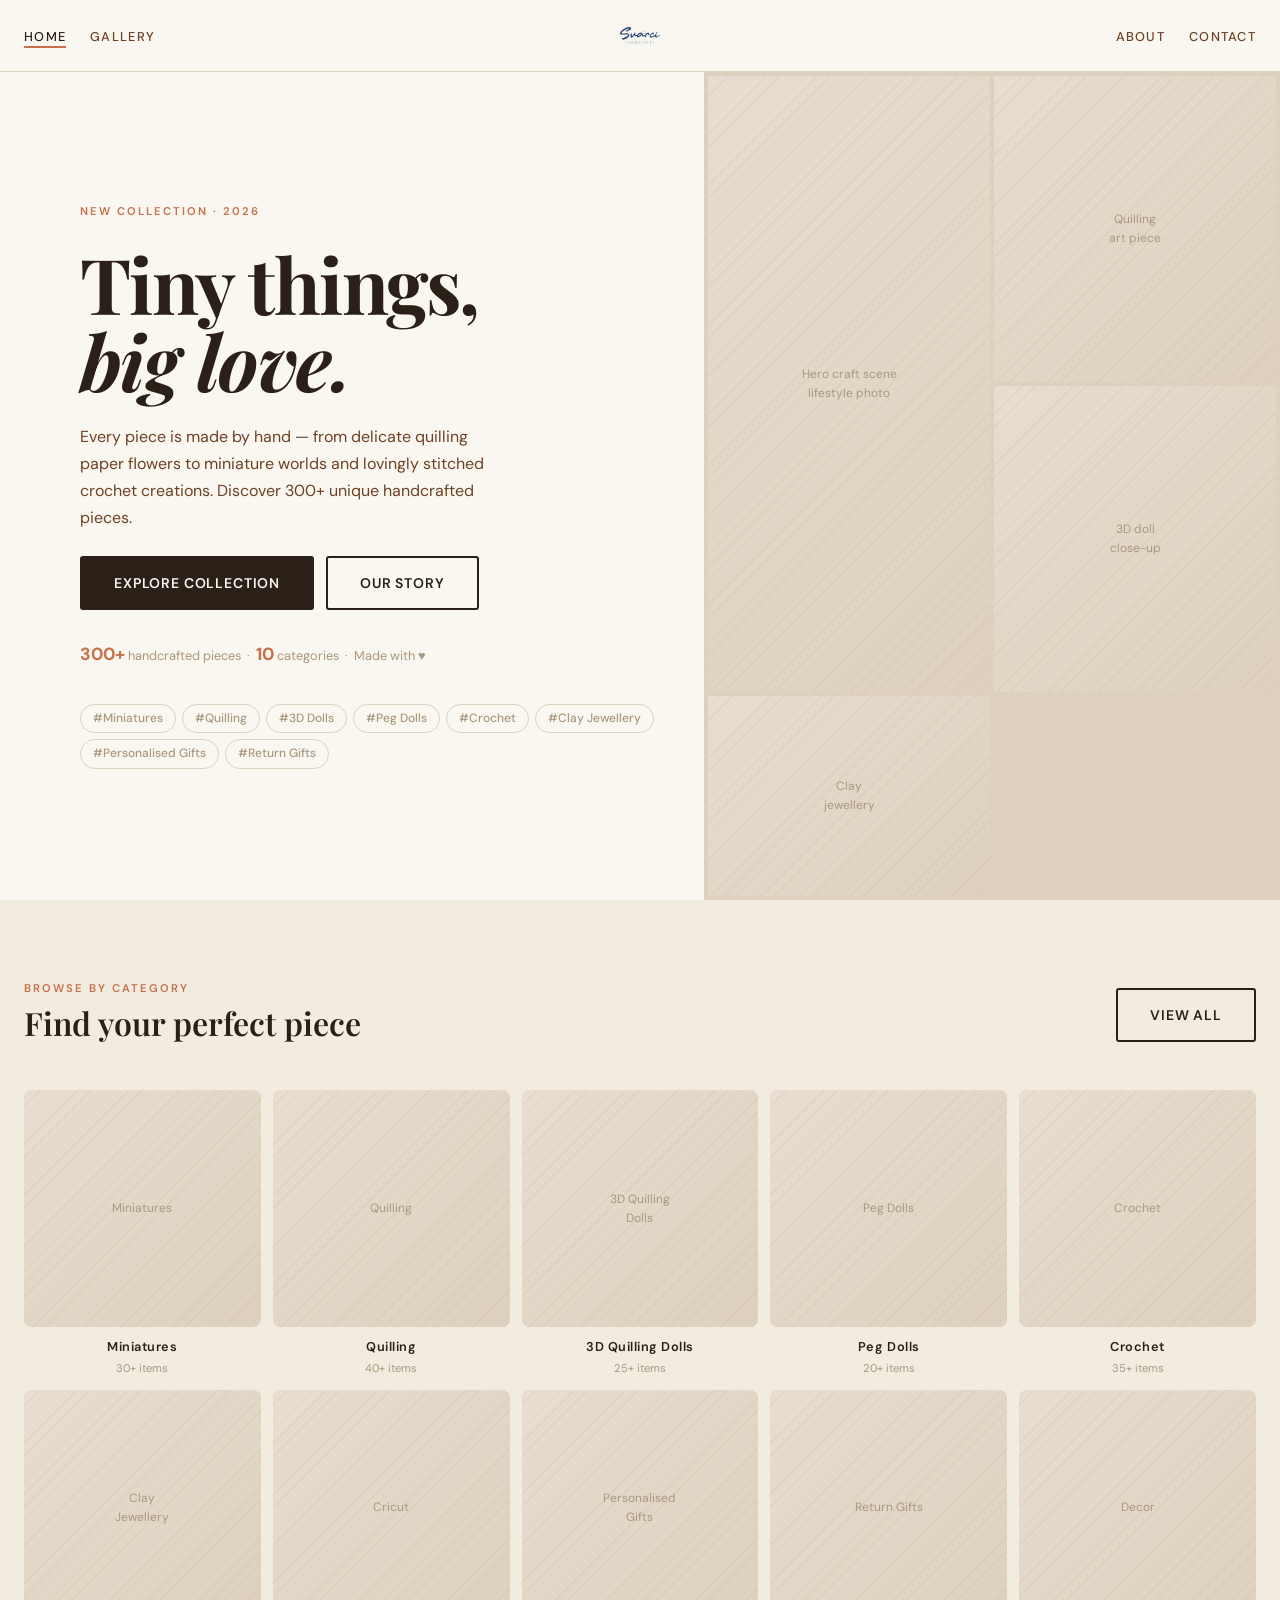
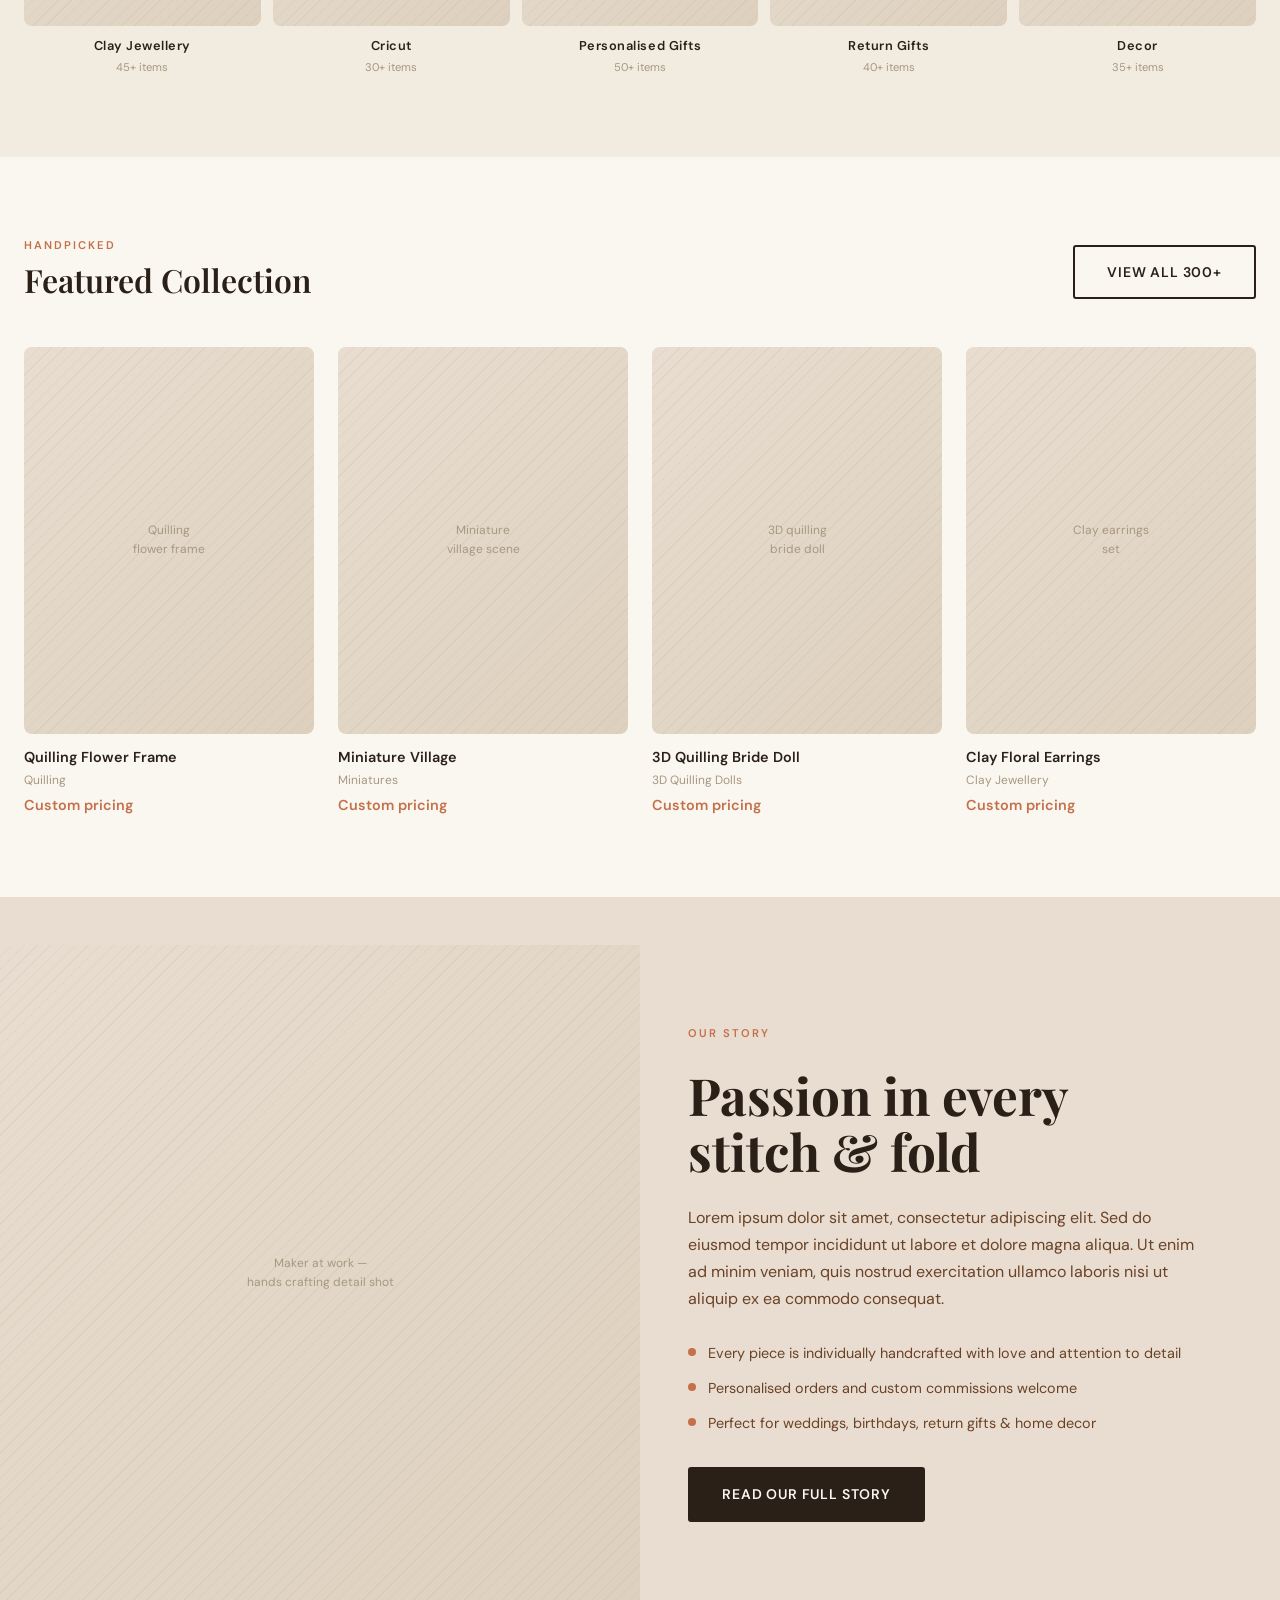
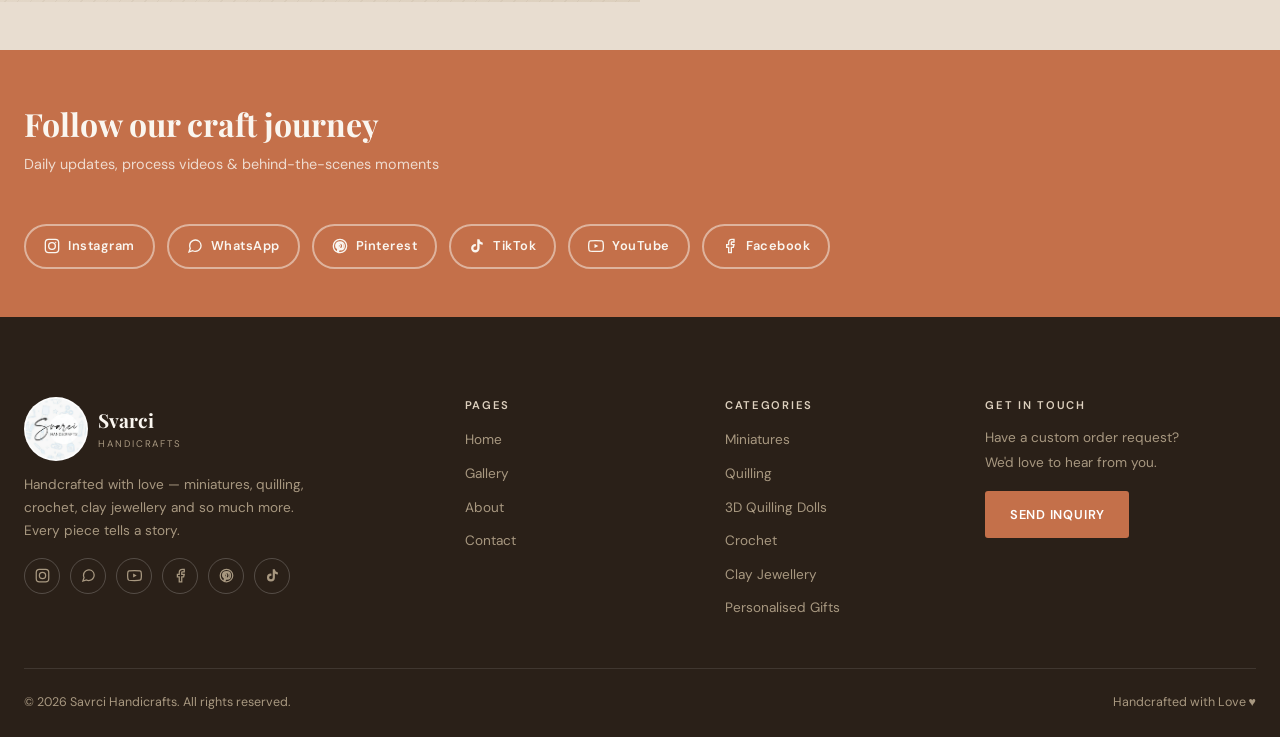
==== index.html @ df6777ce "Add files via upload" ====
<!DOCTYPE html>
<html lang="en">
<head>
  <meta charset="UTF-8"/>
  <meta name="viewport" content="width=device-width, initial-scale=1.0"/>
  <title>Savrci Handicrafts — Handcrafted with Love</title>
  <meta name="description" content="Savrci Handicrafts — miniatures, quilling, peg dolls, crochet, clay jewellery and 300+ unique handcrafted pieces made with love."/>
  <link rel="preconnect" href="https://fonts.googleapis.com"/>
  <link href="https://fonts.googleapis.com/css2?family=Playfair+Display:ital,wght@0,400;0,600;0,700;1,400&family=DM+Sans:wght@300;400;500;600&display=swap" rel="stylesheet"/>
  <link rel="stylesheet" href="css/styles.css"/>
</head>
<body>

<!-- ══ NAV ══ -->
<nav class="site-nav">
  <div class="nav-inner">
    <ul class="nav-links desktop">
      <li><a href="index.html"   class="nav-link">Home</a></li>
      <li><a href="gallery.html" class="nav-link">Gallery</a></li>
    </ul>

    <a href="index.html" class="nav-logo">
      <img src="uploads/svarci-logo.png" alt="Savrci Handicrafts Logo" width="120" height="120"/>
    </a>

    <ul class="nav-links right desktop">
      <li><a href="about.html"   class="nav-link">About</a></li>
      <li><a href="contact.html" class="nav-link">Contact</a></li>
    </ul>

    <div class="nav-hamburger" aria-label="Menu">
      <span></span><span></span><span></span>
    </div>
  </div>
</nav>

<!-- Mobile menu -->
<div class="mobile-menu">
  <a href="index.html"   class="nav-link">Home</a>
  <a href="gallery.html" class="nav-link">Gallery</a>
  <a href="about.html"   class="nav-link">About</a>
  <a href="contact.html" class="nav-link">Contact</a>
</div>

<!-- ══ HERO ══ -->
<section class="hero">
  <div class="hero-left">
    <p class="text-overline">New Collection · 2026</p>
    <h1 class="display-xl">Tiny things,<br/><em>big love.</em></h1>
    <p class="text-body" style="max-width:420px">Every piece is made by hand — from delicate quilling paper flowers to miniature worlds and lovingly stitched crochet creations. Discover 300+ unique handcrafted pieces.</p>
    <div class="hero-ctas">
      <a href="gallery.html" class="btn btn-primary">Explore Collection</a>
      <a href="about.html"   class="btn btn-outline">Our Story</a>
    </div>
    <p class="hero-stat"><strong>300+</strong> handcrafted pieces &nbsp;·&nbsp; <strong>10</strong> categories &nbsp;·&nbsp; Made with ♥</p>
    <div class="hero-tags">
      <a href="gallery.html?cat=miniatures"        class="hero-tag">#Miniatures</a>
      <a href="gallery.html?cat=quilling"          class="hero-tag">#Quilling</a>
      <a href="gallery.html?cat=3d-dolls"          class="hero-tag">#3D Dolls</a>
      <a href="gallery.html?cat=peg-dolls"         class="hero-tag">#Peg Dolls</a>
      <a href="gallery.html?cat=crochet"           class="hero-tag">#Crochet</a>
      <a href="gallery.html?cat=clay-jewellery"    class="hero-tag">#Clay Jewellery</a>
      <a href="gallery.html?cat=personalised"      class="hero-tag">#Personalised Gifts</a>
      <a href="gallery.html?cat=return-gifts"      class="hero-tag">#Return Gifts</a>
    </div>
  </div>
  <div class="hero-right">
    <div class="img-placeholder"><span>Hero craft scene<br/>lifestyle photo</span></div>
    <div class="img-placeholder"><span>Quilling<br/>art piece</span></div>
    <div class="img-placeholder"><span>3D doll<br/>close-up</span></div>
    <div class="img-placeholder"><span>Clay<br/>jewellery</span></div>
  </div>
</section>

<!-- ══ CATEGORIES ══ -->
<section class="section categories">
  <div class="container">
    <div class="section-header fade-up">
      <div class="section-header-left">
        <p class="text-overline">Browse by Category</p>
        <h2 class="display-md">Find your perfect piece</h2>
      </div>
      <a href="gallery.html" class="btn btn-outline">View All</a>
    </div>

    <div class="categories-grid stagger">
      <!-- Row 1 -->
      <a href="gallery.html?cat=miniatures" class="category-card fade-up">
        <div class="category-img-wrap">
          <div class="img-placeholder"><span>Miniatures</span></div>
        </div>
        <div class="category-label">Miniatures</div>
        <div class="category-count">30+ items</div>
      </a>
      <a href="gallery.html?cat=quilling" class="category-card fade-up">
        <div class="category-img-wrap">
          <div class="img-placeholder"><span>Quilling</span></div>
        </div>
        <div class="category-label">Quilling</div>
        <div class="category-count">40+ items</div>
      </a>
      <a href="gallery.html?cat=3d-dolls" class="category-card fade-up">
        <div class="category-img-wrap">
          <div class="img-placeholder"><span>3D Quilling<br/>Dolls</span></div>
        </div>
        <div class="category-label">3D Quilling Dolls</div>
        <div class="category-count">25+ items</div>
      </a>
      <a href="gallery.html?cat=peg-dolls" class="category-card fade-up">
        <div class="category-img-wrap">
          <div class="img-placeholder"><span>Peg Dolls</span></div>
        </div>
        <div class="category-label">Peg Dolls</div>
        <div class="category-count">20+ items</div>
      </a>
      <a href="gallery.html?cat=crochet" class="category-card fade-up">
        <div class="category-img-wrap">
          <div class="img-placeholder"><span>Crochet</span></div>
        </div>
        <div class="category-label">Crochet</div>
        <div class="category-count">35+ items</div>
      </a>
      <!-- Row 2 -->
      <a href="gallery.html?cat=clay-jewellery" class="category-card fade-up">
        <div class="category-img-wrap">
          <div class="img-placeholder"><span>Clay<br/>Jewellery</span></div>
        </div>
        <div class="category-label">Clay Jewellery</div>
        <div class="category-count">45+ items</div>
      </a>
      <a href="gallery.html?cat=cricut" class="category-card fade-up">
        <div class="category-img-wrap">
          <div class="img-placeholder"><span>Cricut</span></div>
        </div>
        <div class="category-label">Cricut</div>
        <div class="category-count">30+ items</div>
      </a>
      <a href="gallery.html?cat=personalised" class="category-card fade-up">
        <div class="category-img-wrap">
          <div class="img-placeholder"><span>Personalised<br/>Gifts</span></div>
        </div>
        <div class="category-label">Personalised Gifts</div>
        <div class="category-count">50+ items</div>
      </a>
      <a href="gallery.html?cat=return-gifts" class="category-card fade-up">
        <div class="category-img-wrap">
          <div class="img-placeholder"><span>Return Gifts</span></div>
        </div>
        <div class="category-label">Return Gifts</div>
        <div class="category-count">40+ items</div>
      </a>
      <a href="gallery.html?cat=decor" class="category-card fade-up">
        <div class="category-img-wrap">
          <div class="img-placeholder"><span>Decor</span></div>
        </div>
        <div class="category-label">Decor</div>
        <div class="category-count">35+ items</div>
      </a>
    </div>
  </div>
</section>

<!-- ══ FEATURED PRODUCTS ══ -->
<section class="section">
  <div class="container">
    <div class="section-header fade-up">
      <div class="section-header-left">
        <p class="text-overline">Handpicked</p>
        <h2 class="display-md">Featured Collection</h2>
      </div>
      <a href="gallery.html" class="btn btn-outline">View All 300+</a>
    </div>
    <div class="products-grid stagger">
      <div class="product-card fade-up">
        <div class="product-img-wrap">
          <div class="img-placeholder"><span>Quilling<br/>flower frame</span></div>
          <div class="product-overlay"><a href="gallery.html" class="btn btn-ghost-light">View Details</a></div>
        </div>
        <div class="product-info">
          <div class="product-name">Quilling Flower Frame</div>
          <div class="product-cat">Quilling</div>
          <div class="product-price">Custom pricing</div>
        </div>
      </div>
      <div class="product-card fade-up">
        <div class="product-img-wrap">
          <div class="img-placeholder"><span>Miniature<br/>village scene</span></div>
          <div class="product-overlay"><a href="gallery.html" class="btn btn-ghost-light">View Details</a></div>
        </div>
        <div class="product-info">
          <div class="product-name">Miniature Village</div>
          <div class="product-cat">Miniatures</div>
          <div class="product-price">Custom pricing</div>
        </div>
      </div>
      <div class="product-card fade-up">
        <div class="product-img-wrap">
          <div class="img-placeholder"><span>3D quilling<br/>bride doll</span></div>
          <div class="product-overlay"><a href="gallery.html" class="btn btn-ghost-light">View Details</a></div>
        </div>
        <div class="product-info">
          <div class="product-name">3D Quilling Bride Doll</div>
          <div class="product-cat">3D Quilling Dolls</div>
          <div class="product-price">Custom pricing</div>
        </div>
      </div>
      <div class="product-card fade-up">
        <div class="product-img-wrap">
          <div class="img-placeholder"><span>Clay earrings<br/>set</span></div>
          <div class="product-overlay"><a href="gallery.html" class="btn btn-ghost-light">View Details</a></div>
        </div>
        <div class="product-info">
          <div class="product-name">Clay Floral Earrings</div>
          <div class="product-cat">Clay Jewellery</div>
          <div class="product-price">Custom pricing</div>
        </div>
      </div>
    </div>
  </div>
</section>

<!-- ══ OUR STORY ══ -->
<section class="our-story section-sm">
  <div class="story-grid">
    <div class="story-img fade-up">
      <div class="img-placeholder"><span>Maker at work —<br/>hands crafting detail shot</span></div>
    </div>
    <div class="story-content fade-up">
      <p class="text-overline">Our Story</p>
      <h2 class="display-lg">Passion in every<br/>stitch &amp; fold</h2>
      <p class="text-body">Lorem ipsum dolor sit amet, consectetur adipiscing elit. Sed do eiusmod tempor incididunt ut labore et dolore magna aliqua. Ut enim ad minim veniam, quis nostrud exercitation ullamco laboris nisi ut aliquip ex ea commodo consequat.</p>
      <div class="story-list">
        <div class="story-list-item"><div class="story-dot"></div><span>Every piece is individually handcrafted with love and attention to detail</span></div>
        <div class="story-list-item"><div class="story-dot"></div><span>Personalised orders and custom commissions welcome</span></div>
        <div class="story-list-item"><div class="story-dot"></div><span>Perfect for weddings, birthdays, return gifts &amp; home decor</span></div>
      </div>
      <a href="about.html" class="btn btn-primary" style="align-self:flex-start; margin-top:0.5rem">Read Our Full Story</a>
    </div>
  </div>
</section>

<!-- ══ SOCIAL ══ -->
<section class="social-section">
  <div class="container">
    <div class="social-inner">
      <div class="social-text">
        <h2>Follow our craft journey</h2>
        <p>Daily updates, process videos &amp; behind-the-scenes moments</p>
      </div>
      <div class="social-icons">
        <a href="#" class="social-icon-btn" aria-label="Instagram">
          <svg viewBox="0 0 24 24" fill="none" stroke="currentColor" stroke-width="2"><rect x="2" y="2" width="20" height="20" rx="5"/><circle cx="12" cy="12" r="5"/><circle cx="17.5" cy="6.5" r="1" fill="currentColor" stroke="none"/></svg>
          Instagram
        </a>
        <a href="#" class="social-icon-btn" aria-label="WhatsApp">
          <svg viewBox="0 0 24 24" fill="none" stroke="currentColor" stroke-width="2"><path d="M21 11.5a8.38 8.38 0 0 1-.9 3.8 8.5 8.5 0 0 1-7.6 4.7 8.38 8.38 0 0 1-3.8-.9L3 21l1.9-5.7a8.38 8.38 0 0 1-.9-3.8 8.5 8.5 0 0 1 4.7-7.6 8.38 8.38 0 0 1 3.8-.9h.5a8.48 8.48 0 0 1 8 8v.5z"/></svg>
          WhatsApp
        </a>
        <a href="#" class="social-icon-btn" aria-label="Pinterest">
          <svg viewBox="0 0 24 24" fill="none" stroke="currentColor" stroke-width="2"><path d="M12 2C6.477 2 2 6.477 2 12c0 4.236 2.636 7.855 6.356 9.312-.088-.791-.167-2.005.035-2.868.181-.78 1.172-4.97 1.172-4.97s-.299-.598-.299-1.482c0-1.388.806-2.428 1.808-2.428.852 0 1.265.64 1.265 1.408 0 .858-.546 2.14-.828 3.33-.236.995.499 1.806 1.476 1.806 1.772 0 3.136-1.867 3.136-4.563 0-2.385-1.715-4.052-4.163-4.052-2.834 0-4.498 2.126-4.498 4.322 0 .856.33 1.772.741 2.273a.3.3 0 0 1 .069.286c-.075.314-.243.995-.276 1.134-.044.183-.146.222-.337.134-1.249-.581-2.03-2.407-2.03-3.874 0-3.154 2.292-6.052 6.608-6.052 3.469 0 6.165 2.473 6.165 5.776 0 3.447-2.173 6.22-5.19 6.22-1.013 0-1.966-.527-2.292-1.148l-.623 2.378c-.226.869-.835 1.958-1.244 2.621.937.29 1.931.446 2.962.446 5.523 0 10-4.477 10-10S17.523 2 12 2z"/></svg>
          Pinterest
        </a>
        <a href="#" class="social-icon-btn" aria-label="TikTok">
          <svg viewBox="0 0 24 24" fill="currentColor"><path d="M19.59 6.69a4.83 4.83 0 0 1-3.77-4.25V2h-3.45v13.67a2.89 2.89 0 0 1-2.88 2.5 2.89 2.89 0 0 1-2.89-2.89 2.89 2.89 0 0 1 2.89-2.89c.28 0 .54.04.79.1V9.01a6.28 6.28 0 0 0-.79-.05 6.34 6.34 0 0 0-6.34 6.34 6.34 6.34 0 0 0 6.34 6.34 6.34 6.34 0 0 0 6.33-6.34V8.73a8.18 8.18 0 0 0 4.78 1.52V6.79a4.85 4.85 0 0 1-1.01-.1z"/></svg>
          TikTok
        </a>
        <a href="#" class="social-icon-btn" aria-label="YouTube">
          <svg viewBox="0 0 24 24" fill="none" stroke="currentColor" stroke-width="2"><path d="M22.54 6.42a2.78 2.78 0 0 0-1.95-1.96C18.88 4 12 4 12 4s-6.88 0-8.59.46a2.78 2.78 0 0 0-1.95 1.96A29 29 0 0 0 1 12a29 29 0 0 0 .46 5.58A2.78 2.78 0 0 0 3.41 19.6C5.12 20 12 20 12 20s6.88 0 8.59-.46a2.78 2.78 0 0 0 1.95-1.95A29 29 0 0 0 23 12a29 29 0 0 0-.46-5.58z"/><polygon points="9.75 15.02 15.5 12 9.75 8.98 9.75 15.02" fill="currentColor" stroke="none"/></svg>
          YouTube
        </a>
        <a href="#" class="social-icon-btn" aria-label="Facebook">
          <svg viewBox="0 0 24 24" fill="none" stroke="currentColor" stroke-width="2"><path d="M18 2h-3a5 5 0 0 0-5 5v3H7v4h3v8h4v-8h3l1-4h-4V7a1 1 0 0 1 1-1h3z"/></svg>
          Facebook
        </a>
      </div>
    </div>
  </div>
</section>

<!-- ══ FOOTER ══ -->
<footer class="site-footer">
  <div class="container">
    <div class="footer-grid">
      <div>
        <div class="footer-brand-logo">
          <img src="uploads/Svarci_logo.jpg" alt="Savrci Handicrafts" style="width:64px;height:64px"/>
          <div>
            <div class="footer-brand-name">Svarci</div>
            <div class="footer-brand-sub">Handicrafts</div>
          </div>
        </div>
        <p class="footer-brand-desc">Handcrafted with love — miniatures, quilling, crochet, clay jewellery and so much more. Every piece tells a story.</p>
        <div class="footer-social-row" style="margin-top:1rem">
          <a href="#" class="footer-social-btn" aria-label="Instagram"><svg viewBox="0 0 24 24" fill="none" stroke="currentColor" stroke-width="2"><rect x="2" y="2" width="20" height="20" rx="5"/><circle cx="12" cy="12" r="5"/></svg></a>
          <a href="#" class="footer-social-btn" aria-label="WhatsApp"><svg viewBox="0 0 24 24" fill="none" stroke="currentColor" stroke-width="2"><path d="M21 11.5a8.38 8.38 0 0 1-.9 3.8 8.5 8.5 0 0 1-7.6 4.7 8.38 8.38 0 0 1-3.8-.9L3 21l1.9-5.7a8.38 8.38 0 0 1-.9-3.8 8.5 8.5 0 0 1 4.7-7.6 8.38 8.38 0 0 1 3.8-.9h.5a8.48 8.48 0 0 1 8 8v.5z"/></svg></a>
          <a href="#" class="footer-social-btn" aria-label="YouTube"><svg viewBox="0 0 24 24" fill="none" stroke="currentColor" stroke-width="2"><path d="M22.54 6.42a2.78 2.78 0 0 0-1.95-1.96C18.88 4 12 4 12 4s-6.88 0-8.59.46a2.78 2.78 0 0 0-1.95 1.96A29 29 0 0 0 1 12a29 29 0 0 0 .46 5.58A2.78 2.78 0 0 0 3.41 19.6C5.12 20 12 20 12 20s6.88 0 8.59-.46a2.78 2.78 0 0 0 1.95-1.95A29 29 0 0 0 23 12a29 29 0 0 0-.46-5.58z"/><polygon points="9.75 15.02 15.5 12 9.75 8.98 9.75 15.02" fill="currentColor" stroke="none"/></svg></a>
          <a href="#" class="footer-social-btn" aria-label="Facebook"><svg viewBox="0 0 24 24" fill="none" stroke="currentColor" stroke-width="2"><path d="M18 2h-3a5 5 0 0 0-5 5v3H7v4h3v8h4v-8h3l1-4h-4V7a1 1 0 0 1 1-1h3z"/></svg></a>
          <a href="#" class="footer-social-btn" aria-label="Pinterest"><svg viewBox="0 0 24 24" fill="none" stroke="currentColor" stroke-width="2"><path d="M12 2C6.477 2 2 6.477 2 12c0 4.236 2.636 7.855 6.356 9.312-.088-.791-.167-2.005.035-2.868.181-.78 1.172-4.97 1.172-4.97s-.299-.598-.299-1.482c0-1.388.806-2.428 1.808-2.428.852 0 1.265.64 1.265 1.408 0 .858-.546 2.14-.828 3.33-.236.995.499 1.806 1.476 1.806 1.772 0 3.136-1.867 3.136-4.563 0-2.385-1.715-4.052-4.163-4.052-2.834 0-4.498 2.126-4.498 4.322 0 .856.33 1.772.741 2.273a.3.3 0 0 1 .069.286c-.075.314-.243.995-.276 1.134-.044.183-.146.222-.337.134-1.249-.581-2.03-2.407-2.03-3.874 0-3.154 2.292-6.052 6.608-6.052 3.469 0 6.165 2.473 6.165 5.776 0 3.447-2.173 6.22-5.19 6.22-1.013 0-1.966-.527-2.292-1.148l-.623 2.378c-.226.869-.835 1.958-1.244 2.621.937.29 1.931.446 2.962.446 5.523 0 10-4.477 10-10S17.523 2 12 2z"/></svg></a>
          <a href="#" class="footer-social-btn" aria-label="TikTok"><svg viewBox="0 0 24 24" fill="currentColor"><path d="M19.59 6.69a4.83 4.83 0 0 1-3.77-4.25V2h-3.45v13.67a2.89 2.89 0 0 1-2.88 2.5 2.89 2.89 0 0 1-2.89-2.89 2.89 2.89 0 0 1 2.89-2.89c.28 0 .54.04.79.1V9.01a6.28 6.28 0 0 0-.79-.05 6.34 6.34 0 0 0-6.34 6.34 6.34 6.34 0 0 0 6.34 6.34 6.34 6.34 0 0 0 6.33-6.34V8.73a8.18 8.18 0 0 0 4.78 1.52V6.79a4.85 4.85 0 0 1-1.01-.1z"/></svg></a>
        </div>
      </div>
      <div>
        <p class="footer-heading">Pages</p>
        <ul class="footer-links">
          <li><a href="index.html">Home</a></li>
          <li><a href="gallery.html">Gallery</a></li>
          <li><a href="about.html">About</a></li>
          <li><a href="contact.html">Contact</a></li>
        </ul>
      </div>
      <div>
        <p class="footer-heading">Categories</p>
        <ul class="footer-links">
          <li><a href="gallery.html?cat=miniatures">Miniatures</a></li>
          <li><a href="gallery.html?cat=quilling">Quilling</a></li>
          <li><a href="gallery.html?cat=3d-dolls">3D Quilling Dolls</a></li>
          <li><a href="gallery.html?cat=crochet">Crochet</a></li>
          <li><a href="gallery.html?cat=clay-jewellery">Clay Jewellery</a></li>
          <li><a href="gallery.html?cat=personalised">Personalised Gifts</a></li>
        </ul>
      </div>
      <div>
        <p class="footer-heading">Get in Touch</p>
        <p style="font-size:0.85rem; color:var(--brown-light); line-height:1.8">
          Have a custom order request?<br/>We'd love to hear from you.
        </p>
        <a href="contact.html" class="btn btn-terracotta" style="margin-top:1rem; font-size:0.8rem; padding:0.7rem 1.4rem">Send Inquiry</a>
      </div>
    </div>
    <div class="footer-bottom">
      <span>© 2026 Savrci Handicrafts. All rights reserved.</span>
      <span>Handcrafted with Love ♥</span>
    </div>
  </div>
</footer>

<script src="js/main.js"></script>
</body>
</html>
---- css/styles.css ----
/* ══════════════════════════════════════════════
   SAVRCI HANDICRAFTS — Design System & Styles
   ══════════════════════════════════════════════ */

/* ── Design Tokens ── */
:root {
  /* Colors */
  --cream:          #FAF6F0;
  --cream-mid:      #F2EBE0;
  --cream-dark:     #E8DDD0;
  --terracotta:     #C4704A;
  --terracotta-lt:  #D98B63;
  --terracotta-dk:  #A85A38;
  --brown-dark:     #2A2018;
  --brown-mid:      #6B4226;
  --brown-light:    #A89880;
  --sand:           #DDD0BE;
  --white:          #FFFFFF;

  /* Typography */
  --font-display: 'Playfair Display', Georgia, serif;
  --font-body:    'DM Sans', Helvetica, Arial, sans-serif;

  /* Spacing */
  --sp-xs:  0.375rem;
  --sp-sm:  0.75rem;
  --sp-md:  1.5rem;
  --sp-lg:  3rem;
  --sp-xl:  5rem;
  --sp-2xl: 8rem;

  /* Layout */
  --max-w: 1320px;
  --nav-h: 72px;

  /* Motion */
  --ease: cubic-bezier(0.22, 1, 0.36, 1);
  --t-fast: 0.2s;
  --t-med:  0.4s;
  --t-slow: 0.7s;

  /* Radius */
  --r-sm: 3px;
  --r-md: 8px;
}

/* ── Reset & Base ── */
*, *::before, *::after { box-sizing: border-box; margin: 0; padding: 0; }
html { scroll-behavior: smooth; -webkit-text-size-adjust: 100%; }

body {
  background: var(--cream);
  color: var(--brown-dark);
  font-family: var(--font-body);
  font-size: 16px;
  line-height: 1.6;
  overflow-x: hidden;
}

img { display: block; max-width: 100%; }
a { color: inherit; text-decoration: none; }
button { cursor: pointer; border: none; background: none; font-family: inherit; }
ul, ol { list-style: none; }
input, textarea, select { font-family: inherit; }

/* ── Typography Scale ── */
.display-xl {
  font-family: var(--font-display);
  font-size: clamp(2.8rem, 6vw, 5.5rem);
  font-weight: 700;
  line-height: 1.0;
  letter-spacing: -0.02em;
}
.display-lg {
  font-family: var(--font-display);
  font-size: clamp(2rem, 4vw, 3.5rem);
  font-weight: 700;
  line-height: 1.1;
}
.display-md {
  font-family: var(--font-display);
  font-size: clamp(1.5rem, 2.5vw, 2.2rem);
  font-weight: 600;
  line-height: 1.2;
}
.text-overline {
  font-family: var(--font-body);
  font-size: 0.7rem;
  font-weight: 600;
  letter-spacing: 0.18em;
  text-transform: uppercase;
  color: var(--terracotta);
}
.text-body { font-size: 1rem; line-height: 1.7; color: var(--brown-mid); }
.text-sm   { font-size: 0.875rem; line-height: 1.6; }
.text-muted { color: var(--brown-light); }

/* ── Layout Helpers ── */
.container {
  width: 100%;
  max-width: var(--max-w);
  margin: 0 auto;
  padding: 0 var(--sp-md);
}
.section { padding: var(--sp-xl) 0; }
.section-sm { padding: var(--sp-lg) 0; }

/* ── Buttons ── */
.btn {
  display: inline-flex;
  align-items: center;
  gap: var(--sp-xs);
  padding: 0.875rem 2rem;
  font-family: var(--font-body);
  font-size: 0.875rem;
  font-weight: 600;
  letter-spacing: 0.06em;
  text-transform: uppercase;
  border-radius: var(--r-sm);
  transition: all var(--t-fast) var(--ease);
  white-space: nowrap;
}
.btn-primary {
  background: var(--brown-dark);
  color: var(--cream);
  border: 2px solid var(--brown-dark);
}
.btn-primary:hover {
  background: var(--terracotta);
  border-color: var(--terracotta);
  transform: translateY(-2px);
}
.btn-outline {
  background: transparent;
  color: var(--brown-dark);
  border: 2px solid var(--brown-dark);
}
.btn-outline:hover {
  background: var(--brown-dark);
  color: var(--cream);
  transform: translateY(-2px);
}
.btn-terracotta {
  background: var(--terracotta);
  color: var(--white);
  border: 2px solid var(--terracotta);
}
.btn-terracotta:hover {
  background: var(--terracotta-dk);
  border-color: var(--terracotta-dk);
  transform: translateY(-2px);
}
.btn-ghost-light {
  background: transparent;
  color: var(--cream);
  border: 2px solid rgba(250,246,240,0.6);
}
.btn-ghost-light:hover {
  background: rgba(250,246,240,0.15);
  border-color: var(--cream);
}

/* ── Image Placeholder ── */
.img-placeholder {
  background: linear-gradient(135deg, var(--cream-dark) 0%, var(--sand) 100%);
  display: flex;
  align-items: center;
  justify-content: center;
  flex-direction: column;
  gap: 6px;
  color: var(--brown-light);
  font-size: 0.75rem;
  font-family: var(--font-body);
  text-align: center;
  padding: 12px;
  position: relative;
  overflow: hidden;
}
.img-placeholder::before {
  content: '';
  position: absolute;
  inset: 0;
  background: repeating-linear-gradient(
    -45deg,
    transparent, transparent 8px,
    rgba(168,152,128,0.12) 8px, rgba(168,152,128,0.12) 9px
  );
}
.img-placeholder span { position: relative; z-index: 1; }

/* ── ═══════════════════════════════
   NAVIGATION
   ═══════════════════════════════ ── */
.site-nav {
  position: sticky;
  top: 0;
  z-index: 100;
  height: var(--nav-h);
  background: var(--cream);
  border-bottom: 1px solid var(--sand);
  transition: box-shadow var(--t-med) var(--ease);
}
.site-nav.scrolled { box-shadow: 0 2px 20px rgba(42,32,24,0.08); }

.nav-inner {
  height: 100%;
  display: grid;
  grid-template-columns: 1fr auto 1fr;
  align-items: center;
  max-width: var(--max-w);
  margin: 0 auto;
  padding: 0 var(--sp-md);
  gap: var(--sp-md);
}
.nav-links {
  display: flex;
  gap: var(--sp-md);
  align-items: center;
}
.nav-links.right { justify-content: flex-end; }
.nav-link {
  font-size: 0.8rem;
  font-weight: 500;
  letter-spacing: 0.1em;
  text-transform: uppercase;
  color: var(--brown-mid);
  position: relative;
  transition: color var(--t-fast);
}
.nav-link::after {
  content: '';
  position: absolute;
  bottom: -3px; left: 0;
  width: 0; height: 1.5px;
  background: var(--terracotta);
  transition: width var(--t-med) var(--ease);
}
.nav-link:hover, .nav-link.active { color: var(--brown-dark); }
.nav-link:hover::after, .nav-link.active::after { width: 100%; }

.nav-logo {
  display: flex;
  align-items: center;
  justify-content: center;
  flex-direction: column;
}
.nav-logo img { height: 46px; width: 46px; object-fit: contain; border-radius: 50%; }
.nav-logo-text { font-family: var(--font-display); font-size: 1.3rem; font-weight: 700; line-height: 1; }
.nav-logo-sub  { font-size: 0.55rem; letter-spacing: 0.25em; text-transform: uppercase; color: var(--brown-light); }

/* Mobile nav */
.nav-hamburger {
  display: none;
  flex-direction: column;
  gap: 5px;
  padding: 4px;
  cursor: pointer;
}
.nav-hamburger span {
  display: block;
  width: 22px; height: 2px;
  background: var(--brown-dark);
  transition: all var(--t-fast) var(--ease);
  border-radius: 2px;
}
.nav-hamburger.open span:nth-child(1) { transform: translateY(7px) rotate(45deg); }
.nav-hamburger.open span:nth-child(2) { opacity: 0; }
.nav-hamburger.open span:nth-child(3) { transform: translateY(-7px) rotate(-45deg); }

.mobile-menu {
  display: none;
  position: fixed;
  inset: 0;
  top: var(--nav-h);
  background: var(--cream);
  z-index: 99;
  flex-direction: column;
  align-items: center;
  justify-content: center;
  gap: var(--sp-lg);
  padding: var(--sp-xl);
}
.mobile-menu.open { display: flex; }
.mobile-menu .nav-link { font-size: 1.5rem; letter-spacing: 0.05em; }

/* ── ═══════════════════════════════
   HERO SECTION
   ═══════════════════════════════ ── */
.hero {
  min-height: calc(100vh - var(--nav-h));
  display: grid;
  grid-template-columns: 55% 45%;
  overflow: hidden;
}
.hero-left {
  padding: var(--sp-xl) var(--sp-lg) var(--sp-xl) var(--sp-xl);
  display: flex;
  flex-direction: column;
  justify-content: center;
  gap: var(--sp-md);
}
.hero-tags {
  display: flex;
  flex-wrap: wrap;
  gap: var(--sp-xs);
  margin-top: var(--sp-sm);
}
.hero-tag {
  font-size: 0.75rem;
  font-weight: 500;
  color: var(--brown-light);
  border: 1px solid var(--sand);
  border-radius: 20px;
  padding: 4px 12px;
  transition: all var(--t-fast);
}
.hero-tag:hover { border-color: var(--terracotta); color: var(--terracotta); cursor: pointer; }
.hero-ctas { display: flex; gap: var(--sp-sm); flex-wrap: wrap; }
.hero-stat { font-size: 0.8rem; color: var(--brown-light); margin-top: var(--sp-xs); }
.hero-stat strong { color: var(--terracotta); font-size: 1.1rem; }

.hero-right {
  display: grid;
  grid-template-columns: 1fr 1fr;
  grid-template-rows: 1fr 1fr;
  gap: 4px;
  padding: 4px;
  background: var(--sand);
}
.hero-right .img-placeholder { height: 100%; min-height: 200px; }
.hero-right .img-placeholder:first-child { grid-row: span 2; }

/* ── ═══════════════════════════════
   CATEGORIES SECTION
   ═══════════════════════════════ ── */
.categories { background: var(--cream-mid); }

.categories-grid {
  display: grid;
  grid-template-columns: repeat(5, 1fr);
  gap: var(--sp-sm);
  margin-top: var(--sp-lg);
}
.category-card {
  cursor: pointer;
  text-align: center;
  transition: transform var(--t-med) var(--ease);
}
.category-card:hover { transform: translateY(-6px); }
.category-card:hover .category-img-wrap::after {
  opacity: 1;
}
.category-img-wrap {
  position: relative;
  overflow: hidden;
  border-radius: var(--r-md);
  aspect-ratio: 1;
  background: var(--sand);
}
.category-img-wrap .img-placeholder { height: 100%; border-radius: var(--r-md); aspect-ratio: 1; }
.category-img-wrap::after {
  content: '';
  position: absolute;
  inset: 0;
  border-radius: var(--r-md);
  border: 2px solid var(--terracotta);
  opacity: 0;
  transition: opacity var(--t-fast);
}
.category-label {
  margin-top: 10px;
  font-size: 0.8rem;
  font-weight: 600;
  letter-spacing: 0.04em;
  color: var(--brown-dark);
}
.category-count {
  font-size: 0.7rem;
  color: var(--brown-light);
  margin-top: 2px;
}

/* ── ═══════════════════════════════
   FEATURED PRODUCTS
   ═══════════════════════════════ ── */
.products-grid {
  display: grid;
  grid-template-columns: repeat(4, 1fr);
  gap: var(--sp-md);
  margin-top: var(--sp-lg);
}
.product-card {
  cursor: pointer;
}
.product-img-wrap {
  position: relative;
  overflow: hidden;
  border-radius: var(--r-md);
  aspect-ratio: 3/4;
  background: var(--cream-dark);
}
.product-img-wrap .img-placeholder { height: 100%; border-radius: var(--r-md); }
.product-overlay {
  position: absolute;
  inset: 0;
  background: rgba(42,32,24,0.45);
  display: flex;
  align-items: center;
  justify-content: center;
  opacity: 0;
  transition: opacity var(--t-med) var(--ease);
  border-radius: var(--r-md);
}
.product-card:hover .product-overlay { opacity: 1; }
.product-info { margin-top: var(--sp-sm); }
.product-name { font-size: 0.9rem; font-weight: 600; color: var(--brown-dark); }
.product-cat  { font-size: 0.75rem; color: var(--brown-light); margin-top: 2px; }
.product-price {
  font-size: 0.9rem;
  font-weight: 600;
  color: var(--terracotta);
  margin-top: 4px;
}

/* Section header */
.section-header {
  display: flex;
  align-items: flex-end;
  justify-content: space-between;
  flex-wrap: wrap;
  gap: var(--sp-sm);
}
.section-header-left { display: flex; flex-direction: column; gap: 6px; }

/* ── ═══════════════════════════════
   OUR STORY SECTION
   ═══════════════════════════════ ── */
.our-story { background: var(--cream-dark); overflow: hidden; }
.story-grid {
  display: grid;
  grid-template-columns: 1fr 1fr;
  min-height: 520px;
}
.story-img {
  position: relative;
  overflow: hidden;
}
.story-img .img-placeholder { height: 100%; min-height: 520px; }
.story-content {
  padding: var(--sp-xl) var(--sp-xl) var(--sp-xl) var(--sp-lg);
  display: flex;
  flex-direction: column;
  justify-content: center;
  gap: var(--sp-md);
}
.story-list { display: flex; flex-direction: column; gap: var(--sp-sm); margin-top: var(--sp-xs); }
.story-list-item {
  display: flex;
  align-items: flex-start;
  gap: var(--sp-sm);
  font-size: 0.9rem;
  color: var(--brown-mid);
}
.story-dot {
  width: 8px; height: 8px;
  border-radius: 50%;
  background: var(--terracotta);
  flex-shrink: 0;
  margin-top: 6px;
}

/* ── ═══════════════════════════════
   SOCIAL SECTION
   ═══════════════════════════════ ── */
.social-section { background: var(--terracotta); padding: var(--sp-lg) 0; }
.social-inner {
  display: flex;
  align-items: center;
  justify-content: space-between;
  flex-wrap: wrap;
  gap: var(--sp-lg);
}
.social-text h2 { color: var(--cream); font-family: var(--font-display); font-size: clamp(1.3rem, 2.5vw, 2rem); }
.social-text p  { color: rgba(250,246,240,0.8); font-size: 0.9rem; margin-top: 4px; }
.social-icons   { display: flex; gap: var(--sp-sm); flex-wrap: wrap; }

.social-icon-btn {
  display: flex;
  align-items: center;
  gap: 8px;
  padding: 10px 18px;
  border: 2px solid rgba(250,246,240,0.5);
  border-radius: 30px;
  color: var(--cream);
  font-size: 0.8rem;
  font-weight: 600;
  letter-spacing: 0.04em;
  transition: all var(--t-fast) var(--ease);
  cursor: pointer;
}
.social-icon-btn:hover {
  background: rgba(250,246,240,0.15);
  border-color: var(--cream);
  transform: translateY(-2px);
}
.social-icon-btn svg { width: 16px; height: 16px; }

/* ── ═══════════════════════════════
   GALLERY PAGE
   ═══════════════════════════════ ── */
.page-hero {
  background: var(--brown-dark);
  color: var(--cream);
  text-align: center;
  padding: var(--sp-xl) var(--sp-md);
}
.page-hero h1 { font-family: var(--font-display); color: var(--cream); }
.page-hero p { color: var(--sand); margin-top: var(--sp-sm); font-size: 1rem; }

.filter-bar {
  background: var(--cream-mid);
  border-bottom: 1px solid var(--sand);
  padding: var(--sp-sm) 0;
  position: sticky;
  top: var(--nav-h);
  z-index: 50;
}
.filter-bar-inner {
  display: flex;
  gap: var(--sp-xs);
  flex-wrap: wrap;
  align-items: center;
  max-width: var(--max-w);
  margin: 0 auto;
  padding: 0 var(--sp-md);
}
.filter-pill {
  padding: 6px 16px;
  border-radius: 20px;
  font-size: 0.78rem;
  font-weight: 500;
  cursor: pointer;
  border: 1.5px solid var(--sand);
  color: var(--brown-mid);
  background: transparent;
  transition: all var(--t-fast);
  white-space: nowrap;
}
.filter-pill:hover  { border-color: var(--terracotta); color: var(--terracotta); }
.filter-pill.active { background: var(--brown-dark); color: var(--cream); border-color: var(--brown-dark); }

.gallery-grid {
  display: grid;
  grid-template-columns: repeat(4, 1fr);
  gap: 16px;
  margin-top: var(--sp-lg);
}
.gallery-card {
  cursor: pointer;
  border-radius: var(--r-md);
  overflow: hidden;
  background: var(--cream-mid);
  transition: transform var(--t-med) var(--ease), box-shadow var(--t-med) var(--ease);
}
.gallery-card:hover { transform: translateY(-6px); box-shadow: 0 12px 32px rgba(42,32,24,0.12); }
.gallery-card .img-placeholder { aspect-ratio: 3/4; width: 100%; border-radius: 0; }
.gallery-card-info { padding: 12px 14px 14px; }
.gallery-card-name { font-size: 0.88rem; font-weight: 600; color: var(--brown-dark); }
.gallery-card-cat  { font-size: 0.75rem; color: var(--brown-light); margin-top: 2px; }
.gallery-hidden { display: none !important; }

/* ── ═══════════════════════════════
   ABOUT PAGE
   ═══════════════════════════════ ── */
.about-hero {
  display: grid;
  grid-template-columns: 1fr 1fr;
  min-height: 80vh;
}
.about-hero-left {
  padding: var(--sp-xl) var(--sp-lg) var(--sp-xl) var(--sp-xl);
  display: flex;
  flex-direction: column;
  justify-content: center;
  gap: var(--sp-md);
}
.about-hero-right .img-placeholder { height: 100%; min-height: 500px; }

.process-grid {
  display: grid;
  grid-template-columns: repeat(4, 1fr);
  gap: var(--sp-md);
  margin-top: var(--sp-lg);
}
.process-step {
  padding: var(--sp-md);
  background: var(--cream-mid);
  border-radius: var(--r-md);
  border-top: 3px solid var(--terracotta);
}
.process-num {
  font-family: var(--font-display);
  font-size: 2.5rem;
  font-weight: 700;
  color: var(--sand);
  line-height: 1;
  margin-bottom: var(--sp-sm);
}
.process-title { font-size: 1rem; font-weight: 700; color: var(--brown-dark); margin-bottom: 6px; }
.process-desc  { font-size: 0.85rem; color: var(--brown-light); line-height: 1.6; }

.values-grid {
  display: grid;
  grid-template-columns: repeat(3, 1fr);
  gap: var(--sp-md);
  margin-top: var(--sp-lg);
}
.value-card {
  text-align: center;
  padding: var(--sp-lg) var(--sp-md);
  border: 1px solid var(--sand);
  border-radius: var(--r-md);
  transition: border-color var(--t-fast), transform var(--t-med) var(--ease);
}
.value-card:hover { border-color: var(--terracotta); transform: translateY(-4px); }
.value-icon {
  width: 48px; height: 48px;
  border-radius: 50%;
  background: var(--terracotta);
  display: flex; align-items: center; justify-content: center;
  margin: 0 auto var(--sp-sm);
}
.value-icon svg { width: 22px; height: 22px; stroke: white; fill: none; stroke-width: 2; }
.value-title { font-size: 1rem; font-weight: 700; color: var(--brown-dark); margin-bottom: 6px; }
.value-desc  { font-size: 0.85rem; color: var(--brown-light); line-height: 1.6; }

/* ── ═══════════════════════════════
   CONTACT PAGE
   ═══════════════════════════════ ── */
.contact-grid {
  display: grid;
  grid-template-columns: 1fr 1.2fr;
  gap: var(--sp-xl);
  align-items: start;
  margin-top: var(--sp-xl);
}
.contact-info-item {
  display: flex;
  align-items: flex-start;
  gap: var(--sp-sm);
  margin-bottom: var(--sp-md);
}
.contact-info-icon {
  width: 40px; height: 40px; flex-shrink: 0;
  background: var(--cream-dark);
  border-radius: 50%;
  display: flex; align-items: center; justify-content: center;
}
.contact-info-icon svg { width: 18px; height: 18px; stroke: var(--terracotta); fill: none; stroke-width: 2; }
.contact-info-label { font-size: 0.7rem; font-weight: 600; letter-spacing: 0.1em; text-transform: uppercase; color: var(--brown-light); }
.contact-info-value { font-size: 0.95rem; color: var(--brown-dark); margin-top: 2px; font-weight: 500; }

/* Form */
.contact-form { display: flex; flex-direction: column; gap: var(--sp-sm); }
.form-row { display: grid; grid-template-columns: 1fr 1fr; gap: var(--sp-sm); }
.form-group { display: flex; flex-direction: column; gap: 6px; }
.form-label { font-size: 0.78rem; font-weight: 600; letter-spacing: 0.05em; text-transform: uppercase; color: var(--brown-mid); }
.form-input, .form-textarea, .form-select {
  padding: 12px 16px;
  border: 1.5px solid var(--sand);
  border-radius: var(--r-sm);
  background: var(--white);
  color: var(--brown-dark);
  font-size: 0.95rem;
  transition: border-color var(--t-fast), box-shadow var(--t-fast);
  outline: none;
  width: 100%;
}
.form-input:focus, .form-textarea:focus, .form-select:focus {
  border-color: var(--terracotta);
  box-shadow: 0 0 0 3px rgba(196,112,74,0.12);
}
.form-textarea { resize: vertical; min-height: 140px; line-height: 1.6; }
.form-input::placeholder, .form-textarea::placeholder { color: var(--brown-light); }

/* ── ═══════════════════════════════
   FOOTER
   ═══════════════════════════════ ── */
.site-footer { background: var(--brown-dark); color: var(--cream); padding: var(--sp-xl) 0 var(--sp-md); }
.footer-grid {
  display: grid;
  grid-template-columns: 2fr 1fr 1fr 1.5fr;
  gap: var(--sp-xl);
  padding-bottom: var(--sp-lg);
  border-bottom: 1px solid rgba(255,255,255,0.1);
}
.footer-brand-logo { display: flex; align-items: center; gap: 10px; margin-bottom: var(--sp-sm); }
.footer-brand-logo img { width: 44px; height: 44px; border-radius: 50%; }
.footer-brand-name { font-family: var(--font-display); font-size: 1.2rem; font-weight: 700; }
.footer-brand-sub  { font-size: 0.6rem; letter-spacing: 0.2em; text-transform: uppercase; color: var(--brown-light); }
.footer-brand-desc { font-size: 0.85rem; color: var(--brown-light); line-height: 1.7; max-width: 300px; }
.footer-heading { font-size: 0.7rem; font-weight: 600; letter-spacing: 0.15em; text-transform: uppercase; color: var(--sand); margin-bottom: var(--sp-sm); }
.footer-links { display: flex; flex-direction: column; gap: 8px; }
.footer-links a { font-size: 0.85rem; color: var(--brown-light); transition: color var(--t-fast); }
.footer-links a:hover { color: var(--cream); }
.footer-social-row { display: flex; gap: 10px; margin-top: var(--sp-sm); flex-wrap: wrap; }
.footer-social-btn {
  width: 36px; height: 36px;
  border: 1.5px solid rgba(255,255,255,0.2);
  border-radius: 50%;
  display: flex; align-items: center; justify-content: center;
  color: var(--brown-light);
  transition: all var(--t-fast);
}
.footer-social-btn:hover { border-color: var(--terracotta); color: var(--cream); background: var(--terracotta); }
.footer-social-btn svg { width: 15px; height: 15px; }

.footer-bottom {
  padding-top: var(--sp-md);
  display: flex;
  align-items: center;
  justify-content: space-between;
  flex-wrap: wrap;
  gap: var(--sp-sm);
  font-size: 0.78rem;
  color: var(--brown-light);
}

/* ── Scroll-in animations ── */
.fade-up {
  opacity: 0;
  transform: translateY(28px);
  transition: opacity var(--t-slow) var(--ease), transform var(--t-slow) var(--ease);
}
.fade-up.visible { opacity: 1; transform: translateY(0); }

/* Stagger children */
.stagger > * { transition-delay: calc(var(--i, 0) * 80ms); }

/* ── ═══════════════════════════════
   RESPONSIVE
   ═══════════════════════════════ ── */

/* Tablet ≤ 1024px */
@media (max-width: 1024px) {
  :root { --sp-xl: 3.5rem; }
  .hero { grid-template-columns: 1fr; min-height: auto; }
  .hero-left { padding: var(--sp-xl) var(--sp-md); }
  .hero-right { display: grid; grid-template-columns: repeat(3,1fr); grid-template-rows: auto; min-height: 280px; }
  .hero-right .img-placeholder:first-child { grid-row: span 1; }

  .categories-grid { grid-template-columns: repeat(5,1fr); gap: var(--sp-sm); }
  .products-grid   { grid-template-columns: repeat(3,1fr); }
  .gallery-grid    { grid-template-columns: repeat(3,1fr); }
  .footer-grid     { grid-template-columns: 1fr 1fr; gap: var(--sp-lg); }
  .process-grid    { grid-template-columns: repeat(2,1fr); }
  .values-grid     { grid-template-columns: repeat(3,1fr); }
  .story-grid      { grid-template-columns: 1fr; }
  .story-img .img-placeholder { min-height: 340px; }
  .about-hero      { grid-template-columns: 1fr; }
  .about-hero-right .img-placeholder { min-height: 360px; }
  .contact-grid    { grid-template-columns: 1fr; }
}

/* Mobile ≤ 768px */
@media (max-width: 768px) {
  :root { --sp-xl: 2.5rem; --sp-lg: 2rem; }

  .nav-links.desktop { display: none; }
  .nav-hamburger     { display: flex; }
  .nav-inner         { grid-template-columns: auto 1fr auto; }

  .hero-right { grid-template-columns: repeat(2,1fr); min-height: 220px; }
  .hero-ctas  { flex-direction: column; align-items: flex-start; }

  .categories-grid { grid-template-columns: repeat(2,1fr); }
  .products-grid   { grid-template-columns: repeat(2,1fr); }
  .gallery-grid    { grid-template-columns: repeat(2,1fr); }
  .footer-grid     { grid-template-columns: 1fr; gap: var(--sp-md); }
  .process-grid    { grid-template-columns: 1fr 1fr; }
  .values-grid     { grid-template-columns: 1fr; }
  .form-row        { grid-template-columns: 1fr; }
  .social-inner    { flex-direction: column; text-align: center; }
  .social-icons    { justify-content: center; }
  .story-content   { padding: var(--sp-lg) var(--sp-md); }
  .about-hero-left { padding: var(--sp-lg) var(--sp-md); }
  .footer-bottom   { flex-direction: column; text-align: center; }
}

/* Small mobile ≤ 480px */
@media (max-width: 480px) {
  .categories-grid { grid-template-columns: repeat(2,1fr); gap: var(--sp-xs); }
  .products-grid   { grid-template-columns: 1fr 1fr; gap: var(--sp-sm); }
  .gallery-grid    { grid-template-columns: 1fr 1fr; gap: 10px; }
  .process-grid    { grid-template-columns: 1fr; }
  .display-xl      { font-size: 2.2rem; }
}
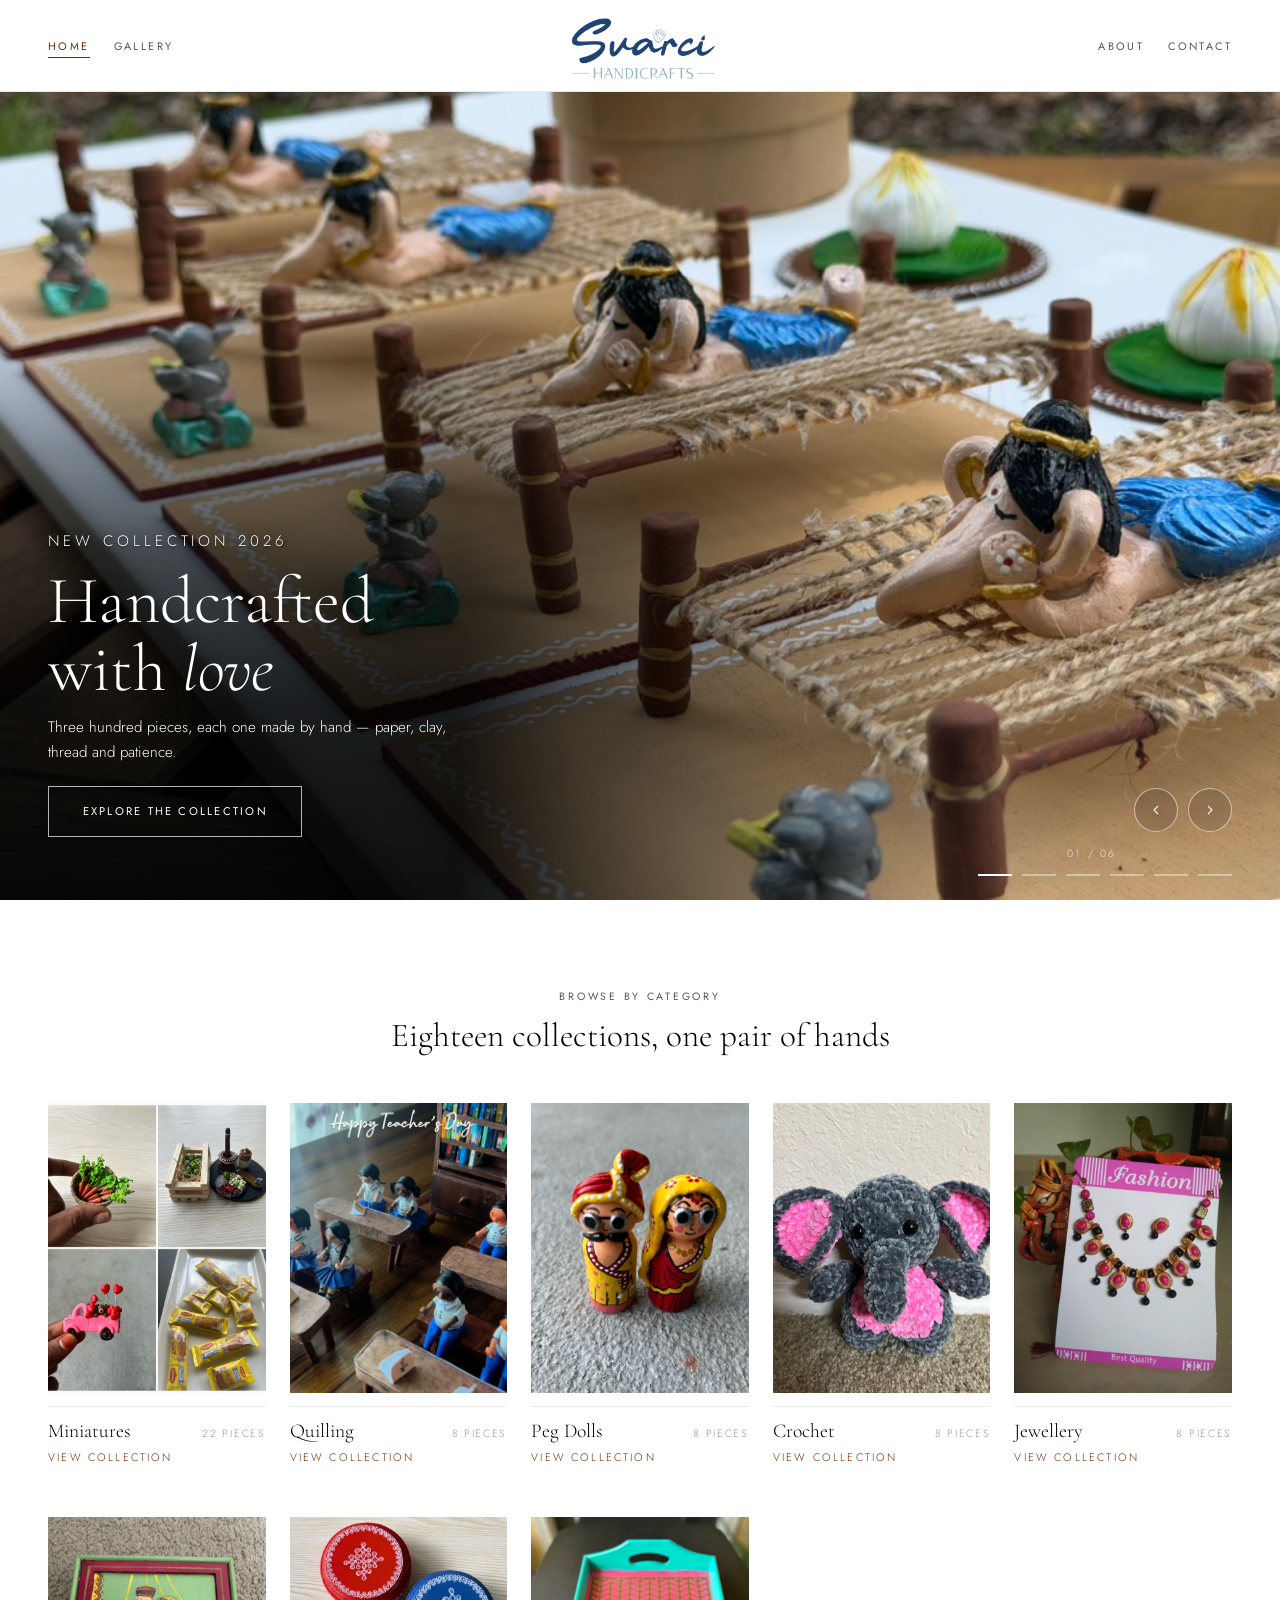
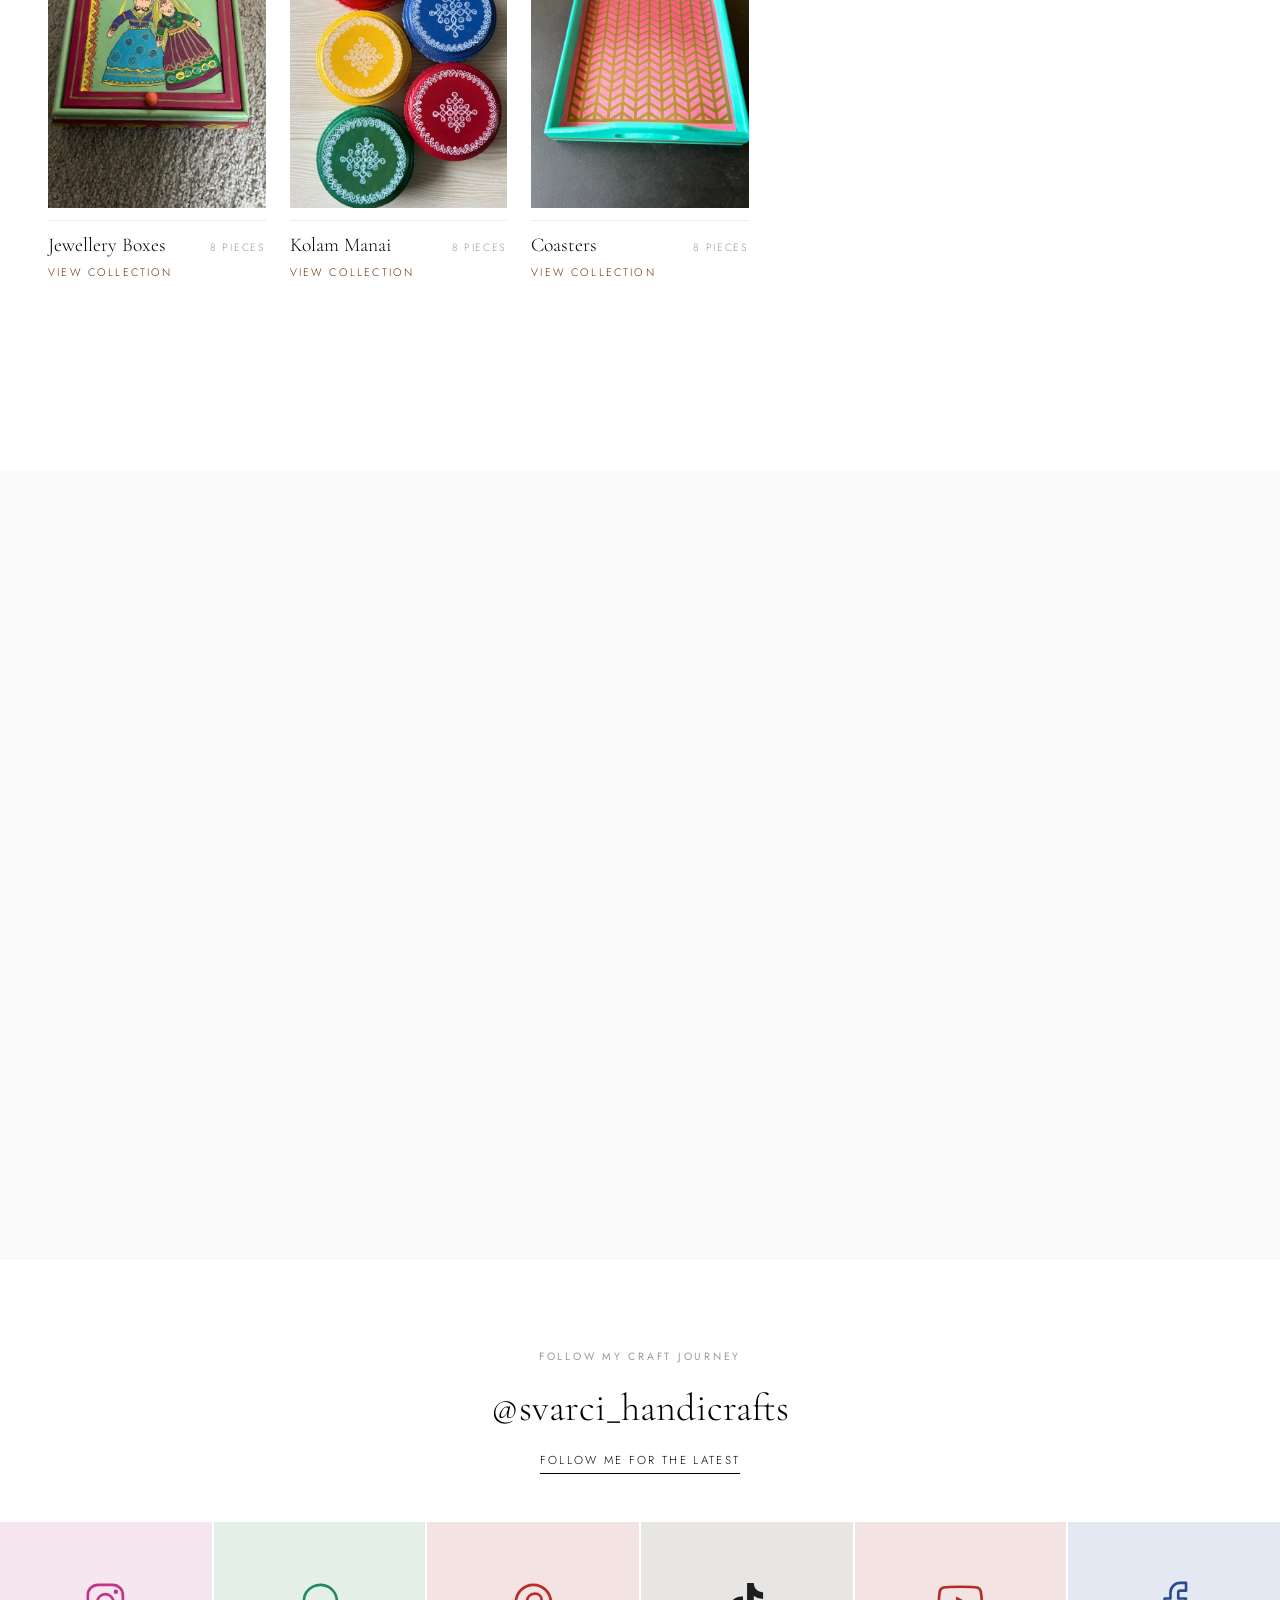
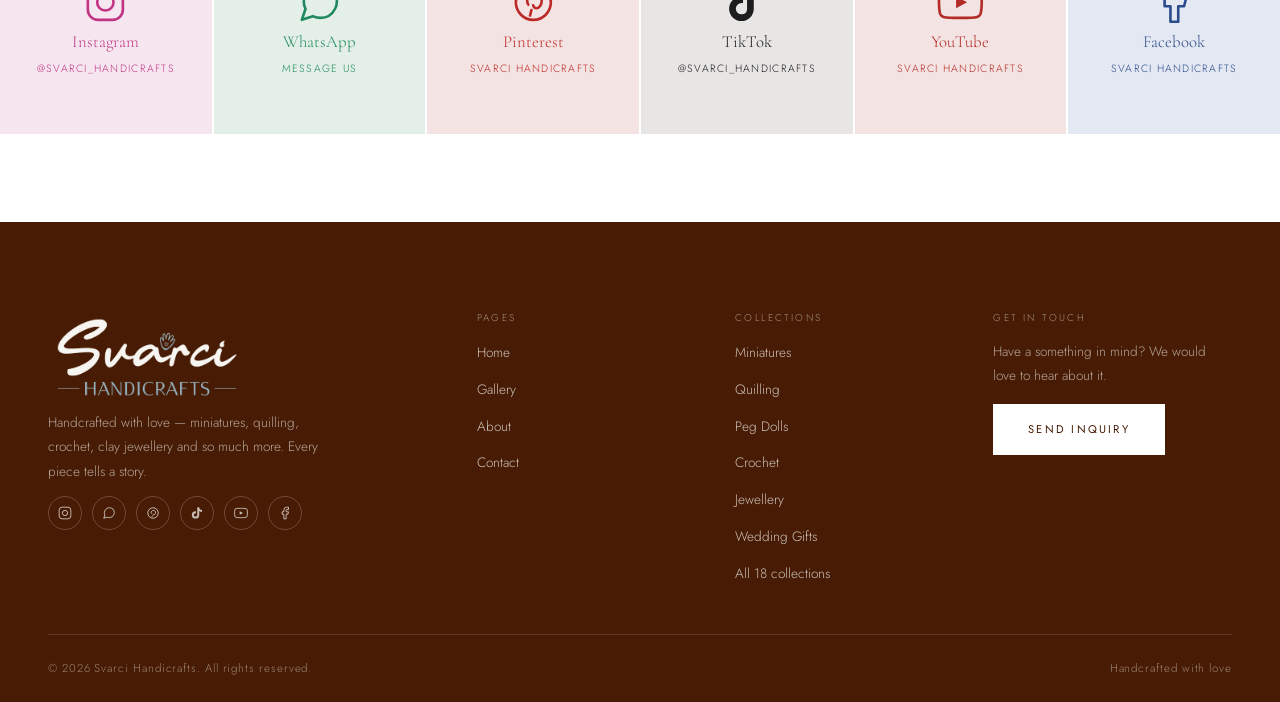
==== commit a1e5ce26: "Sync local site: updated pages, styles, scripts, archive and uploads Co-Authored-By: Claude Opus 5.5" ====
--- a/index.html
+++ b/index.html
@@ -1,339 +1,253 @@
 <!DOCTYPE html>
 <html lang="en">
 <head>
-  <meta charset="UTF-8"/>
-  <meta name="viewport" content="width=device-width, initial-scale=1.0"/>
-  <title>Savrci Handicrafts — Handcrafted with Love</title>
-  <meta name="description" content="Savrci Handicrafts — miniatures, quilling, peg dolls, crochet, clay jewellery and 300+ unique handcrafted pieces made with love."/>
-  <link rel="preconnect" href="https://fonts.googleapis.com"/>
-  <link href="https://fonts.googleapis.com/css2?family=Playfair+Display:ital,wght@0,400;0,600;0,700;1,400&family=DM+Sans:wght@300;400;500;600&display=swap" rel="stylesheet"/>
-  <link rel="stylesheet" href="css/styles.css"/>
+<meta charset="UTF-8"/>
+<meta name="viewport" content="width=device-width, initial-scale=1.0"/>
+<title>Svarci Handicrafts — Handcrafted with Love</title>
+<meta name="description" content="Svarci Handicrafts — miniatures, quilling, peg dolls, crochet, clay jewellery and 300+ handcrafted pieces made with love."/>
+<link rel="preconnect" href="https://fonts.googleapis.com"/>
+<link rel="preconnect" href="https://fonts.gstatic.com" crossorigin/>
+<link href="https://fonts.googleapis.com/css2?family=Cormorant+Garamond:ital,wght@0,300;0,400;0,500;1,300;1,400&family=Jost:wght@300;400;500&display=swap" rel="stylesheet"/>
+<link rel="stylesheet" href="css/styles.css"/>
 </head>
 <body>
 
-<!-- ══ NAV ══ -->
 <nav class="site-nav">
-  <div class="nav-inner">
-    <ul class="nav-links desktop">
-      <li><a href="index.html"   class="nav-link">Home</a></li>
-      <li><a href="gallery.html" class="nav-link">Gallery</a></li>
-    </ul>
-
-    <a href="index.html" class="nav-logo">
-      <img src="uploads/svarci-logo.png" alt="Savrci Handicrafts Logo" width="120" height="120"/>
-    </a>
-
-    <ul class="nav-links right desktop">
-      <li><a href="about.html"   class="nav-link">About</a></li>
-      <li><a href="contact.html" class="nav-link">Contact</a></li>
-    </ul>
-
-    <div class="nav-hamburger" aria-label="Menu">
-      <span></span><span></span><span></span>
-    </div>
-  </div>
+<div class="nav-inner">
+<ul class="nav-links desktop">
+<li><a href="index.html" class="nav-link">Home</a></li>
+<li><a href="gallery.html" class="nav-link">Gallery</a></li>
+</ul>
+<a href="index.html" class="nav-logo"><img src="uploads/svarci-logo-trim.png" alt="Svarci Handicrafts"/></a>
+<ul class="nav-links right desktop">
+<li><a href="about.html" class="nav-link">About</a></li>
+<li><a href="contact.html" class="nav-link">Contact</a></li>
+</ul>
+<div class="nav-hamburger" aria-label="Menu"><span></span><span></span><span></span></div>
+</div>
 </nav>
-
-<!-- Mobile menu -->
 <div class="mobile-menu">
-  <a href="index.html"   class="nav-link">Home</a>
-  <a href="gallery.html" class="nav-link">Gallery</a>
-  <a href="about.html"   class="nav-link">About</a>
-  <a href="contact.html" class="nav-link">Contact</a>
-</div>
-
-<!-- ══ HERO ══ -->
-<section class="hero">
-  <div class="hero-left">
-    <p class="text-overline">New Collection · 2026</p>
-    <h1 class="display-xl">Tiny things,<br/><em>big love.</em></h1>
-    <p class="text-body" style="max-width:420px">Every piece is made by hand — from delicate quilling paper flowers to miniature worlds and lovingly stitched crochet creations. Discover 300+ unique handcrafted pieces.</p>
-    <div class="hero-ctas">
-      <a href="gallery.html" class="btn btn-primary">Explore Collection</a>
-      <a href="about.html"   class="btn btn-outline">Our Story</a>
-    </div>
-    <p class="hero-stat"><strong>300+</strong> handcrafted pieces &nbsp;·&nbsp; <strong>10</strong> categories &nbsp;·&nbsp; Made with ♥</p>
-    <div class="hero-tags">
-      <a href="gallery.html?cat=miniatures"        class="hero-tag">#Miniatures</a>
-      <a href="gallery.html?cat=quilling"          class="hero-tag">#Quilling</a>
-      <a href="gallery.html?cat=3d-dolls"          class="hero-tag">#3D Dolls</a>
-      <a href="gallery.html?cat=peg-dolls"         class="hero-tag">#Peg Dolls</a>
-      <a href="gallery.html?cat=crochet"           class="hero-tag">#Crochet</a>
-      <a href="gallery.html?cat=clay-jewellery"    class="hero-tag">#Clay Jewellery</a>
-      <a href="gallery.html?cat=personalised"      class="hero-tag">#Personalised Gifts</a>
-      <a href="gallery.html?cat=return-gifts"      class="hero-tag">#Return Gifts</a>
-    </div>
-  </div>
-  <div class="hero-right">
-    <div class="img-placeholder"><span>Hero craft scene<br/>lifestyle photo</span></div>
-    <div class="img-placeholder"><span>Quilling<br/>art piece</span></div>
-    <div class="img-placeholder"><span>3D doll<br/>close-up</span></div>
-    <div class="img-placeholder"><span>Clay<br/>jewellery</span></div>
-  </div>
-</section>
-
-<!-- ══ CATEGORIES ══ -->
-<section class="section categories">
-  <div class="container">
-    <div class="section-header fade-up">
-      <div class="section-header-left">
-        <p class="text-overline">Browse by Category</p>
-        <h2 class="display-md">Find your perfect piece</h2>
-      </div>
-      <a href="gallery.html" class="btn btn-outline">View All</a>
-    </div>
-
-    <div class="categories-grid stagger">
-      <!-- Row 1 -->
-      <a href="gallery.html?cat=miniatures" class="category-card fade-up">
-        <div class="category-img-wrap">
-          <div class="img-placeholder"><span>Miniatures</span></div>
-        </div>
-        <div class="category-label">Miniatures</div>
-        <div class="category-count">30+ items</div>
-      </a>
-      <a href="gallery.html?cat=quilling" class="category-card fade-up">
-        <div class="category-img-wrap">
-          <div class="img-placeholder"><span>Quilling</span></div>
-        </div>
-        <div class="category-label">Quilling</div>
-        <div class="category-count">40+ items</div>
-      </a>
-      <a href="gallery.html?cat=3d-dolls" class="category-card fade-up">
-        <div class="category-img-wrap">
-          <div class="img-placeholder"><span>3D Quilling<br/>Dolls</span></div>
-        </div>
-        <div class="category-label">3D Quilling Dolls</div>
-        <div class="category-count">25+ items</div>
-      </a>
-      <a href="gallery.html?cat=peg-dolls" class="category-card fade-up">
-        <div class="category-img-wrap">
-          <div class="img-placeholder"><span>Peg Dolls</span></div>
-        </div>
-        <div class="category-label">Peg Dolls</div>
-        <div class="category-count">20+ items</div>
-      </a>
-      <a href="gallery.html?cat=crochet" class="category-card fade-up">
-        <div class="category-img-wrap">
-          <div class="img-placeholder"><span>Crochet</span></div>
-        </div>
-        <div class="category-label">Crochet</div>
-        <div class="category-count">35+ items</div>
-      </a>
-      <!-- Row 2 -->
-      <a href="gallery.html?cat=clay-jewellery" class="category-card fade-up">
-        <div class="category-img-wrap">
-          <div class="img-placeholder"><span>Clay<br/>Jewellery</span></div>
-        </div>
-        <div class="category-label">Clay Jewellery</div>
-        <div class="category-count">45+ items</div>
-      </a>
-      <a href="gallery.html?cat=cricut" class="category-card fade-up">
-        <div class="category-img-wrap">
-          <div class="img-placeholder"><span>Cricut</span></div>
-        </div>
-        <div class="category-label">Cricut</div>
-        <div class="category-count">30+ items</div>
-      </a>
-      <a href="gallery.html?cat=personalised" class="category-card fade-up">
-        <div class="category-img-wrap">
-          <div class="img-placeholder"><span>Personalised<br/>Gifts</span></div>
-        </div>
-        <div class="category-label">Personalised Gifts</div>
-        <div class="category-count">50+ items</div>
-      </a>
-      <a href="gallery.html?cat=return-gifts" class="category-card fade-up">
-        <div class="category-img-wrap">
-          <div class="img-placeholder"><span>Return Gifts</span></div>
-        </div>
-        <div class="category-label">Return Gifts</div>
-        <div class="category-count">40+ items</div>
-      </a>
-      <a href="gallery.html?cat=decor" class="category-card fade-up">
-        <div class="category-img-wrap">
-          <div class="img-placeholder"><span>Decor</span></div>
-        </div>
-        <div class="category-label">Decor</div>
-        <div class="category-count">35+ items</div>
-      </a>
-    </div>
-  </div>
-</section>
-
-<!-- ══ FEATURED PRODUCTS ══ -->
-<section class="section">
-  <div class="container">
-    <div class="section-header fade-up">
-      <div class="section-header-left">
-        <p class="text-overline">Handpicked</p>
-        <h2 class="display-md">Featured Collection</h2>
-      </div>
-      <a href="gallery.html" class="btn btn-outline">View All 300+</a>
-    </div>
-    <div class="products-grid stagger">
-      <div class="product-card fade-up">
-        <div class="product-img-wrap">
-          <div class="img-placeholder"><span>Quilling<br/>flower frame</span></div>
-          <div class="product-overlay"><a href="gallery.html" class="btn btn-ghost-light">View Details</a></div>
-        </div>
-        <div class="product-info">
-          <div class="product-name">Quilling Flower Frame</div>
-          <div class="product-cat">Quilling</div>
-          <div class="product-price">Custom pricing</div>
-        </div>
-      </div>
-      <div class="product-card fade-up">
-        <div class="product-img-wrap">
-          <div class="img-placeholder"><span>Miniature<br/>village scene</span></div>
-          <div class="product-overlay"><a href="gallery.html" class="btn btn-ghost-light">View Details</a></div>
-        </div>
-        <div class="product-info">
-          <div class="product-name">Miniature Village</div>
-          <div class="product-cat">Miniatures</div>
-          <div class="product-price">Custom pricing</div>
-        </div>
-      </div>
-      <div class="product-card fade-up">
-        <div class="product-img-wrap">
-          <div class="img-placeholder"><span>3D quilling<br/>bride doll</span></div>
-          <div class="product-overlay"><a href="gallery.html" class="btn btn-ghost-light">View Details</a></div>
-        </div>
-        <div class="product-info">
-          <div class="product-name">3D Quilling Bride Doll</div>
-          <div class="product-cat">3D Quilling Dolls</div>
-          <div class="product-price">Custom pricing</div>
-        </div>
-      </div>
-      <div class="product-card fade-up">
-        <div class="product-img-wrap">
-          <div class="img-placeholder"><span>Clay earrings<br/>set</span></div>
-          <div class="product-overlay"><a href="gallery.html" class="btn btn-ghost-light">View Details</a></div>
-        </div>
-        <div class="product-info">
-          <div class="product-name">Clay Floral Earrings</div>
-          <div class="product-cat">Clay Jewellery</div>
-          <div class="product-price">Custom pricing</div>
-        </div>
-      </div>
-    </div>
-  </div>
-</section>
-
-<!-- ══ OUR STORY ══ -->
-<section class="our-story section-sm">
-  <div class="story-grid">
-    <div class="story-img fade-up">
-      <div class="img-placeholder"><span>Maker at work —<br/>hands crafting detail shot</span></div>
-    </div>
-    <div class="story-content fade-up">
-      <p class="text-overline">Our Story</p>
-      <h2 class="display-lg">Passion in every<br/>stitch &amp; fold</h2>
-      <p class="text-body">Lorem ipsum dolor sit amet, consectetur adipiscing elit. Sed do eiusmod tempor incididunt ut labore et dolore magna aliqua. Ut enim ad minim veniam, quis nostrud exercitation ullamco laboris nisi ut aliquip ex ea commodo consequat.</p>
-      <div class="story-list">
-        <div class="story-list-item"><div class="story-dot"></div><span>Every piece is individually handcrafted with love and attention to detail</span></div>
-        <div class="story-list-item"><div class="story-dot"></div><span>Personalised orders and custom commissions welcome</span></div>
-        <div class="story-list-item"><div class="story-dot"></div><span>Perfect for weddings, birthdays, return gifts &amp; home decor</span></div>
-      </div>
-      <a href="about.html" class="btn btn-primary" style="align-self:flex-start; margin-top:0.5rem">Read Our Full Story</a>
-    </div>
-  </div>
-</section>
-
-<!-- ══ SOCIAL ══ -->
+<a href="index.html" class="nav-link">Home</a>
+<a href="gallery.html" class="nav-link">Gallery</a>
+<a href="about.html" class="nav-link">About</a>
+<a href="contact.html" class="nav-link">Contact</a>
+</div>
+
+<!-- HERO CAROUSEL -->
+<section class="hero-carousel">
+<div class="hero-slide active">
+<img class="hero-slide-img" src="uploads/6A173647-484E-4EA3-9F7B-60275D80C5E1_1_105_c.jpeg" alt="Handmade clay miniature scenes on painted boards"/>
+<div class="hero-slide-scrim"></div>
+<div class="hero-slide-content">
+<p class="text-overline">New Collection 2026</p>
+<h2>Handcrafted<br/>with <em>love</em></h2>
+<p>Three hundred pieces, each one made by hand — paper, clay, thread and patience.</p>
+<a href="gallery.html" class="btn btn-ghost-light">Explore the collection</a>
+</div>
+</div>
+<div class="hero-slide">
+<img class="hero-slide-img" src="uploads/64AF0F5F-08FC-44DD-A840-D9E2BB109A31_1_105_c.jpeg" alt="Miniature dosa on a banana leaf plate"/>
+<div class="hero-slide-scrim"></div>
+<div class="hero-slide-content">
+<p class="text-overline">Signature Craft</p>
+<h2>The 3D quilling<br/><em>dolls</em></h2>
+<p>Hundreds of rolled paper coils, shaped one at a time into keepsakes.</p>
+<a href="collection.html?cat=peg-dolls" class="btn btn-ghost-light">Discover the dolls</a>
+</div>
+</div>
+<div class="hero-slide">
+<img class="hero-slide-img" src="uploads/418F56A6-6557-4114-9809-6F7A303C2B01_1_105_c.jpeg" alt="Miniature biscuit assortment in a box"/>
+<div class="hero-slide-scrim"></div>
+<div class="hero-slide-content">
+<p class="text-overline">Made to Order</p>
+<h2>Gifts that carry<br/>your <em>name</em></h2>
+<p>Personalised keepsakes, wedding favours and return gifts, crafted for your occasion.</p>
+<a href="contact.html" class="btn btn-ghost-light">Start a something Creative</a>
+</div>
+</div>
+<div class="hero-slide">
+<img class="hero-slide-img" src="uploads/pasted-1788102655025-0.png" alt="Miniature clay donuts in a painted pink box"/>
+<div class="hero-slide-scrim"></div>
+<div class="hero-slide-content">
+<p class="text-overline">Miniature Worlds</p>
+<h2>A dozen donuts,<br/>the size of a <em>thumb</em></h2>
+<p>Clay food miniatures shaped, painted and boxed by hand — down to the sprinkles.</p>
+<a href="collection.html?cat=miniatures" class="btn btn-ghost-light">See the miniatures</a>
+</div>
+</div>
+<div class="hero-slide">
+<img class="hero-slide-img" src="uploads/pasted-1788102722881-0.png" alt="Miniature breakfast tray with coffee cups, bread loaf and toast"/>
+<div class="hero-slide-scrim"></div>
+<div class="hero-slide-content">
+<p class="text-overline">Miniature Kitchens</p>
+<h2>Breakfast, served<br/>in <em>miniature</em></h2>
+<p>Filter coffee, a sliced loaf and toast on a plate — a whole morning table on a painted tray.</p>
+<a href="collection.html?cat=miniatures" class="btn btn-ghost-light">See the miniatures</a>
+</div>
+</div>
+<div class="hero-slide">
+<img class="hero-slide-img" src="uploads/pasted-1788102752680-0.png" alt="Miniature tea glasses and biscuits on a grey tray"/>
+<div class="hero-slide-scrim"></div>
+<div class="hero-slide-content">
+<p class="text-overline">Petti Kadai Series</p>
+<h2>Tea, biscuits<br/>and <em>nostalgia</em></h2>
+<p>Clay tea glasses and a tray of biscuits, built from the corner-shop mornings I grew up with.</p>
+<a href="collection.html?cat=miniatures" class="btn btn-ghost-light">See the miniatures</a>
+</div>
+</div>
+</div>
+<button class="hero-nav prev" aria-label="Previous slide"><svg viewBox="0 0 24 24"><polyline points="15 18 9 12 15 6"/></svg></button>
+<button class="hero-nav next" aria-label="Next slide"><svg viewBox="0 0 24 24"><polyline points="9 18 15 12 9 6"/></svg></button>
+<div class="hero-count">01 / 06</div>
+<div class="hero-dots">
+<button class="hero-dot active" aria-label="Slide 1"></button>
+<button class="hero-dot" aria-label="Slide 2"></button>
+<button class="hero-dot" aria-label="Slide 3"></button>
+<button class="hero-dot" aria-label="Slide 4"></button>
+<button class="hero-dot" aria-label="Slide 5"></button>
+<button class="hero-dot" aria-label="Slide 6"></button>
+</div>
+</section>
+
+<!-- OUR SELECTION -->
+<section class="selection">
+<div class="container">
+<div class="center-head fade-up">
+<p class="text-overline" style="color:#555">Browse by Category</p>
+<h2 class="display-md">Eighteen collections, one pair of hands</h2>
+</div>
+</div>
+<div class="selection-grid stagger" id="selectionGrid"></div>
+<div class="selection-more fade-up"><a href="gallery.html" class="btn btn-outline">View all collections</a></div>
+</section>
+
+<!-- FEATURED -->
+<section class="section" style="display:none">
+<div class="container">
+<div class="section-header fade-up">
+<div class="section-header-left">
+<p class="text-overline">Handpicked</p>
+<h2 class="display-md">Featured pieces</h2>
+</div>
+<a href="gallery.html" class="link-underline">View all 300+</a>
+</div>
+<div class="products-grid stagger">
+<a href="collection.html?cat=quilling" class="product-card fade-up">
+<div class="product-img-wrap"><div class="img-placeholder"><span>Quilling flower frame</span></div>
+<div class="product-overlay"><span class="btn btn-ghost-light">View details</span></div></div>
+<div class="product-info"><div class="product-name">Quilling Flower Frame</div><div class="product-cat">Quilling</div><div class="product-price">Made to order</div></div>
+</a>
+<a href="collection.html?cat=miniatures" class="product-card fade-up">
+<div class="product-img-wrap"><div class="img-placeholder"><span>Miniature village scene</span></div>
+<div class="product-overlay"><span class="btn btn-ghost-light">View details</span></div></div>
+<div class="product-info"><div class="product-name">Miniature Village</div><div class="product-cat">Miniatures</div><div class="product-price">Made to order</div></div>
+</a>
+<a href="collection.html?cat=3d-dolls" class="product-card fade-up">
+<div class="product-img-wrap"><div class="img-placeholder"><span>3D quilling bride doll</span></div>
+<div class="product-overlay"><span class="btn btn-ghost-light">View details</span></div></div>
+<div class="product-info"><div class="product-name">3D Quilling Bride Doll</div><div class="product-cat">3D Quilling Dolls</div><div class="product-price">Made to order</div></div>
+</a>
+<a href="collection.html?cat=clay-jewellery" class="product-card fade-up">
+<div class="product-img-wrap"><div class="img-placeholder"><span>Clay floral earrings</span></div>
+<div class="product-overlay"><span class="btn btn-ghost-light">View details</span></div></div>
+<div class="product-info"><div class="product-name">Clay Floral Earrings</div><div class="product-cat">Clay Jewellery</div><div class="product-price">Made to order</div></div>
+</a>
+</div>
+</div>
+</section>
+
+<!-- OUR STORY -->
+<section class="our-story">
+<div class="story-grid">
+<div class="story-img fade-up"><img class="fill-img" src="uploads/9B748A0D-370E-4A2F-ACAB-9D05C740F3A5_1_105_c.jpeg" alt="Jute rope coaster with a miniature clock, against yellow blooms" onerror="svarciFallback(this)"/></div>
+<div class="story-content fade-up">
+<p class="text-overline" style="color:#555">Our Story</p>
+<h2 class="display-lg">Where Small Things<br/>Hold Big <em>Magic</em></h2>
+<div class="story-rule"></div>
+<p class="text-body">Creating handmade is not just a craft — it's a quiet obsession with detail, scale, and storytelling. Each tiny world I build and every doll I bring to life is a little universe of its own, filled with personality, precision, and purpose. What looks small in your hands took countless hours of care to create — and that's exactly what makes it extraordinary.</p>
+<div class="story-list">
+<div class="story-list-item"><span class="story-dot">01</span><span>Every piece is individually handcrafted with love and attention to detail</span></div>
+<div class="story-list-item"><span class="story-dot">02</span><span>Have a vision? We'd love to hear it. — let's make something uniquely yours.</span></div>
+<div class="story-list-item"><span class="story-dot">03</span><span>Weddings. Birthdays. Anniversaries. Festivals. Return gifts. Home décor. Whatever the occasion — handcrafted always feels special.</span></div>
+</div>
+<a href="about.html" class="link-underline" style="margin-top:.6rem">Read our full story</a>
+</div>
+</div>
+</section>
+
+<!-- INSTAGRAM -->
 <section class="social-section">
-  <div class="container">
-    <div class="social-inner">
-      <div class="social-text">
-        <h2>Follow our craft journey</h2>
-        <p>Daily updates, process videos &amp; behind-the-scenes moments</p>
-      </div>
-      <div class="social-icons">
-        <a href="#" class="social-icon-btn" aria-label="Instagram">
-          <svg viewBox="0 0 24 24" fill="none" stroke="currentColor" stroke-width="2"><rect x="2" y="2" width="20" height="20" rx="5"/><circle cx="12" cy="12" r="5"/><circle cx="17.5" cy="6.5" r="1" fill="currentColor" stroke="none"/></svg>
-          Instagram
-        </a>
-        <a href="#" class="social-icon-btn" aria-label="WhatsApp">
-          <svg viewBox="0 0 24 24" fill="none" stroke="currentColor" stroke-width="2"><path d="M21 11.5a8.38 8.38 0 0 1-.9 3.8 8.5 8.5 0 0 1-7.6 4.7 8.38 8.38 0 0 1-3.8-.9L3 21l1.9-5.7a8.38 8.38 0 0 1-.9-3.8 8.5 8.5 0 0 1 4.7-7.6 8.38 8.38 0 0 1 3.8-.9h.5a8.48 8.48 0 0 1 8 8v.5z"/></svg>
-          WhatsApp
-        </a>
-        <a href="#" class="social-icon-btn" aria-label="Pinterest">
-          <svg viewBox="0 0 24 24" fill="none" stroke="currentColor" stroke-width="2"><path d="M12 2C6.477 2 2 6.477 2 12c0 4.236 2.636 7.855 6.356 9.312-.088-.791-.167-2.005.035-2.868.181-.78 1.172-4.97 1.172-4.97s-.299-.598-.299-1.482c0-1.388.806-2.428 1.808-2.428.852 0 1.265.64 1.265 1.408 0 .858-.546 2.14-.828 3.33-.236.995.499 1.806 1.476 1.806 1.772 0 3.136-1.867 3.136-4.563 0-2.385-1.715-4.052-4.163-4.052-2.834 0-4.498 2.126-4.498 4.322 0 .856.33 1.772.741 2.273a.3.3 0 0 1 .069.286c-.075.314-.243.995-.276 1.134-.044.183-.146.222-.337.134-1.249-.581-2.03-2.407-2.03-3.874 0-3.154 2.292-6.052 6.608-6.052 3.469 0 6.165 2.473 6.165 5.776 0 3.447-2.173 6.22-5.19 6.22-1.013 0-1.966-.527-2.292-1.148l-.623 2.378c-.226.869-.835 1.958-1.244 2.621.937.29 1.931.446 2.962.446 5.523 0 10-4.477 10-10S17.523 2 12 2z"/></svg>
-          Pinterest
-        </a>
-        <a href="#" class="social-icon-btn" aria-label="TikTok">
-          <svg viewBox="0 0 24 24" fill="currentColor"><path d="M19.59 6.69a4.83 4.83 0 0 1-3.77-4.25V2h-3.45v13.67a2.89 2.89 0 0 1-2.88 2.5 2.89 2.89 0 0 1-2.89-2.89 2.89 2.89 0 0 1 2.89-2.89c.28 0 .54.04.79.1V9.01a6.28 6.28 0 0 0-.79-.05 6.34 6.34 0 0 0-6.34 6.34 6.34 6.34 0 0 0 6.34 6.34 6.34 6.34 0 0 0 6.33-6.34V8.73a8.18 8.18 0 0 0 4.78 1.52V6.79a4.85 4.85 0 0 1-1.01-.1z"/></svg>
-          TikTok
-        </a>
-        <a href="#" class="social-icon-btn" aria-label="YouTube">
-          <svg viewBox="0 0 24 24" fill="none" stroke="currentColor" stroke-width="2"><path d="M22.54 6.42a2.78 2.78 0 0 0-1.95-1.96C18.88 4 12 4 12 4s-6.88 0-8.59.46a2.78 2.78 0 0 0-1.95 1.96A29 29 0 0 0 1 12a29 29 0 0 0 .46 5.58A2.78 2.78 0 0 0 3.41 19.6C5.12 20 12 20 12 20s6.88 0 8.59-.46a2.78 2.78 0 0 0 1.95-1.95A29 29 0 0 0 23 12a29 29 0 0 0-.46-5.58z"/><polygon points="9.75 15.02 15.5 12 9.75 8.98 9.75 15.02" fill="currentColor" stroke="none"/></svg>
-          YouTube
-        </a>
-        <a href="#" class="social-icon-btn" aria-label="Facebook">
-          <svg viewBox="0 0 24 24" fill="none" stroke="currentColor" stroke-width="2"><path d="M18 2h-3a5 5 0 0 0-5 5v3H7v4h3v8h4v-8h3l1-4h-4V7a1 1 0 0 1 1-1h3z"/></svg>
-          Facebook
-        </a>
-      </div>
-    </div>
-  </div>
-</section>
-
-<!-- ══ FOOTER ══ -->
+<div class="social-head fade-up">
+<p class="text-overline">FOLLOW MY CRAFT JOURNEY</p>
+<div class="social-handle">@svarci_handicrafts</div>
+<a href="#" class="link-underline">FOLLOW ME FOR THE LATEST</a>
+</div>
+<div class="insta-strip">
+<a href="#" class="insta-tile" aria-label="Instagram"><div class="social-thumb" style="--brand:#C13584;--brand-tint:#f6e6ef"><svg viewBox="0 0 24 24" fill="none" stroke="currentColor" stroke-width="1.35" stroke-linecap="round" stroke-linejoin="round"><rect x="3" y="3" width="18" height="18" rx="5.2"/><circle cx="12" cy="12" r="4.2"/><circle cx="17.4" cy="6.6" r="1.15" fill="currentColor" stroke="none"/></svg><span class="social-thumb-name">Instagram</span><span class="social-thumb-handle">@svarci_handicrafts</span></div><span class="glyph"><svg viewBox="0 0 24 24"><rect x="2" y="2" width="20" height="20" rx="5"/><circle cx="12" cy="12" r="4.5"/><circle cx="17.5" cy="6.5" r="1" fill="currentColor" stroke="none"/></svg><em>Instagram</em></span></a>
+<a href="#" class="insta-tile" aria-label="WhatsApp"><div class="social-thumb" style="--brand:#1f8a5f;--brand-tint:#e3efe7"><svg viewBox="0 0 24 24" fill="none" stroke="currentColor" stroke-width="1.35" stroke-linecap="round" stroke-linejoin="round"><path d="M21 11.5a8.38 8.38 0 0 1-.9 3.8 8.5 8.5 0 0 1-7.6 4.7 8.38 8.38 0 0 1-3.8-.9L3 21l1.9-5.7a8.38 8.38 0 0 1-.9-3.8 8.5 8.5 0 0 1 4.7-7.6 8.38 8.38 0 0 1 3.8-.9h.5a8.48 8.48 0 0 1 8 8v.5z"/></svg><span class="social-thumb-name">WhatsApp</span><span class="social-thumb-handle">Message us</span></div><span class="glyph"><svg viewBox="0 0 24 24"><path d="M21 11.5a8.38 8.38 0 0 1-.9 3.8 8.5 8.5 0 0 1-7.6 4.7 8.38 8.38 0 0 1-3.8-.9L3 21l1.9-5.7a8.38 8.38 0 0 1-.9-3.8 8.5 8.5 0 0 1 4.7-7.6 8.38 8.38 0 0 1 3.8-.9h.5a8.48 8.48 0 0 1 8 8v.5z"/></svg><em>WhatsApp</em></span></a>
+<a href="#" class="insta-tile" aria-label="Pinterest"><div class="social-thumb" style="--brand:#bd2a2a;--brand-tint:#f3e3e2"><svg viewBox="0 0 24 24" fill="none" stroke="currentColor" stroke-width="1.35" stroke-linecap="round" stroke-linejoin="round"><circle cx="12" cy="12" r="9"/><path d="M11 16l-.7 2.8"/><path d="M9.4 13.2c-.3-.5-.6-1.3-.6-2 0-1.9 1.5-3.7 3.9-3.7 2.1 0 3.6 1.5 3.6 3.5 0 2.4-1.2 4-2.7 4-.8 0-1.5-.7-1.7-1.5"/></svg><span class="social-thumb-name">Pinterest</span><span class="social-thumb-handle">Svarci Handicrafts</span></div><span class="glyph"><svg viewBox="0 0 24 24"><circle cx="12" cy="12" r="9"/><path d="M11 16l-.7 2.8"/><path d="M9.4 13.2c-.3-.5-.6-1.3-.6-2 0-1.9 1.5-3.7 3.9-3.7 2.1 0 3.6 1.5 3.6 3.5 0 2.4-1.2 4-2.7 4-.8 0-1.5-.7-1.7-1.5"/></svg><em>Pinterest</em></span></a>
+<a href="#" class="insta-tile" aria-label="TikTok"><div class="social-thumb" style="--brand:#1d1d1f;--brand-tint:#e8e6e4"><svg viewBox="0 0 24 24" fill="none" stroke="currentColor" stroke-width="1.35" stroke-linecap="round" stroke-linejoin="round"><path d="M19.59 6.69a4.83 4.83 0 0 1-3.77-4.25V2h-3.45v13.67a2.89 2.89 0 0 1-2.88 2.5 2.89 2.89 0 1 1 0-5.78c.28 0 .54.04.79.1V9.01a6.28 6.28 0 0 0-.79-.05 6.34 6.34 0 1 0 6.33 6.34V8.73a8.18 8.18 0 0 0 4.78 1.52V6.79a4.85 4.85 0 0 1-1.01-.1z" fill="currentColor" stroke="none"/></svg><span class="social-thumb-name">TikTok</span><span class="social-thumb-handle">@svarci_handicrafts</span></div><span class="glyph"><svg viewBox="0 0 24 24" fill="currentColor" stroke="none"><path d="M19.59 6.69a4.83 4.83 0 0 1-3.77-4.25V2h-3.45v13.67a2.89 2.89 0 0 1-2.88 2.5 2.89 2.89 0 1 1 0-5.78c.28 0 .54.04.79.1V9.01a6.28 6.28 0 0 0-.79-.05 6.34 6.34 0 1 0 6.33 6.34V8.73a8.18 8.18 0 0 0 4.78 1.52V6.79a4.85 4.85 0 0 1-1.01-.1z"/></svg><em>TikTok</em></span></a>
+<a href="#" class="insta-tile" aria-label="YouTube"><div class="social-thumb" style="--brand:#b32b26;--brand-tint:#f3e4e3"><svg viewBox="0 0 24 24" fill="none" stroke="currentColor" stroke-width="1.35" stroke-linecap="round" stroke-linejoin="round"><path d="M22.5 6.4a2.8 2.8 0 0 0-1.9-2C18.9 4 12 4 12 4s-6.9 0-8.6.4a2.8 2.8 0 0 0-2 2A29 29 0 0 0 1 12a29 29 0 0 0 .5 5.6 2.8 2.8 0 0 0 1.9 1.9C5.1 20 12 20 12 20s6.9 0 8.6-.5a2.8 2.8 0 0 0 1.9-1.9A29 29 0 0 0 23 12a29 29 0 0 0-.5-5.6z"/><polygon points="9.8 15 15.5 12 9.8 9" fill="currentColor" stroke="none"/></svg><span class="social-thumb-name">YouTube</span><span class="social-thumb-handle">Svarci Handicrafts</span></div><span class="glyph"><svg viewBox="0 0 24 24"><path d="M22.5 6.4a2.8 2.8 0 0 0-1.9-2C18.9 4 12 4 12 4s-6.9 0-8.6.4a2.8 2.8 0 0 0-2 2A29 29 0 0 0 1 12a29 29 0 0 0 .5 5.6 2.8 2.8 0 0 0 1.9 1.9C5.1 20 12 20 12 20s6.9 0 8.6-.5a2.8 2.8 0 0 0 1.9-1.9A29 29 0 0 0 23 12a29 29 0 0 0-.5-5.6z"/><polygon points="9.8 15 15.5 12 9.8 9" fill="currentColor" stroke="none"/></svg><em>YouTube</em></span></a>
+<a href="#" class="insta-tile" aria-label="Facebook"><div class="social-thumb" style="--brand:#2b4c8c;--brand-tint:#e4e8f2"><svg viewBox="0 0 24 24" fill="none" stroke="currentColor" stroke-width="1.35" stroke-linecap="round" stroke-linejoin="round"><path d="M18 2h-3a5 5 0 0 0-5 5v3H7v4h3v8h4v-8h3l1-4h-4V7a1 1 0 0 1 1-1h3z"/></svg><span class="social-thumb-name">Facebook</span><span class="social-thumb-handle">Svarci Handicrafts</span></div><span class="glyph"><svg viewBox="0 0 24 24"><path d="M18 2h-3a5 5 0 0 0-5 5v3H7v4h3v8h4v-8h3l1-4h-4V7a1 1 0 0 1 1-1h3z"/></svg><em>Facebook</em></span></a>
+</div>
+<div class="social-icons fade-up" style="display:none">
+<a href="#" class="social-icon-btn"><svg viewBox="0 0 24 24" fill="none" stroke="currentColor" stroke-width="1.6"><rect x="2" y="2" width="20" height="20" rx="5"/><circle cx="12" cy="12" r="4.5"/></svg>Instagram</a>
+<a href="#" class="social-icon-btn"><svg viewBox="0 0 24 24" fill="none" stroke="currentColor" stroke-width="1.6"><path d="M21 11.5a8.38 8.38 0 0 1-.9 3.8 8.5 8.5 0 0 1-7.6 4.7 8.38 8.38 0 0 1-3.8-.9L3 21l1.9-5.7a8.38 8.38 0 0 1-.9-3.8 8.5 8.5 0 0 1 4.7-7.6 8.38 8.38 0 0 1 3.8-.9h.5a8.48 8.48 0 0 1 8 8v.5z"/></svg>WhatsApp</a>
+<a href="#" class="social-icon-btn"><svg viewBox="0 0 24 24" fill="none" stroke="currentColor" stroke-width="1.6"><path d="M12 3a9 9 0 0 0-3.3 17.4c-.1-.7-.2-1.8 0-2.6l1-4.3s-.3-.5-.3-1.3c0-1.2.7-2.1 1.6-2.1.7 0 1.1.6 1.1 1.2 0 .8-.5 1.9-.7 3 .2.8.9 1.5 1.7 1.5 1.5 0 2.7-1.6 2.7-4 0-2-1.5-3.5-3.6-3.5-2.4 0-3.9 1.8-3.9 3.7 0 .7.3 1.5.6 2l-.5 1.9"/><circle cx="12" cy="12" r="9"/></svg>Pinterest</a>
+<a href="#" class="social-icon-btn"><svg viewBox="0 0 24 24" fill="currentColor"><path d="M19.59 6.69a4.83 4.83 0 0 1-3.77-4.25V2h-3.45v13.67a2.89 2.89 0 0 1-2.88 2.5 2.89 2.89 0 1 1 0-5.78c.28 0 .54.04.79.1V9.01a6.28 6.28 0 0 0-.79-.05 6.34 6.34 0 1 0 6.33 6.34V8.73a8.18 8.18 0 0 0 4.78 1.52V6.79a4.85 4.85 0 0 1-1.01-.1z"/></svg>TikTok</a>
+<a href="#" class="social-icon-btn"><svg viewBox="0 0 24 24" fill="none" stroke="currentColor" stroke-width="1.6"><path d="M22.5 6.4a2.8 2.8 0 0 0-1.9-2C18.9 4 12 4 12 4s-6.9 0-8.6.4a2.8 2.8 0 0 0-2 2A29 29 0 0 0 1 12a29 29 0 0 0 .5 5.6 2.8 2.8 0 0 0 1.9 1.9C5.1 20 12 20 12 20s6.9 0 8.6-.5a2.8 2.8 0 0 0 1.9-1.9A29 29 0 0 0 23 12a29 29 0 0 0-.5-5.6z"/><polygon points="9.8 15 15.5 12 9.8 9" fill="currentColor" stroke="none"/></svg>YouTube</a>
+<a href="#" class="social-icon-btn"><svg viewBox="0 0 24 24" fill="none" stroke="currentColor" stroke-width="1.6"><path d="M18 2h-3a5 5 0 0 0-5 5v3H7v4h3v8h4v-8h3l1-4h-4V7a1 1 0 0 1 1-1h3z"/></svg>Facebook</a>
+</div>
+</section>
+
 <footer class="site-footer">
-  <div class="container">
-    <div class="footer-grid">
-      <div>
-        <div class="footer-brand-logo">
-          <img src="uploads/Svarci_logo.jpg" alt="Savrci Handicrafts" style="width:64px;height:64px"/>
-          <div>
-            <div class="footer-brand-name">Svarci</div>
-            <div class="footer-brand-sub">Handicrafts</div>
-          </div>
-        </div>
-        <p class="footer-brand-desc">Handcrafted with love — miniatures, quilling, crochet, clay jewellery and so much more. Every piece tells a story.</p>
-        <div class="footer-social-row" style="margin-top:1rem">
-          <a href="#" class="footer-social-btn" aria-label="Instagram"><svg viewBox="0 0 24 24" fill="none" stroke="currentColor" stroke-width="2"><rect x="2" y="2" width="20" height="20" rx="5"/><circle cx="12" cy="12" r="5"/></svg></a>
-          <a href="#" class="footer-social-btn" aria-label="WhatsApp"><svg viewBox="0 0 24 24" fill="none" stroke="currentColor" stroke-width="2"><path d="M21 11.5a8.38 8.38 0 0 1-.9 3.8 8.5 8.5 0 0 1-7.6 4.7 8.38 8.38 0 0 1-3.8-.9L3 21l1.9-5.7a8.38 8.38 0 0 1-.9-3.8 8.5 8.5 0 0 1 4.7-7.6 8.38 8.38 0 0 1 3.8-.9h.5a8.48 8.48 0 0 1 8 8v.5z"/></svg></a>
-          <a href="#" class="footer-social-btn" aria-label="YouTube"><svg viewBox="0 0 24 24" fill="none" stroke="currentColor" stroke-width="2"><path d="M22.54 6.42a2.78 2.78 0 0 0-1.95-1.96C18.88 4 12 4 12 4s-6.88 0-8.59.46a2.78 2.78 0 0 0-1.95 1.96A29 29 0 0 0 1 12a29 29 0 0 0 .46 5.58A2.78 2.78 0 0 0 3.41 19.6C5.12 20 12 20 12 20s6.88 0 8.59-.46a2.78 2.78 0 0 0 1.95-1.95A29 29 0 0 0 23 12a29 29 0 0 0-.46-5.58z"/><polygon points="9.75 15.02 15.5 12 9.75 8.98 9.75 15.02" fill="currentColor" stroke="none"/></svg></a>
-          <a href="#" class="footer-social-btn" aria-label="Facebook"><svg viewBox="0 0 24 24" fill="none" stroke="currentColor" stroke-width="2"><path d="M18 2h-3a5 5 0 0 0-5 5v3H7v4h3v8h4v-8h3l1-4h-4V7a1 1 0 0 1 1-1h3z"/></svg></a>
-          <a href="#" class="footer-social-btn" aria-label="Pinterest"><svg viewBox="0 0 24 24" fill="none" stroke="currentColor" stroke-width="2"><path d="M12 2C6.477 2 2 6.477 2 12c0 4.236 2.636 7.855 6.356 9.312-.088-.791-.167-2.005.035-2.868.181-.78 1.172-4.97 1.172-4.97s-.299-.598-.299-1.482c0-1.388.806-2.428 1.808-2.428.852 0 1.265.64 1.265 1.408 0 .858-.546 2.14-.828 3.33-.236.995.499 1.806 1.476 1.806 1.772 0 3.136-1.867 3.136-4.563 0-2.385-1.715-4.052-4.163-4.052-2.834 0-4.498 2.126-4.498 4.322 0 .856.33 1.772.741 2.273a.3.3 0 0 1 .069.286c-.075.314-.243.995-.276 1.134-.044.183-.146.222-.337.134-1.249-.581-2.03-2.407-2.03-3.874 0-3.154 2.292-6.052 6.608-6.052 3.469 0 6.165 2.473 6.165 5.776 0 3.447-2.173 6.22-5.19 6.22-1.013 0-1.966-.527-2.292-1.148l-.623 2.378c-.226.869-.835 1.958-1.244 2.621.937.29 1.931.446 2.962.446 5.523 0 10-4.477 10-10S17.523 2 12 2z"/></svg></a>
-          <a href="#" class="footer-social-btn" aria-label="TikTok"><svg viewBox="0 0 24 24" fill="currentColor"><path d="M19.59 6.69a4.83 4.83 0 0 1-3.77-4.25V2h-3.45v13.67a2.89 2.89 0 0 1-2.88 2.5 2.89 2.89 0 0 1-2.89-2.89 2.89 2.89 0 0 1 2.89-2.89c.28 0 .54.04.79.1V9.01a6.28 6.28 0 0 0-.79-.05 6.34 6.34 0 0 0-6.34 6.34 6.34 6.34 0 0 0 6.34 6.34 6.34 6.34 0 0 0 6.33-6.34V8.73a8.18 8.18 0 0 0 4.78 1.52V6.79a4.85 4.85 0 0 1-1.01-.1z"/></svg></a>
-        </div>
-      </div>
-      <div>
-        <p class="footer-heading">Pages</p>
-        <ul class="footer-links">
-          <li><a href="index.html">Home</a></li>
-          <li><a href="gallery.html">Gallery</a></li>
-          <li><a href="about.html">About</a></li>
-          <li><a href="contact.html">Contact</a></li>
-        </ul>
-      </div>
-      <div>
-        <p class="footer-heading">Categories</p>
-        <ul class="footer-links">
-          <li><a href="gallery.html?cat=miniatures">Miniatures</a></li>
-          <li><a href="gallery.html?cat=quilling">Quilling</a></li>
-          <li><a href="gallery.html?cat=3d-dolls">3D Quilling Dolls</a></li>
-          <li><a href="gallery.html?cat=crochet">Crochet</a></li>
-          <li><a href="gallery.html?cat=clay-jewellery">Clay Jewellery</a></li>
-          <li><a href="gallery.html?cat=personalised">Personalised Gifts</a></li>
-        </ul>
-      </div>
-      <div>
-        <p class="footer-heading">Get in Touch</p>
-        <p style="font-size:0.85rem; color:var(--brown-light); line-height:1.8">
-          Have a custom order request?<br/>We'd love to hear from you.
-        </p>
-        <a href="contact.html" class="btn btn-terracotta" style="margin-top:1rem; font-size:0.8rem; padding:0.7rem 1.4rem">Send Inquiry</a>
-      </div>
-    </div>
-    <div class="footer-bottom">
-      <span>© 2026 Savrci Handicrafts. All rights reserved.</span>
-      <span>Handcrafted with Love ♥</span>
-    </div>
-  </div>
+<div class="container">
+<div class="footer-grid">
+<div>
+<div class="footer-brand-logo"><img src="uploads/svarci-logo-light.png" alt="Svarci Handicrafts"/></div>
+<p class="footer-brand-desc">Handcrafted with love — miniatures, quilling, crochet, clay jewellery and so much more. Every piece tells a story.</p>
+<div class="footer-social-row">
+<a href="#" class="footer-social-btn" aria-label="Instagram"><svg viewBox="0 0 24 24" fill="none" stroke="currentColor" stroke-width="1.6"><rect x="2" y="2" width="20" height="20" rx="5"/><circle cx="12" cy="12" r="4.5"/></svg></a>
+<a href="#" class="footer-social-btn" aria-label="WhatsApp"><svg viewBox="0 0 24 24" fill="none" stroke="currentColor" stroke-width="1.6"><path d="M21 11.5a8.38 8.38 0 0 1-.9 3.8 8.5 8.5 0 0 1-7.6 4.7 8.38 8.38 0 0 1-3.8-.9L3 21l1.9-5.7a8.38 8.38 0 0 1-.9-3.8 8.5 8.5 0 0 1 4.7-7.6 8.38 8.38 0 0 1 3.8-.9h.5a8.48 8.48 0 0 1 8 8v.5z"/></svg></a>
+<a href="#" class="footer-social-btn" aria-label="Pinterest"><svg viewBox="0 0 24 24" fill="none" stroke="currentColor" stroke-width="1.6"><circle cx="12" cy="12" r="9"/><path d="M11 16l-.7 2.8"/><path d="M9.4 13.2c-.3-.5-.6-1.3-.6-2 0-1.9 1.5-3.7 3.9-3.7 2.1 0 3.6 1.5 3.6 3.5 0 2.4-1.2 4-2.7 4-.8 0-1.5-.7-1.7-1.5"/></svg></a>
+<a href="#" class="footer-social-btn" aria-label="TikTok"><svg viewBox="0 0 24 24" fill="currentColor"><path d="M19.59 6.69a4.83 4.83 0 0 1-3.77-4.25V2h-3.45v13.67a2.89 2.89 0 0 1-2.88 2.5 2.89 2.89 0 1 1 0-5.78c.28 0 .54.04.79.1V9.01a6.28 6.28 0 0 0-.79-.05 6.34 6.34 0 1 0 6.33 6.34V8.73a8.18 8.18 0 0 0 4.78 1.52V6.79a4.85 4.85 0 0 1-1.01-.1z"/></svg></a>
+<a href="#" class="footer-social-btn" aria-label="YouTube"><svg viewBox="0 0 24 24" fill="none" stroke="currentColor" stroke-width="1.6"><path d="M22.5 6.4a2.8 2.8 0 0 0-1.9-2C18.9 4 12 4 12 4s-6.9 0-8.6.4a2.8 2.8 0 0 0-2 2A29 29 0 0 0 1 12a29 29 0 0 0 .5 5.6 2.8 2.8 0 0 0 1.9 1.9C5.1 20 12 20 12 20s6.9 0 8.6-.5a2.8 2.8 0 0 0 1.9-1.9A29 29 0 0 0 23 12a29 29 0 0 0-.5-5.6z"/><polygon points="9.8 15 15.5 12 9.8 9" fill="currentColor" stroke="none"/></svg></a>
+<a href="#" class="footer-social-btn" aria-label="Facebook"><svg viewBox="0 0 24 24" fill="none" stroke="currentColor" stroke-width="1.6"><path d="M18 2h-3a5 5 0 0 0-5 5v3H7v4h3v8h4v-8h3l1-4h-4V7a1 1 0 0 1 1-1h3z"/></svg></a>
+</div>
+</div>
+<div>
+<p class="footer-heading">Pages</p>
+<ul class="footer-links">
+<li><a href="index.html">Home</a></li>
+<li><a href="gallery.html">Gallery</a></li>
+<li><a href="about.html">About</a></li>
+<li><a href="contact.html">Contact</a></li>
+</ul>
+</div>
+<div>
+<p class="footer-heading">Collections</p>
+<ul class="footer-links">
+<li><a href="collection.html?cat=miniatures">Miniatures</a></li>
+<li><a href="collection.html?cat=quilling">Quilling</a></li>
+<li><a href="collection.html?cat=peg-dolls">Peg Dolls</a></li>
+<li><a href="collection.html?cat=crochet">Crochet</a></li>
+<li><a href="collection.html?cat=jewellery">Jewellery</a></li>
+<li><a href="collection.html?cat=wedding-gifts">Wedding Gifts</a></li>
+<li><a href="gallery.html">All 18 collections</a></li>
+</ul>
+</div>
+<div>
+<p class="footer-heading">Get in touch</p>
+<p class="footer-brand-desc">Have a something in mind? We would love to hear about it.</p>
+<a href="contact.html" class="btn btn-terracotta" style="margin-top:1rem">Send inquiry</a>
+</div>
+</div>
+<div class="footer-bottom"><span>© 2026 Svarci Handicrafts. All rights reserved.</span><span>Handcrafted with love</span></div>
+</div>
 </footer>
 
+<script src="js/catalog.js?v=2"></script>
+<script src="js/gallery.js"></script>
 <script src="js/main.js"></script>
 </body>
 </html>
--- a/css/styles.css
+++ b/css/styles.css
@@ -1,797 +1,394 @@
-/* ══════════════════════════════════════════════
-   SAVRCI HANDICRAFTS — Design System & Styles
-   ══════════════════════════════════════════════ */
-
-/* ── Design Tokens ── */
-:root {
-  /* Colors */
-  --cream:          #FAF6F0;
-  --cream-mid:      #F2EBE0;
-  --cream-dark:     #E8DDD0;
-  --terracotta:     #C4704A;
-  --terracotta-lt:  #D98B63;
-  --terracotta-dk:  #A85A38;
-  --brown-dark:     #2A2018;
-  --brown-mid:      #6B4226;
-  --brown-light:    #A89880;
-  --sand:           #DDD0BE;
-  --white:          #FFFFFF;
-
-  /* Typography */
-  --font-display: 'Playfair Display', Georgia, serif;
-  --font-body:    'DM Sans', Helvetica, Arial, sans-serif;
-
-  /* Spacing */
-  --sp-xs:  0.375rem;
-  --sp-sm:  0.75rem;
-  --sp-md:  1.5rem;
-  --sp-lg:  3rem;
-  --sp-xl:  5rem;
-  --sp-2xl: 8rem;
-
-  /* Layout */
-  --max-w: 1320px;
-  --nav-h: 72px;
-
-  /* Motion */
-  --ease: cubic-bezier(0.22, 1, 0.36, 1);
-  --t-fast: 0.2s;
-  --t-med:  0.4s;
-  --t-slow: 0.7s;
-
-  /* Radius */
-  --r-sm: 3px;
-  --r-md: 8px;
-}
-
-/* ── Reset & Base ── */
-*, *::before, *::after { box-sizing: border-box; margin: 0; padding: 0; }
-html { scroll-behavior: smooth; -webkit-text-size-adjust: 100%; }
-
-body {
-  background: var(--cream);
-  color: var(--brown-dark);
-  font-family: var(--font-body);
-  font-size: 16px;
-  line-height: 1.6;
-  overflow-x: hidden;
-}
-
-img { display: block; max-width: 100%; }
-a { color: inherit; text-decoration: none; }
-button { cursor: pointer; border: none; background: none; font-family: inherit; }
-ul, ol { list-style: none; }
-input, textarea, select { font-family: inherit; }
-
-/* ── Typography Scale ── */
-.display-xl {
-  font-family: var(--font-display);
-  font-size: clamp(2.8rem, 6vw, 5.5rem);
-  font-weight: 700;
-  line-height: 1.0;
-  letter-spacing: -0.02em;
-}
-.display-lg {
-  font-family: var(--font-display);
-  font-size: clamp(2rem, 4vw, 3.5rem);
-  font-weight: 700;
-  line-height: 1.1;
-}
-.display-md {
-  font-family: var(--font-display);
-  font-size: clamp(1.5rem, 2.5vw, 2.2rem);
-  font-weight: 600;
-  line-height: 1.2;
-}
-.text-overline {
-  font-family: var(--font-body);
-  font-size: 0.7rem;
-  font-weight: 600;
-  letter-spacing: 0.18em;
-  text-transform: uppercase;
-  color: var(--terracotta);
-}
-.text-body { font-size: 1rem; line-height: 1.7; color: var(--brown-mid); }
-.text-sm   { font-size: 0.875rem; line-height: 1.6; }
-.text-muted { color: var(--brown-light); }
-
-/* ── Layout Helpers ── */
-.container {
-  width: 100%;
-  max-width: var(--max-w);
-  margin: 0 auto;
-  padding: 0 var(--sp-md);
-}
-.section { padding: var(--sp-xl) 0; }
-.section-sm { padding: var(--sp-lg) 0; }
+/* ════════════════════════════════════════════
+   SVARCI HANDICRAFTS — Design System v2
+   Neutral bone/ink palette · editorial layouts
+   ════════════════════════════════════════════ */
+
+:root{
+  /* Surface */
+  --bone:#FFFFFF;--bone-2:#FAFAFA;--bone-3:#F3F3F3;--paper:#FFFFFF;
+  --gray-soft:#F7F7F7;--subtle:#F6F6F6;
+  /* Text */
+  --ink:#000000;--ink-2:#555555;--ink-3:#999999;--charcoal:#222222;
+  /* Brand */
+  --clay:#6F2B06;--clay-dk:#602403;--teal:#481C04;--mint:#6F2B06;
+  --accent-text:#6F2B06;
+  --dark:#272727;--dark-2:#1D1D1D;
+  --line:#EBEBEB;--line-2:#DDDDDD;
+  --white:#fff;
+  /* Type */
+  --serif:'Cormorant Garamond',Georgia,serif;
+  --sans:'Jost','Helvetica Neue',Arial,sans-serif;
+  /* Space */
+  --sp-xs:.4rem;--sp-sm:.8rem;--sp-md:1.5rem;--sp-lg:3rem;--sp-xl:5.5rem;
+  --max-w:1440px;--nav-h:92px;
+  /* legacy aliases (v1 inline styles) */
+  --cream:var(--bone);--cream-mid:var(--bone-2);--cream-dark:var(--bone-3);--sand:var(--line);
+  --brown-dark:var(--ink);--brown-mid:var(--ink-2);--brown-light:var(--ink-3);
+  --terracotta:var(--clay);--terracotta-dk:var(--clay-dk);--r-md:0px;--r-sm:0px;
+  --font-display:var(--serif);--font-body:var(--sans);
+  --ease:cubic-bezier(.22,1,.36,1);--t-fast:.22s;--t-med:.45s;--t-slow:.8s;
+}
+
+*,*::before,*::after{box-sizing:border-box;margin:0;padding:0}
+html{scroll-behavior:smooth;-webkit-text-size-adjust:100%}
+body{background:var(--bone);color:var(--ink);font-family:var(--sans);font-weight:300;font-size:16px;line-height:1.65;overflow-x:hidden;-webkit-font-smoothing:antialiased}
+img{display:block;max-width:100%}
+a{color:inherit;text-decoration:none}
+a:hover{color:var(--accent-text)}
+button{cursor:pointer;border:none;background:none;font-family:inherit;color:inherit}
+ul,ol{list-style:none}
+input,textarea,select{font-family:inherit}
+::selection{background:var(--dark-2);color:var(--bone)}
+
+/* ── Type ── */
+.display-xl{font-family:var(--serif);font-size:clamp(2.8rem,6.5vw,5.6rem);font-weight:300;line-height:.98;letter-spacing:-.01em}
+.display-lg{font-family:var(--serif);font-size:clamp(2.1rem,4.2vw,3.6rem);font-weight:300;line-height:1.06}
+.display-md{font-family:var(--serif);font-size:clamp(1.6rem,2.6vw,2.4rem);font-weight:300;line-height:1.15}
+.display-xl em,.display-lg em,.display-md em{font-style:italic;color:var(--clay-dk)}
+.text-overline{font-family:var(--sans);font-size:.66rem;font-weight:400;letter-spacing:.26em;text-transform:uppercase;color:var(--ink-3)}
+.text-body{font-size:.98rem;line-height:1.8;color:var(--ink-2);font-weight:300}
+.text-sm{font-size:.85rem;line-height:1.7}
+.text-muted{color:var(--ink-3)}
+.link-underline{font-size:.72rem;letter-spacing:.2em;text-transform:uppercase;border-bottom:1px solid var(--ink);padding-bottom:3px;display:inline-block;transition:all var(--t-fast)}
+.link-underline:hover{border-color:var(--accent-text);color:var(--accent-text)}
+
+/* ── Layout ── */
+.container{width:100%;max-width:var(--max-w);margin:0 auto;padding:0 var(--sp-lg)}
+.section{padding:var(--sp-xl) 0}
+.section-sm{padding:var(--sp-lg) 0}
+.center-head{text-align:center;max-width:640px;margin:0 auto var(--sp-lg)}
+.center-head .display-md{margin-top:.7rem}
 
 /* ── Buttons ── */
-.btn {
-  display: inline-flex;
-  align-items: center;
-  gap: var(--sp-xs);
-  padding: 0.875rem 2rem;
-  font-family: var(--font-body);
-  font-size: 0.875rem;
-  font-weight: 600;
-  letter-spacing: 0.06em;
-  text-transform: uppercase;
-  border-radius: var(--r-sm);
-  transition: all var(--t-fast) var(--ease);
-  white-space: nowrap;
-}
-.btn-primary {
-  background: var(--brown-dark);
-  color: var(--cream);
-  border: 2px solid var(--brown-dark);
-}
-.btn-primary:hover {
-  background: var(--terracotta);
-  border-color: var(--terracotta);
-  transform: translateY(-2px);
-}
-.btn-outline {
-  background: transparent;
-  color: var(--brown-dark);
-  border: 2px solid var(--brown-dark);
-}
-.btn-outline:hover {
-  background: var(--brown-dark);
-  color: var(--cream);
-  transform: translateY(-2px);
-}
-.btn-terracotta {
-  background: var(--terracotta);
-  color: var(--white);
-  border: 2px solid var(--terracotta);
-}
-.btn-terracotta:hover {
-  background: var(--terracotta-dk);
-  border-color: var(--terracotta-dk);
-  transform: translateY(-2px);
-}
-.btn-ghost-light {
-  background: transparent;
-  color: var(--cream);
-  border: 2px solid rgba(250,246,240,0.6);
-}
-.btn-ghost-light:hover {
-  background: rgba(250,246,240,0.15);
-  border-color: var(--cream);
-}
-
-/* ── Image Placeholder ── */
-.img-placeholder {
-  background: linear-gradient(135deg, var(--cream-dark) 0%, var(--sand) 100%);
-  display: flex;
-  align-items: center;
-  justify-content: center;
-  flex-direction: column;
-  gap: 6px;
-  color: var(--brown-light);
-  font-size: 0.75rem;
-  font-family: var(--font-body);
-  text-align: center;
-  padding: 12px;
-  position: relative;
-  overflow: hidden;
-}
-.img-placeholder::before {
-  content: '';
-  position: absolute;
-  inset: 0;
-  background: repeating-linear-gradient(
-    -45deg,
-    transparent, transparent 8px,
-    rgba(168,152,128,0.12) 8px, rgba(168,152,128,0.12) 9px
-  );
-}
-.img-placeholder span { position: relative; z-index: 1; }
-
-/* ── ═══════════════════════════════
-   NAVIGATION
-   ═══════════════════════════════ ── */
-.site-nav {
-  position: sticky;
-  top: 0;
-  z-index: 100;
-  height: var(--nav-h);
-  background: var(--cream);
-  border-bottom: 1px solid var(--sand);
-  transition: box-shadow var(--t-med) var(--ease);
-}
-.site-nav.scrolled { box-shadow: 0 2px 20px rgba(42,32,24,0.08); }
-
-.nav-inner {
-  height: 100%;
-  display: grid;
-  grid-template-columns: 1fr auto 1fr;
-  align-items: center;
-  max-width: var(--max-w);
-  margin: 0 auto;
-  padding: 0 var(--sp-md);
-  gap: var(--sp-md);
-}
-.nav-links {
-  display: flex;
-  gap: var(--sp-md);
-  align-items: center;
-}
-.nav-links.right { justify-content: flex-end; }
-.nav-link {
-  font-size: 0.8rem;
-  font-weight: 500;
-  letter-spacing: 0.1em;
-  text-transform: uppercase;
-  color: var(--brown-mid);
-  position: relative;
-  transition: color var(--t-fast);
-}
-.nav-link::after {
-  content: '';
-  position: absolute;
-  bottom: -3px; left: 0;
-  width: 0; height: 1.5px;
-  background: var(--terracotta);
-  transition: width var(--t-med) var(--ease);
-}
-.nav-link:hover, .nav-link.active { color: var(--brown-dark); }
-.nav-link:hover::after, .nav-link.active::after { width: 100%; }
-
-.nav-logo {
-  display: flex;
-  align-items: center;
-  justify-content: center;
-  flex-direction: column;
-}
-.nav-logo img { height: 46px; width: 46px; object-fit: contain; border-radius: 50%; }
-.nav-logo-text { font-family: var(--font-display); font-size: 1.3rem; font-weight: 700; line-height: 1; }
-.nav-logo-sub  { font-size: 0.55rem; letter-spacing: 0.25em; text-transform: uppercase; color: var(--brown-light); }
-
-/* Mobile nav */
-.nav-hamburger {
-  display: none;
-  flex-direction: column;
-  gap: 5px;
-  padding: 4px;
-  cursor: pointer;
-}
-.nav-hamburger span {
-  display: block;
-  width: 22px; height: 2px;
-  background: var(--brown-dark);
-  transition: all var(--t-fast) var(--ease);
-  border-radius: 2px;
-}
-.nav-hamburger.open span:nth-child(1) { transform: translateY(7px) rotate(45deg); }
-.nav-hamburger.open span:nth-child(2) { opacity: 0; }
-.nav-hamburger.open span:nth-child(3) { transform: translateY(-7px) rotate(-45deg); }
-
-.mobile-menu {
-  display: none;
-  position: fixed;
-  inset: 0;
-  top: var(--nav-h);
-  background: var(--cream);
-  z-index: 99;
-  flex-direction: column;
-  align-items: center;
-  justify-content: center;
-  gap: var(--sp-lg);
-  padding: var(--sp-xl);
-}
-.mobile-menu.open { display: flex; }
-.mobile-menu .nav-link { font-size: 1.5rem; letter-spacing: 0.05em; }
-
-/* ── ═══════════════════════════════
-   HERO SECTION
-   ═══════════════════════════════ ── */
-.hero {
-  min-height: calc(100vh - var(--nav-h));
-  display: grid;
-  grid-template-columns: 55% 45%;
-  overflow: hidden;
-}
-.hero-left {
-  padding: var(--sp-xl) var(--sp-lg) var(--sp-xl) var(--sp-xl);
-  display: flex;
-  flex-direction: column;
-  justify-content: center;
-  gap: var(--sp-md);
-}
-.hero-tags {
-  display: flex;
-  flex-wrap: wrap;
-  gap: var(--sp-xs);
-  margin-top: var(--sp-sm);
-}
-.hero-tag {
-  font-size: 0.75rem;
-  font-weight: 500;
-  color: var(--brown-light);
-  border: 1px solid var(--sand);
-  border-radius: 20px;
-  padding: 4px 12px;
-  transition: all var(--t-fast);
-}
-.hero-tag:hover { border-color: var(--terracotta); color: var(--terracotta); cursor: pointer; }
-.hero-ctas { display: flex; gap: var(--sp-sm); flex-wrap: wrap; }
-.hero-stat { font-size: 0.8rem; color: var(--brown-light); margin-top: var(--sp-xs); }
-.hero-stat strong { color: var(--terracotta); font-size: 1.1rem; }
-
-.hero-right {
-  display: grid;
-  grid-template-columns: 1fr 1fr;
-  grid-template-rows: 1fr 1fr;
-  gap: 4px;
-  padding: 4px;
-  background: var(--sand);
-}
-.hero-right .img-placeholder { height: 100%; min-height: 200px; }
-.hero-right .img-placeholder:first-child { grid-row: span 2; }
-
-/* ── ═══════════════════════════════
-   CATEGORIES SECTION
-   ═══════════════════════════════ ── */
-.categories { background: var(--cream-mid); }
-
-.categories-grid {
-  display: grid;
-  grid-template-columns: repeat(5, 1fr);
-  gap: var(--sp-sm);
-  margin-top: var(--sp-lg);
-}
-.category-card {
-  cursor: pointer;
-  text-align: center;
-  transition: transform var(--t-med) var(--ease);
-}
-.category-card:hover { transform: translateY(-6px); }
-.category-card:hover .category-img-wrap::after {
-  opacity: 1;
-}
-.category-img-wrap {
-  position: relative;
-  overflow: hidden;
-  border-radius: var(--r-md);
-  aspect-ratio: 1;
-  background: var(--sand);
-}
-.category-img-wrap .img-placeholder { height: 100%; border-radius: var(--r-md); aspect-ratio: 1; }
-.category-img-wrap::after {
-  content: '';
-  position: absolute;
-  inset: 0;
-  border-radius: var(--r-md);
-  border: 2px solid var(--terracotta);
-  opacity: 0;
-  transition: opacity var(--t-fast);
-}
-.category-label {
-  margin-top: 10px;
-  font-size: 0.8rem;
-  font-weight: 600;
-  letter-spacing: 0.04em;
-  color: var(--brown-dark);
-}
-.category-count {
-  font-size: 0.7rem;
-  color: var(--brown-light);
-  margin-top: 2px;
-}
-
-/* ── ═══════════════════════════════
-   FEATURED PRODUCTS
-   ═══════════════════════════════ ── */
-.products-grid {
-  display: grid;
-  grid-template-columns: repeat(4, 1fr);
-  gap: var(--sp-md);
-  margin-top: var(--sp-lg);
-}
-.product-card {
-  cursor: pointer;
-}
-.product-img-wrap {
-  position: relative;
-  overflow: hidden;
-  border-radius: var(--r-md);
-  aspect-ratio: 3/4;
-  background: var(--cream-dark);
-}
-.product-img-wrap .img-placeholder { height: 100%; border-radius: var(--r-md); }
-.product-overlay {
-  position: absolute;
-  inset: 0;
-  background: rgba(42,32,24,0.45);
-  display: flex;
-  align-items: center;
-  justify-content: center;
-  opacity: 0;
-  transition: opacity var(--t-med) var(--ease);
-  border-radius: var(--r-md);
-}
-.product-card:hover .product-overlay { opacity: 1; }
-.product-info { margin-top: var(--sp-sm); }
-.product-name { font-size: 0.9rem; font-weight: 600; color: var(--brown-dark); }
-.product-cat  { font-size: 0.75rem; color: var(--brown-light); margin-top: 2px; }
-.product-price {
-  font-size: 0.9rem;
-  font-weight: 600;
-  color: var(--terracotta);
-  margin-top: 4px;
-}
-
-/* Section header */
-.section-header {
-  display: flex;
-  align-items: flex-end;
-  justify-content: space-between;
-  flex-wrap: wrap;
-  gap: var(--sp-sm);
-}
-.section-header-left { display: flex; flex-direction: column; gap: 6px; }
-
-/* ── ═══════════════════════════════
-   OUR STORY SECTION
-   ═══════════════════════════════ ── */
-.our-story { background: var(--cream-dark); overflow: hidden; }
-.story-grid {
-  display: grid;
-  grid-template-columns: 1fr 1fr;
-  min-height: 520px;
-}
-.story-img {
-  position: relative;
-  overflow: hidden;
-}
-.story-img .img-placeholder { height: 100%; min-height: 520px; }
-.story-content {
-  padding: var(--sp-xl) var(--sp-xl) var(--sp-xl) var(--sp-lg);
-  display: flex;
-  flex-direction: column;
-  justify-content: center;
-  gap: var(--sp-md);
-}
-.story-list { display: flex; flex-direction: column; gap: var(--sp-sm); margin-top: var(--sp-xs); }
-.story-list-item {
-  display: flex;
-  align-items: flex-start;
-  gap: var(--sp-sm);
-  font-size: 0.9rem;
-  color: var(--brown-mid);
-}
-.story-dot {
-  width: 8px; height: 8px;
-  border-radius: 50%;
-  background: var(--terracotta);
-  flex-shrink: 0;
-  margin-top: 6px;
-}
-
-/* ── ═══════════════════════════════
-   SOCIAL SECTION
-   ═══════════════════════════════ ── */
-.social-section { background: var(--terracotta); padding: var(--sp-lg) 0; }
-.social-inner {
-  display: flex;
-  align-items: center;
-  justify-content: space-between;
-  flex-wrap: wrap;
-  gap: var(--sp-lg);
-}
-.social-text h2 { color: var(--cream); font-family: var(--font-display); font-size: clamp(1.3rem, 2.5vw, 2rem); }
-.social-text p  { color: rgba(250,246,240,0.8); font-size: 0.9rem; margin-top: 4px; }
-.social-icons   { display: flex; gap: var(--sp-sm); flex-wrap: wrap; }
-
-.social-icon-btn {
-  display: flex;
-  align-items: center;
-  gap: 8px;
-  padding: 10px 18px;
-  border: 2px solid rgba(250,246,240,0.5);
-  border-radius: 30px;
-  color: var(--cream);
-  font-size: 0.8rem;
-  font-weight: 600;
-  letter-spacing: 0.04em;
-  transition: all var(--t-fast) var(--ease);
-  cursor: pointer;
-}
-.social-icon-btn:hover {
-  background: rgba(250,246,240,0.15);
-  border-color: var(--cream);
-  transform: translateY(-2px);
-}
-.social-icon-btn svg { width: 16px; height: 16px; }
-
-/* ── ═══════════════════════════════
-   GALLERY PAGE
-   ═══════════════════════════════ ── */
-.page-hero {
-  background: var(--brown-dark);
-  color: var(--cream);
-  text-align: center;
-  padding: var(--sp-xl) var(--sp-md);
-}
-.page-hero h1 { font-family: var(--font-display); color: var(--cream); }
-.page-hero p { color: var(--sand); margin-top: var(--sp-sm); font-size: 1rem; }
-
-.filter-bar {
-  background: var(--cream-mid);
-  border-bottom: 1px solid var(--sand);
-  padding: var(--sp-sm) 0;
-  position: sticky;
-  top: var(--nav-h);
-  z-index: 50;
-}
-.filter-bar-inner {
-  display: flex;
-  gap: var(--sp-xs);
-  flex-wrap: wrap;
-  align-items: center;
-  max-width: var(--max-w);
-  margin: 0 auto;
-  padding: 0 var(--sp-md);
-}
-.filter-pill {
-  padding: 6px 16px;
-  border-radius: 20px;
-  font-size: 0.78rem;
-  font-weight: 500;
-  cursor: pointer;
-  border: 1.5px solid var(--sand);
-  color: var(--brown-mid);
-  background: transparent;
-  transition: all var(--t-fast);
-  white-space: nowrap;
-}
-.filter-pill:hover  { border-color: var(--terracotta); color: var(--terracotta); }
-.filter-pill.active { background: var(--brown-dark); color: var(--cream); border-color: var(--brown-dark); }
-
-.gallery-grid {
-  display: grid;
-  grid-template-columns: repeat(4, 1fr);
-  gap: 16px;
-  margin-top: var(--sp-lg);
-}
-.gallery-card {
-  cursor: pointer;
-  border-radius: var(--r-md);
-  overflow: hidden;
-  background: var(--cream-mid);
-  transition: transform var(--t-med) var(--ease), box-shadow var(--t-med) var(--ease);
-}
-.gallery-card:hover { transform: translateY(-6px); box-shadow: 0 12px 32px rgba(42,32,24,0.12); }
-.gallery-card .img-placeholder { aspect-ratio: 3/4; width: 100%; border-radius: 0; }
-.gallery-card-info { padding: 12px 14px 14px; }
-.gallery-card-name { font-size: 0.88rem; font-weight: 600; color: var(--brown-dark); }
-.gallery-card-cat  { font-size: 0.75rem; color: var(--brown-light); margin-top: 2px; }
-.gallery-hidden { display: none !important; }
-
-/* ── ═══════════════════════════════
-   ABOUT PAGE
-   ═══════════════════════════════ ── */
-.about-hero {
-  display: grid;
-  grid-template-columns: 1fr 1fr;
-  min-height: 80vh;
-}
-.about-hero-left {
-  padding: var(--sp-xl) var(--sp-lg) var(--sp-xl) var(--sp-xl);
-  display: flex;
-  flex-direction: column;
-  justify-content: center;
-  gap: var(--sp-md);
-}
-.about-hero-right .img-placeholder { height: 100%; min-height: 500px; }
-
-.process-grid {
-  display: grid;
-  grid-template-columns: repeat(4, 1fr);
-  gap: var(--sp-md);
-  margin-top: var(--sp-lg);
-}
-.process-step {
-  padding: var(--sp-md);
-  background: var(--cream-mid);
-  border-radius: var(--r-md);
-  border-top: 3px solid var(--terracotta);
-}
-.process-num {
-  font-family: var(--font-display);
-  font-size: 2.5rem;
-  font-weight: 700;
-  color: var(--sand);
-  line-height: 1;
-  margin-bottom: var(--sp-sm);
-}
-.process-title { font-size: 1rem; font-weight: 700; color: var(--brown-dark); margin-bottom: 6px; }
-.process-desc  { font-size: 0.85rem; color: var(--brown-light); line-height: 1.6; }
-
-.values-grid {
-  display: grid;
-  grid-template-columns: repeat(3, 1fr);
-  gap: var(--sp-md);
-  margin-top: var(--sp-lg);
-}
-.value-card {
-  text-align: center;
-  padding: var(--sp-lg) var(--sp-md);
-  border: 1px solid var(--sand);
-  border-radius: var(--r-md);
-  transition: border-color var(--t-fast), transform var(--t-med) var(--ease);
-}
-.value-card:hover { border-color: var(--terracotta); transform: translateY(-4px); }
-.value-icon {
-  width: 48px; height: 48px;
-  border-radius: 50%;
-  background: var(--terracotta);
-  display: flex; align-items: center; justify-content: center;
-  margin: 0 auto var(--sp-sm);
-}
-.value-icon svg { width: 22px; height: 22px; stroke: white; fill: none; stroke-width: 2; }
-.value-title { font-size: 1rem; font-weight: 700; color: var(--brown-dark); margin-bottom: 6px; }
-.value-desc  { font-size: 0.85rem; color: var(--brown-light); line-height: 1.6; }
-
-/* ── ═══════════════════════════════
-   CONTACT PAGE
-   ═══════════════════════════════ ── */
-.contact-grid {
-  display: grid;
-  grid-template-columns: 1fr 1.2fr;
-  gap: var(--sp-xl);
-  align-items: start;
-  margin-top: var(--sp-xl);
-}
-.contact-info-item {
-  display: flex;
-  align-items: flex-start;
-  gap: var(--sp-sm);
-  margin-bottom: var(--sp-md);
-}
-.contact-info-icon {
-  width: 40px; height: 40px; flex-shrink: 0;
-  background: var(--cream-dark);
-  border-radius: 50%;
-  display: flex; align-items: center; justify-content: center;
-}
-.contact-info-icon svg { width: 18px; height: 18px; stroke: var(--terracotta); fill: none; stroke-width: 2; }
-.contact-info-label { font-size: 0.7rem; font-weight: 600; letter-spacing: 0.1em; text-transform: uppercase; color: var(--brown-light); }
-.contact-info-value { font-size: 0.95rem; color: var(--brown-dark); margin-top: 2px; font-weight: 500; }
-
-/* Form */
-.contact-form { display: flex; flex-direction: column; gap: var(--sp-sm); }
-.form-row { display: grid; grid-template-columns: 1fr 1fr; gap: var(--sp-sm); }
-.form-group { display: flex; flex-direction: column; gap: 6px; }
-.form-label { font-size: 0.78rem; font-weight: 600; letter-spacing: 0.05em; text-transform: uppercase; color: var(--brown-mid); }
-.form-input, .form-textarea, .form-select {
-  padding: 12px 16px;
-  border: 1.5px solid var(--sand);
-  border-radius: var(--r-sm);
-  background: var(--white);
-  color: var(--brown-dark);
-  font-size: 0.95rem;
-  transition: border-color var(--t-fast), box-shadow var(--t-fast);
-  outline: none;
-  width: 100%;
-}
-.form-input:focus, .form-textarea:focus, .form-select:focus {
-  border-color: var(--terracotta);
-  box-shadow: 0 0 0 3px rgba(196,112,74,0.12);
-}
-.form-textarea { resize: vertical; min-height: 140px; line-height: 1.6; }
-.form-input::placeholder, .form-textarea::placeholder { color: var(--brown-light); }
-
-/* ── ═══════════════════════════════
-   FOOTER
-   ═══════════════════════════════ ── */
-.site-footer { background: var(--brown-dark); color: var(--cream); padding: var(--sp-xl) 0 var(--sp-md); }
-.footer-grid {
-  display: grid;
-  grid-template-columns: 2fr 1fr 1fr 1.5fr;
-  gap: var(--sp-xl);
-  padding-bottom: var(--sp-lg);
-  border-bottom: 1px solid rgba(255,255,255,0.1);
-}
-.footer-brand-logo { display: flex; align-items: center; gap: 10px; margin-bottom: var(--sp-sm); }
-.footer-brand-logo img { width: 44px; height: 44px; border-radius: 50%; }
-.footer-brand-name { font-family: var(--font-display); font-size: 1.2rem; font-weight: 700; }
-.footer-brand-sub  { font-size: 0.6rem; letter-spacing: 0.2em; text-transform: uppercase; color: var(--brown-light); }
-.footer-brand-desc { font-size: 0.85rem; color: var(--brown-light); line-height: 1.7; max-width: 300px; }
-.footer-heading { font-size: 0.7rem; font-weight: 600; letter-spacing: 0.15em; text-transform: uppercase; color: var(--sand); margin-bottom: var(--sp-sm); }
-.footer-links { display: flex; flex-direction: column; gap: 8px; }
-.footer-links a { font-size: 0.85rem; color: var(--brown-light); transition: color var(--t-fast); }
-.footer-links a:hover { color: var(--cream); }
-.footer-social-row { display: flex; gap: 10px; margin-top: var(--sp-sm); flex-wrap: wrap; }
-.footer-social-btn {
-  width: 36px; height: 36px;
-  border: 1.5px solid rgba(255,255,255,0.2);
-  border-radius: 50%;
-  display: flex; align-items: center; justify-content: center;
-  color: var(--brown-light);
-  transition: all var(--t-fast);
-}
-.footer-social-btn:hover { border-color: var(--terracotta); color: var(--cream); background: var(--terracotta); }
-.footer-social-btn svg { width: 15px; height: 15px; }
-
-.footer-bottom {
-  padding-top: var(--sp-md);
-  display: flex;
-  align-items: center;
-  justify-content: space-between;
-  flex-wrap: wrap;
-  gap: var(--sp-sm);
-  font-size: 0.78rem;
-  color: var(--brown-light);
-}
-
-/* ── Scroll-in animations ── */
-.fade-up {
-  opacity: 0;
-  transform: translateY(28px);
-  transition: opacity var(--t-slow) var(--ease), transform var(--t-slow) var(--ease);
-}
-.fade-up.visible { opacity: 1; transform: translateY(0); }
-
-/* Stagger children */
-.stagger > * { transition-delay: calc(var(--i, 0) * 80ms); }
-
-/* ── ═══════════════════════════════
-   RESPONSIVE
-   ═══════════════════════════════ ── */
-
-/* Tablet ≤ 1024px */
-@media (max-width: 1024px) {
-  :root { --sp-xl: 3.5rem; }
-  .hero { grid-template-columns: 1fr; min-height: auto; }
-  .hero-left { padding: var(--sp-xl) var(--sp-md); }
-  .hero-right { display: grid; grid-template-columns: repeat(3,1fr); grid-template-rows: auto; min-height: 280px; }
-  .hero-right .img-placeholder:first-child { grid-row: span 1; }
-
-  .categories-grid { grid-template-columns: repeat(5,1fr); gap: var(--sp-sm); }
-  .products-grid   { grid-template-columns: repeat(3,1fr); }
-  .gallery-grid    { grid-template-columns: repeat(3,1fr); }
-  .footer-grid     { grid-template-columns: 1fr 1fr; gap: var(--sp-lg); }
-  .process-grid    { grid-template-columns: repeat(2,1fr); }
-  .values-grid     { grid-template-columns: repeat(3,1fr); }
-  .story-grid      { grid-template-columns: 1fr; }
-  .story-img .img-placeholder { min-height: 340px; }
-  .about-hero      { grid-template-columns: 1fr; }
-  .about-hero-right .img-placeholder { min-height: 360px; }
-  .contact-grid    { grid-template-columns: 1fr; }
-}
-
-/* Mobile ≤ 768px */
-@media (max-width: 768px) {
-  :root { --sp-xl: 2.5rem; --sp-lg: 2rem; }
-
-  .nav-links.desktop { display: none; }
-  .nav-hamburger     { display: flex; }
-  .nav-inner         { grid-template-columns: auto 1fr auto; }
-
-  .hero-right { grid-template-columns: repeat(2,1fr); min-height: 220px; }
-  .hero-ctas  { flex-direction: column; align-items: flex-start; }
-
-  .categories-grid { grid-template-columns: repeat(2,1fr); }
-  .products-grid   { grid-template-columns: repeat(2,1fr); }
-  .gallery-grid    { grid-template-columns: repeat(2,1fr); }
-  .footer-grid     { grid-template-columns: 1fr; gap: var(--sp-md); }
-  .process-grid    { grid-template-columns: 1fr 1fr; }
-  .values-grid     { grid-template-columns: 1fr; }
-  .form-row        { grid-template-columns: 1fr; }
-  .social-inner    { flex-direction: column; text-align: center; }
-  .social-icons    { justify-content: center; }
-  .story-content   { padding: var(--sp-lg) var(--sp-md); }
-  .about-hero-left { padding: var(--sp-lg) var(--sp-md); }
-  .footer-bottom   { flex-direction: column; text-align: center; }
-}
-
-/* Small mobile ≤ 480px */
-@media (max-width: 480px) {
-  .categories-grid { grid-template-columns: repeat(2,1fr); gap: var(--sp-xs); }
-  .products-grid   { grid-template-columns: 1fr 1fr; gap: var(--sp-sm); }
-  .gallery-grid    { grid-template-columns: 1fr 1fr; gap: 10px; }
-  .process-grid    { grid-template-columns: 1fr; }
-  .display-xl      { font-size: 2.2rem; }
-}
+.btn{display:inline-flex;align-items:center;justify-content:center;gap:var(--sp-xs);padding:.95rem 2.1rem;font-size:.7rem;font-weight:400;letter-spacing:.2em;text-transform:uppercase;border-radius:0;transition:all var(--t-fast) var(--ease);white-space:nowrap}
+.btn-primary{background:var(--clay);color:var(--white);border:1px solid var(--clay)}
+.btn-primary:hover{background:var(--teal);border-color:var(--teal);color:var(--white)}
+.btn-outline{background:transparent;color:var(--clay);border:1px solid var(--clay)}
+.btn-outline:hover{background:var(--clay);color:var(--white)}
+.btn-terracotta{background:var(--white);color:var(--teal);border:1px solid var(--white)}
+.btn-terracotta:hover{background:transparent;color:var(--white);border-color:rgba(255,255,255,.8)}
+.btn-ghost-light{background:transparent;color:var(--white);border:1px solid rgba(255,255,255,.7)}
+.btn-ghost-light:hover{background:var(--white);color:var(--ink)}
+
+/* ── Image placeholder ── */
+.img-placeholder{background:var(--bone-3);display:flex;align-items:center;justify-content:center;color:var(--ink-3);font-size:.64rem;letter-spacing:.16em;text-transform:uppercase;text-align:center;padding:14px;position:relative;overflow:hidden}
+.img-placeholder::before{content:'';position:absolute;inset:0;background:repeating-linear-gradient(-45deg,transparent,transparent 10px,rgba(0,0,0,.045) 10px,rgba(0,0,0,.045) 11px)}
+.img-placeholder span{position:relative;z-index:1;line-height:1.5}
+
+/* ── NAV ── */
+.site-nav{position:sticky;top:0;z-index:100;height:var(--nav-h);background:var(--bone);border-bottom:1px solid var(--line);transition:box-shadow var(--t-med)}
+.site-nav.scrolled{box-shadow:0 1px 18px rgba(0,0,0,.07)}
+.nav-inner{height:100%;display:grid;grid-template-columns:1fr auto 1fr;align-items:center;max-width:var(--max-w);margin:0 auto;padding:0 var(--sp-lg);gap:var(--sp-md)}
+.nav-links{display:flex;gap:var(--sp-md);align-items:center}
+.nav-links.right{justify-content:flex-end}
+.nav-link{font-size:.68rem;font-weight:400;letter-spacing:.22em;text-transform:uppercase;color:var(--ink-2);position:relative}
+.nav-link::after{content:'';position:absolute;bottom:-4px;left:0;width:0;height:1px;background:var(--clay);transition:width var(--t-med) var(--ease)}
+.nav-link:hover,.nav-link.active{color:var(--clay)}
+.nav-link:hover::after,.nav-link.active::after{width:100%}
+.nav-logo{display:flex;align-items:center;justify-content:center}
+.nav-logo img{width:152px;height:auto;object-fit:contain}
+.nav-hamburger{display:none;flex-direction:column;gap:5px;padding:4px}
+.nav-hamburger span{display:block;width:22px;height:1px;background:var(--ink);transition:all var(--t-fast) var(--ease)}
+.nav-hamburger.open span:nth-child(1){transform:translateY(6px) rotate(45deg)}
+.nav-hamburger.open span:nth-child(2){opacity:0}
+.nav-hamburger.open span:nth-child(3){transform:translateY(-6px) rotate(-45deg)}
+.mobile-menu{display:none;position:fixed;inset:0;top:var(--nav-h);background:var(--bone);z-index:99;flex-direction:column;align-items:center;justify-content:center;gap:var(--sp-lg)}
+.mobile-menu.open{display:flex}
+.mobile-menu .nav-link{font-family:var(--serif);font-size:1.9rem;letter-spacing:.02em;text-transform:none}
+
+/* ── HERO CAROUSEL ── */
+.hero-carousel{position:relative;height:calc(100vh - var(--nav-h));min-height:520px;max-height:860px;overflow:hidden;background:var(--bone-3)}
+.hero-slide{position:absolute;inset:0;opacity:0;transition:opacity 1.1s var(--ease);pointer-events:none}
+.hero-slide.active{opacity:1;pointer-events:auto}
+.fill-img{position:absolute;inset:0;width:100%;height:100%;object-fit:cover;object-position:center;display:block;transition:transform 1.1s var(--ease)}
+.gallery-card:hover .fill-img,.selection-card:hover .fill-img,.coll-open:hover .fill-img{transform:scale(1.045)}
+.lb-figure .fill-img{position:static;width:auto;max-width:100%;height:auto;max-height:calc(100vh - 9rem);margin:0 auto;object-fit:contain}
+.hero-slide-img{position:absolute;inset:0;width:100%;height:100%;object-fit:cover;object-position:center}
+.hero-slide .img-placeholder{position:absolute;inset:0;height:100%;font-size:.7rem}
+.hero-slide-scrim{position:absolute;left:0;bottom:0;right:auto;top:auto;width:min(78%,1000px);height:min(74%,620px);background:linear-gradient(to top,rgba(0,0,0,.94) 0%,rgba(0,0,0,.88) 32%,rgba(0,0,0,.72) 55%,rgba(0,0,0,.36) 78%,rgba(0,0,0,0) 100%);-webkit-mask-image:linear-gradient(to right,#000 0%,#000 46%,rgba(0,0,0,.45) 74%,transparent 100%);mask-image:linear-gradient(to right,#000 0%,#000 46%,rgba(0,0,0,.45) 74%,transparent 100%)}
+.hero-slide-content{position:absolute;left:var(--sp-lg);bottom:clamp(3rem,7vh,5.5rem);max-width:min(640px,62vw);color:var(--white);display:flex;flex-direction:column;gap:var(--sp-sm);align-items:flex-start}
+.hero-slide-content .text-overline{color:#fff;text-shadow:0 1px 2px rgba(0,0,0,.55),0 3px 16px rgba(0,0,0,.6)}
+.hero-slide-content h2{font-family:var(--serif);font-weight:300;font-size:clamp(2.3rem,5.2vw,4.4rem);line-height:1.02;color:var(--white)}
+.hero-slide-content h2 em{font-style:italic}
+.hero-slide-content p{font-size:.95rem;font-weight:300;color:#fff;max-width:420px}
+.hero-slide-content .btn{margin-top:.5rem}
+.hero-nav{position:absolute;bottom:calc(var(--sp-md) + 44px);width:44px;height:44px;border:1px solid rgba(255,255,255,.55);border-radius:50%;display:flex;align-items:center;justify-content:center;color:#fff;background:rgba(0,0,0,.12);backdrop-filter:blur(3px);z-index:4;transition:all var(--t-fast)}
+.hero-nav:hover{background:var(--white);color:var(--ink);border-color:var(--white)}
+.hero-nav.prev{right:calc(var(--sp-lg) + 54px)}
+.hero-nav.next{right:var(--sp-lg)}
+.hero-nav svg{width:16px;height:16px;stroke:currentColor;fill:none;stroke-width:1.6}
+.hero-dots{position:absolute;bottom:var(--sp-md);right:var(--sp-lg);display:flex;gap:10px;z-index:4}
+.hero-dot{width:34px;height:2px;background:rgba(255,255,255,.4);transition:background var(--t-fast)}
+.hero-dot.active{background:var(--white)}
+.hero-count{position:absolute;bottom:calc(var(--sp-md) + 14px);right:calc(var(--sp-lg) + 116px);font-size:.66rem;letter-spacing:.2em;color:rgba(255,255,255,.75);z-index:4}
+
+/* ── OUR SELECTION (categories) ── */
+.selection{background:var(--bone);padding:var(--sp-xl) 0}
+.selection-grid{display:grid;grid-template-columns:repeat(5,1fr);gap:var(--sp-lg) var(--sp-md);max-width:var(--max-w);margin:0 auto;padding:0 var(--sp-lg)}
+.selection-more{display:flex;justify-content:center;margin-top:var(--sp-lg)}
+.selection-rail::-webkit-scrollbar{display:none}
+.selection-card{display:block}
+.selection-card .frame{position:relative;overflow:hidden;aspect-ratio:3/4;background:var(--bone-3)}
+.selection-card .frame .img-placeholder{position:absolute;inset:0;height:100%;transition:transform 1s var(--ease)}
+.selection-card:hover .frame .img-placeholder{transform:scale(1.045)}
+.selection-meta{padding-top:var(--sp-sm);display:flex;align-items:baseline;justify-content:space-between;gap:var(--sp-sm);border-top:1px solid var(--line);margin-top:var(--sp-sm)}
+.selection-name{font-family:var(--serif);font-size:1.22rem;line-height:1.2;color:var(--ink)}
+.selection-count{font-size:.66rem;letter-spacing:.16em;text-transform:uppercase;color:var(--ink-3);white-space:nowrap}
+.selection-cta{font-size:.68rem;letter-spacing:.2em;text-transform:uppercase;color:var(--clay);margin-top:6px;display:inline-block;transition:color var(--t-fast)}
+.selection-card:hover .selection-cta{color:var(--accent-text)}
+.rail-controls{display:flex;gap:var(--sp-sm);justify-content:flex-end;max-width:var(--max-w);margin:0 auto;padding:var(--sp-md) var(--sp-lg) 0}
+.rail-btn{width:40px;height:40px;border:1px solid var(--line);border-radius:50%;display:flex;align-items:center;justify-content:center;transition:all var(--t-fast)}
+.rail-btn:hover{background:var(--clay);border-color:var(--clay);color:var(--white)}
+.rail-btn svg{width:15px;height:15px;stroke:currentColor;fill:none;stroke-width:1.6}
+
+/* ── PRODUCTS ── */
+.products-grid{display:grid;grid-template-columns:repeat(4,1fr);gap:var(--sp-md);margin-top:var(--sp-lg)}
+.product-card{display:block}
+.product-img-wrap{position:relative;overflow:hidden;aspect-ratio:3/4;background:var(--bone-3)}
+.product-img-wrap .img-placeholder{position:absolute;inset:0;height:100%;transition:transform 1s var(--ease)}
+.product-card:hover .product-img-wrap .img-placeholder{transform:scale(1.04)}
+.product-overlay{position:absolute;inset:0;background:rgba(0,0,0,.28);display:flex;align-items:center;justify-content:center;opacity:0;transition:opacity var(--t-med) var(--ease)}
+.product-card:hover .product-overlay{opacity:1}
+.product-info{margin-top:var(--sp-sm)}
+.product-name{font-family:var(--serif);font-size:1.1rem;color:var(--ink)}
+.product-cat{font-size:.65rem;letter-spacing:.16em;text-transform:uppercase;color:var(--ink-3);margin-top:3px}
+.product-price{font-size:.8rem;color:var(--accent-text);margin-top:5px}
+.section-header{display:flex;align-items:flex-end;justify-content:space-between;flex-wrap:wrap;gap:var(--sp-sm)}
+.section-header-left{display:flex;flex-direction:column;gap:.5rem}
+
+/* ── OUR HERITAGE (story) ── */
+.our-story{background:var(--bone-2)}
+.story-grid{display:grid;grid-template-columns:1.05fr 1fr;align-items:stretch}
+.story-img{position:relative;overflow:hidden;min-height:600px}
+.story-img .img-placeholder{position:absolute;inset:0;height:100%}
+.story-content{padding:var(--sp-xl) clamp(2rem,5vw,5rem);display:flex;flex-direction:column;justify-content:center;gap:var(--sp-md)}
+.story-rule{width:56px;height:1px;background:var(--clay)}
+.story-list{display:flex;flex-direction:column;gap:0;margin-top:var(--sp-xs)}
+.story-list-item{display:flex;align-items:flex-start;gap:var(--sp-sm);font-size:.9rem;color:var(--ink-2);padding:.85rem 0;border-bottom:1px solid var(--line)}
+.story-list-item:first-child{border-top:1px solid var(--line)}
+.story-dot{font-family:var(--serif);font-size:.85rem;color:var(--accent-text);flex-shrink:0;min-width:22px}
+
+/* ── INSTAGRAM / SOCIAL ── */
+.social-section{background:var(--bone);padding:var(--sp-xl) 0 0}
+.social-head{text-align:center;max-width:620px;margin:0 auto var(--sp-lg);display:flex;flex-direction:column;gap:.7rem;align-items:center}
+.social-handle{font-family:var(--serif);font-size:clamp(1.7rem,3vw,2.6rem);font-weight:300}
+.insta-strip{display:grid;grid-template-columns:repeat(6,1fr);gap:2px}
+.insta-tile{position:relative;aspect-ratio:1;overflow:hidden;display:block;background:var(--bone-3)}
+.insta-tile .img-placeholder{position:absolute;inset:0;height:100%;transition:transform 1s var(--ease)}
+.social-thumb{position:absolute;inset:0;display:flex;flex-direction:column;align-items:center;justify-content:center;gap:.55rem;padding:1rem;text-align:center;background:var(--brand-tint);color:var(--brand);transition:transform 1s var(--ease)}
+.social-thumb svg{width:clamp(34px,26%,58px);height:auto}
+.social-thumb-name{font-family:var(--serif);font-size:1.05rem;line-height:1;color:var(--brand)}
+.social-thumb-handle{font-size:.66rem;letter-spacing:.12em;text-transform:uppercase;color:var(--brand);opacity:1}
+.insta-tile:hover .social-thumb{transform:scale(1.04)}
+.insta-tile:hover .img-placeholder{transform:scale(1.06)}
+.insta-tile::after{content:'';position:absolute;inset:0;background:rgba(0,0,0,.32);opacity:0;transition:opacity var(--t-fast)}
+.insta-tile:hover::after{opacity:1}
+.insta-tile .glyph{position:absolute;inset:0;display:flex;flex-direction:column;align-items:center;justify-content:center;gap:8px;opacity:0;transition:opacity var(--t-fast);z-index:2;color:#fff}
+.insta-tile .glyph em{font-style:normal;font-size:.6rem;letter-spacing:.2em;text-transform:uppercase}
+.insta-tile:hover .glyph{opacity:1}
+.insta-tile .glyph svg{width:24px;height:24px;stroke:currentColor;fill:none;stroke-width:1.4}
+.social-icons{display:flex;gap:var(--sp-sm);flex-wrap:wrap;justify-content:center;padding:var(--sp-lg) var(--sp-lg) 0}
+.social-icon-btn{display:flex;align-items:center;gap:8px;padding:.7rem 1.3rem;border:1px solid var(--line);color:var(--ink-2);font-size:.66rem;letter-spacing:.18em;text-transform:uppercase;transition:all var(--t-fast) var(--ease)}
+.social-icon-btn:hover{background:var(--clay);border-color:var(--clay);color:var(--white)}
+.social-icon-btn svg{width:15px;height:15px}
+
+/* ── PAGE HERO ── */
+.page-hero{background:var(--bone-2);text-align:center;padding:calc(var(--sp-xl) - 1rem) var(--sp-lg);border-bottom:1px solid var(--line)}
+.page-hero h1{font-family:var(--serif);font-weight:300;color:var(--ink)}
+.page-hero p{color:var(--ink-2);margin:.8rem auto 0;font-size:.95rem;max-width:560px}
+
+/* ── COLLECTION FILTERS ── */
+.filter-bar{background:var(--bone);border-bottom:1px solid var(--line);padding:var(--sp-sm) 0;position:sticky;top:var(--nav-h);z-index:50}
+.filter-bar-inner{display:flex;gap:.5rem;flex-wrap:wrap;align-items:center;justify-content:center;max-width:var(--max-w);margin:0 auto;padding:0 var(--sp-lg);line-height:1}
+.filter-pill{display:inline-flex;align-items:center;gap:.5rem;padding:.5rem 1.1rem;font-size:.78rem;letter-spacing:.02em;line-height:1.1;color:var(--ink-2);border:1px solid var(--line);border-radius:999px;background:none;white-space:nowrap;transition:all var(--t-fast)}
+.filter-pill:hover{color:var(--clay);border-color:var(--clay)}
+.filter-pill.active{color:var(--white);background:var(--clay);border-color:var(--clay)}
+.count-badge{display:inline-flex;align-items:center;padding:.15rem .5rem;border-radius:999px;background:rgba(255,255,255,.24);color:var(--white);font-size:.66rem;letter-spacing:.04em}
+
+/* ── COLLECTION GRID ── */
+.gallery-grid{display:grid;grid-template-columns:repeat(3,1fr);gap:var(--sp-lg) var(--sp-md);margin-top:var(--sp-lg)}
+.gallery-card{display:block}
+.gallery-card .frame{position:relative;overflow:hidden;aspect-ratio:3/4;background:var(--bone-3)}
+.gallery-card .frame .img-placeholder{position:absolute;inset:0;height:100%;transition:transform 1.1s var(--ease)}
+.gallery-card:hover .frame .img-placeholder{transform:scale(1.045)}
+.gallery-card-info{padding-top:var(--sp-sm);text-align:center}
+.gallery-card-name{font-family:var(--serif);font-size:1.15rem;color:var(--ink)}
+.gallery-card-cat{font-size:.63rem;letter-spacing:.18em;text-transform:uppercase;color:var(--ink-3);margin-top:4px}
+.gallery-hidden{display:none!important}
+
+/* ── ABOUT ── */
+.about-hero{display:grid;grid-template-columns:1fr 1fr;min-height:78vh}
+.about-hero-left{padding:var(--sp-xl) clamp(2rem,5vw,5rem);display:flex;flex-direction:column;justify-content:center;gap:var(--sp-md)}
+.about-hero-right{position:relative;min-height:520px}
+.about-hero-right .img-placeholder{position:absolute;inset:0;height:100%}
+.process-grid{display:grid;grid-template-columns:repeat(4,1fr);gap:0;margin-top:var(--sp-lg);border-top:1px solid var(--line)}
+.process-step{padding:var(--sp-md) var(--sp-md) var(--sp-lg);border-right:1px solid var(--line);background:transparent}
+.process-step:last-child{border-right:none}
+.process-num{font-family:var(--serif);font-size:2.6rem;font-weight:300;color:var(--clay-dk);line-height:1;margin-bottom:var(--sp-sm)}
+.process-title{font-family:var(--serif);font-size:1.25rem;color:var(--ink);margin-bottom:.5rem}
+.process-desc{font-size:.86rem;color:var(--ink-3);line-height:1.75}
+.values-grid{display:grid;grid-template-columns:repeat(3,1fr);gap:var(--sp-md);margin-top:var(--sp-lg)}
+.value-card{text-align:center;padding:var(--sp-lg) var(--sp-md);background:var(--paper);border:1px solid var(--line);transition:border-color var(--t-fast)}
+.value-card:hover{border-color:var(--clay)}
+.value-icon{width:44px;height:44px;border:1px solid var(--clay);border-radius:50%;display:flex;align-items:center;justify-content:center;margin:0 auto var(--sp-sm)}
+.value-icon svg{width:19px;height:19px;stroke:var(--clay-dk);fill:none;stroke-width:1.4}
+.value-title{font-family:var(--serif);font-size:1.2rem;color:var(--ink);margin-bottom:.4rem}
+.value-desc{font-size:.86rem;color:var(--ink-3);line-height:1.75}
+
+/* ── CONTACT ── */
+.contact-grid{display:grid;grid-template-columns:1fr 1.15fr;gap:var(--sp-xl);align-items:start;margin-top:var(--sp-lg)}
+.contact-info-item{display:flex;align-items:flex-start;gap:var(--sp-sm);padding:var(--sp-md) 0;border-bottom:1px solid var(--line)}
+.contact-info-icon{width:36px;height:36px;flex-shrink:0;border:1px solid var(--line);border-radius:50%;display:flex;align-items:center;justify-content:center}
+.contact-info-icon svg{width:16px;height:16px;stroke:var(--clay-dk);fill:none;stroke-width:1.5}
+.contact-info-label{font-size:.62rem;letter-spacing:.2em;text-transform:uppercase;color:var(--ink-3)}
+.contact-info-value{font-size:.95rem;color:var(--ink);margin-top:3px}
+.contact-form{display:flex;flex-direction:column;gap:var(--sp-md)}
+.form-row{display:grid;grid-template-columns:1fr 1fr;gap:var(--sp-md)}
+.form-group{display:flex;flex-direction:column;gap:.45rem}
+.form-label{font-size:.62rem;letter-spacing:.2em;text-transform:uppercase;color:var(--ink-3)}
+.form-input,.form-textarea,.form-select{padding:.75rem 0;border:none;border-bottom:1px solid var(--line);background:transparent;color:var(--ink);font-size:.95rem;font-weight:300;transition:border-color var(--t-fast);outline:none;width:100%;border-radius:0}
+.form-input:focus,.form-textarea:focus,.form-select:focus{border-bottom-color:var(--ink)}
+.form-textarea{resize:vertical;min-height:110px;line-height:1.7}
+.form-input::placeholder,.form-textarea::placeholder{color:var(--ink-3)}
+
+/* ── FOOTER ── */
+.site-footer{background:var(--teal);color:var(--paper);padding:var(--sp-xl) 0 var(--sp-md);margin-top:var(--sp-xl)}
+.footer-grid{display:grid;grid-template-columns:2fr 1fr 1fr 1.4fr;gap:var(--sp-xl);padding-bottom:var(--sp-lg);border-bottom:1px solid rgba(255,255,255,.12)}
+.footer-brand-logo{display:flex;align-items:center;gap:12px;margin-bottom:var(--sp-sm)}
+.footer-brand-logo img{width:190px;height:auto}
+.footer-brand-name{font-family:var(--serif);font-size:1.35rem;line-height:1}
+.footer-brand-sub{font-size:.58rem;letter-spacing:.28em;text-transform:uppercase;color:var(--ink-3);margin-top:3px}
+.footer-brand-desc{font-size:.85rem;color:rgba(255,255,255,.6);line-height:1.8;max-width:300px}
+.footer-heading{font-size:.62rem;letter-spacing:.24em;text-transform:uppercase;color:rgba(255,255,255,.5);margin-bottom:var(--sp-sm)}
+.footer-links{display:flex;flex-direction:column;gap:.65rem}
+.footer-links a{font-size:.85rem;color:rgba(255,255,255,.72);transition:color var(--t-fast)}
+.footer-links a:hover{color:var(--bone)}
+.footer-social-row{display:flex;gap:10px;margin-top:var(--sp-sm);flex-wrap:wrap}
+.footer-social-btn{width:34px;height:34px;border:1px solid rgba(255,255,255,.2);border-radius:50%;display:flex;align-items:center;justify-content:center;color:rgba(255,255,255,.7);transition:all var(--t-fast)}
+.footer-social-btn:hover{border-color:var(--bone);background:var(--bone);color:var(--ink)}
+.footer-social-btn svg{width:14px;height:14px}
+.footer-bottom{padding-top:var(--sp-md);display:flex;align-items:center;justify-content:space-between;flex-wrap:wrap;gap:var(--sp-sm);font-size:.72rem;letter-spacing:.08em;color:rgba(255,255,255,.45)}
+
+/* ── Scroll animations ── */
+.fade-up{opacity:0;transform:translateY(24px);transition:opacity var(--t-slow) var(--ease),transform var(--t-slow) var(--ease)}
+.fade-up.visible{opacity:1;transform:translateY(0)}
+.stagger>*{transition-delay:calc(var(--i,0) * 70ms)}
+.gallery-grid .fade-up{transition-duration:.28s;transform:translateY(10px)}
+.gallery-grid .fade-up.visible{transform:none}
+.filtered .fade-up{transition-duration:.18s;transition-delay:0s!important}
+
+/* ══ RESPONSIVE ══ */
+@media(max-width:1180px){
+  .footer-grid{grid-template-columns:1.6fr 1fr 1fr;gap:var(--sp-lg)}
+  .insta-strip{grid-template-columns:repeat(4,1fr)}
+  .insta-tile:nth-child(n+5){display:none}
+}
+@media(max-width:1024px){
+  :root{--sp-xl:3.6rem;--sp-lg:2rem}
+  .container{padding:0 var(--sp-md)}
+  .nav-inner{padding:0 var(--sp-md)}
+  .hero-slide-content{left:var(--sp-md);max-width:80vw}
+  .hero-dots{right:var(--sp-md)}
+  .hero-count{right:calc(var(--sp-md) + 116px)}
+  .hero-nav.next{right:var(--sp-md)}
+  .hero-nav.prev{right:calc(var(--sp-md) + 54px)}
+  .selection-grid{padding:0 var(--sp-md);gap:var(--sp-md)}
+  .rail-controls{padding-right:var(--sp-md)}
+  .products-grid{grid-template-columns:repeat(3,1fr)}
+  .selection-grid{grid-template-columns:repeat(3,1fr)}
+  .gallery-grid{grid-template-columns:repeat(3,1fr)}
+  .story-grid{grid-template-columns:1fr}
+  .story-img{min-height:420px}
+  .about-hero{grid-template-columns:1fr}
+  .about-hero-right{min-height:400px}
+  .process-grid{grid-template-columns:repeat(2,1fr)}
+  .process-step:nth-child(2){border-right:none}
+  .process-step:nth-child(1),.process-step:nth-child(2){border-bottom:1px solid var(--line)}
+  .contact-grid{grid-template-columns:1fr;gap:var(--sp-lg)}
+}
+@media(max-width:768px){
+  :root{--sp-xl:2.8rem;--nav-h:74px}
+  .nav-logo img{width:120px}
+  .nav-links.desktop{display:none}
+  .nav-hamburger{display:flex}
+  .nav-inner{grid-template-columns:auto 1fr auto}
+  .nav-links.right.desktop{display:none}
+  .hero-carousel{height:auto;min-height:0;max-height:none;aspect-ratio:3/4}
+  .hero-slide-content h2{font-size:2.2rem}
+  .hero-nav{display:none}
+  .products-grid{grid-template-columns:repeat(2,1fr);gap:var(--sp-sm)}
+  .selection-grid{grid-template-columns:repeat(2,1fr);gap:var(--sp-md) var(--sp-sm)}
+  .gallery-grid{grid-template-columns:repeat(2,1fr);gap:var(--sp-md) var(--sp-sm)}
+  .insta-strip{grid-template-columns:repeat(2,1fr)}
+  .insta-tile:nth-child(n+5){display:block}
+  .values-grid{grid-template-columns:1fr}
+  .process-grid{grid-template-columns:1fr}
+  .process-step{border-right:none;border-bottom:1px solid var(--line)}
+  .form-row{grid-template-columns:1fr}
+  .footer-grid{grid-template-columns:1fr;gap:var(--sp-md)}
+  .footer-bottom{flex-direction:column;text-align:center}
+  .filter-bar-inner{justify-content:flex-start;gap:var(--sp-sm);overflow-x:auto;flex-wrap:nowrap;scrollbar-width:none}
+  .filter-bar-inner::-webkit-scrollbar{display:none}
+  .section-header{align-items:flex-start;flex-direction:column}
+}
+@media(max-width:480px){
+  .display-xl{font-size:2.4rem}
+  .selection-grid{grid-template-columns:1fr 1fr}
+}
+
+/* ── COLLECTION DETAIL ── */
+.coll-hero{padding-bottom:calc(var(--sp-xl) - 1.5rem)}
+.coll-back{display:inline-block;margin-bottom:var(--sp-md);border-bottom:1px solid var(--line);padding-bottom:3px;transition:all var(--t-fast)}
+.coll-back:hover{color:var(--ink);border-color:var(--ink)}
+.coll-hero h1{margin-bottom:.9rem}
+.coll-count{display:block;margin-top:var(--sp-md);color:var(--accent-text)}
+.coll-stack{display:flex;flex-direction:column;gap:var(--sp-xl);margin-top:var(--sp-lg)}
+.coll-row{display:grid;gap:var(--sp-md)}
+.coll-row.one{grid-template-columns:1fr}
+.coll-row.two{grid-template-columns:1fr 1fr}
+.coll-figure{display:flex;flex-direction:column}
+.coll-open{display:block;width:100%;padding:0;cursor:zoom-in}
+.coll-figure .frame{position:relative;overflow:hidden;background:var(--bone-3);width:100%}
+.coll-figure .frame .img-placeholder{position:absolute;inset:0;height:100%;font-size:.7rem;transition:transform 1.2s var(--ease)}
+.coll-open:hover .img-placeholder{transform:scale(1.03)}
+.coll-figure figcaption{display:flex;align-items:baseline;justify-content:space-between;gap:var(--sp-sm);font-family:var(--serif);font-size:1.28rem;font-weight:700;color:var(--ink);padding-top:var(--sp-sm);margin-top:var(--sp-sm);border-top:1px solid var(--line)}
+.coll-figure figcaption span{font-family:var(--sans);font-size:.755rem;font-weight:600;letter-spacing:.18em;text-transform:uppercase;color:var(--ink-3);white-space:nowrap}
+.coll-cta{text-align:center;max-width:560px;margin:var(--sp-xl) auto 0;display:flex;flex-direction:column;align-items:center;gap:var(--sp-sm)}
+.coll-cta .btn{margin-top:.6rem}
+.coll-pager{display:grid;grid-template-columns:1fr 1fr;border-top:1px solid var(--line);margin-top:var(--sp-xl)}
+.coll-pager a{padding:var(--sp-lg) var(--sp-lg);display:flex;flex-direction:column;gap:.4rem;transition:background var(--t-fast)}
+.coll-pager a:hover{background:var(--bone-2)}
+.coll-pager a.next{text-align:right;align-items:flex-end;border-left:1px solid var(--line)}
+.coll-pager-name{font-family:var(--serif);font-size:clamp(1.3rem,2.2vw,1.9rem);color:var(--ink)}
+/* lightbox */
+.lightbox{position:fixed;inset:0;z-index:200;background:rgba(0,0,0,.95);display:none;align-items:center;justify-content:center;padding:clamp(2rem,6vw,5rem)}
+.lightbox.open{display:flex}
+.lb-figure{width:min(1100px,88vw);max-height:100%;display:flex;flex-direction:column;justify-content:center;gap:var(--sp-sm);min-height:0}
+.lb-figure .img-placeholder{aspect-ratio:4/3;width:100%;height:auto;min-height:0;max-height:100%;flex:0 1 auto;background:#141414;color:rgba(255,255,255,.6)}
+.lb-figure figcaption{font-family:var(--serif);font-size:1.05rem;color:var(--bone);text-align:center;flex:0 0 auto}
+.lb-close{position:absolute;top:var(--sp-md);right:var(--sp-lg);width:40px;height:40px;border:1px solid rgba(255,255,255,.35);border-radius:50%;color:#fff;font-size:.85rem;display:flex;align-items:center;justify-content:center;transition:all var(--t-fast)}
+.lb-close:hover{background:#fff;color:var(--ink)}
+.lb-nav{position:absolute;top:50%;transform:translateY(-50%);width:44px;height:44px;border:1px solid rgba(255,255,255,.35);border-radius:50%;color:#fff;font-size:1.5rem;line-height:1;display:flex;align-items:center;justify-content:center;transition:all var(--t-fast)}
+.lb-nav:hover{background:#fff;color:var(--ink)}
+.lb-nav.prev{left:var(--sp-md)}
+.lb-nav.next{right:var(--sp-md)}
+@media(max-width:768px){
+  .coll-row.two{grid-template-columns:1fr}
+  .coll-stack{gap:var(--sp-lg)}
+  .coll-pager a{padding:var(--sp-md)}
+  .lb-nav{display:none}
+}
+
+/* ── Woven texture section (gallery collections) ── */
+.woven-bg{position:relative;background-image:url('../uploads/pasted-1788103222829-0.png');background-repeat:repeat;background-size:120px auto;isolation:isolate}
+.woven-bg::before{content:'';position:absolute;inset:0;background:rgba(255,255,255,.3);z-index:-1}
+.woven-bg>*{position:relative}
+.woven-bg .gallery-card-name{color:#1D1D1D}
+.woven-bg .gallery-card-cat{color:#4A4A4A}
+.woven-bg .text-overline{color:#3A2A20}
+.woven-bg .gallery-card-info{background:rgba(255,255,255,.9);padding:.9rem 1rem;margin-top:0}
+.coll-texture{background-image:url('../uploads/Screenshot 2026-08-30 at 11.23.05 AM.png');background-size:96px auto}
+.woven-bg .coll-figure figcaption{color:#1D1D1D}
+.woven-bg .coll-figure figcaption span{color:#4A4A4A}
+.woven-bg .filter-pill{background:rgba(255,255,255,.86)}
+.woven-bg .filter-pill.active{background:var(--clay)}
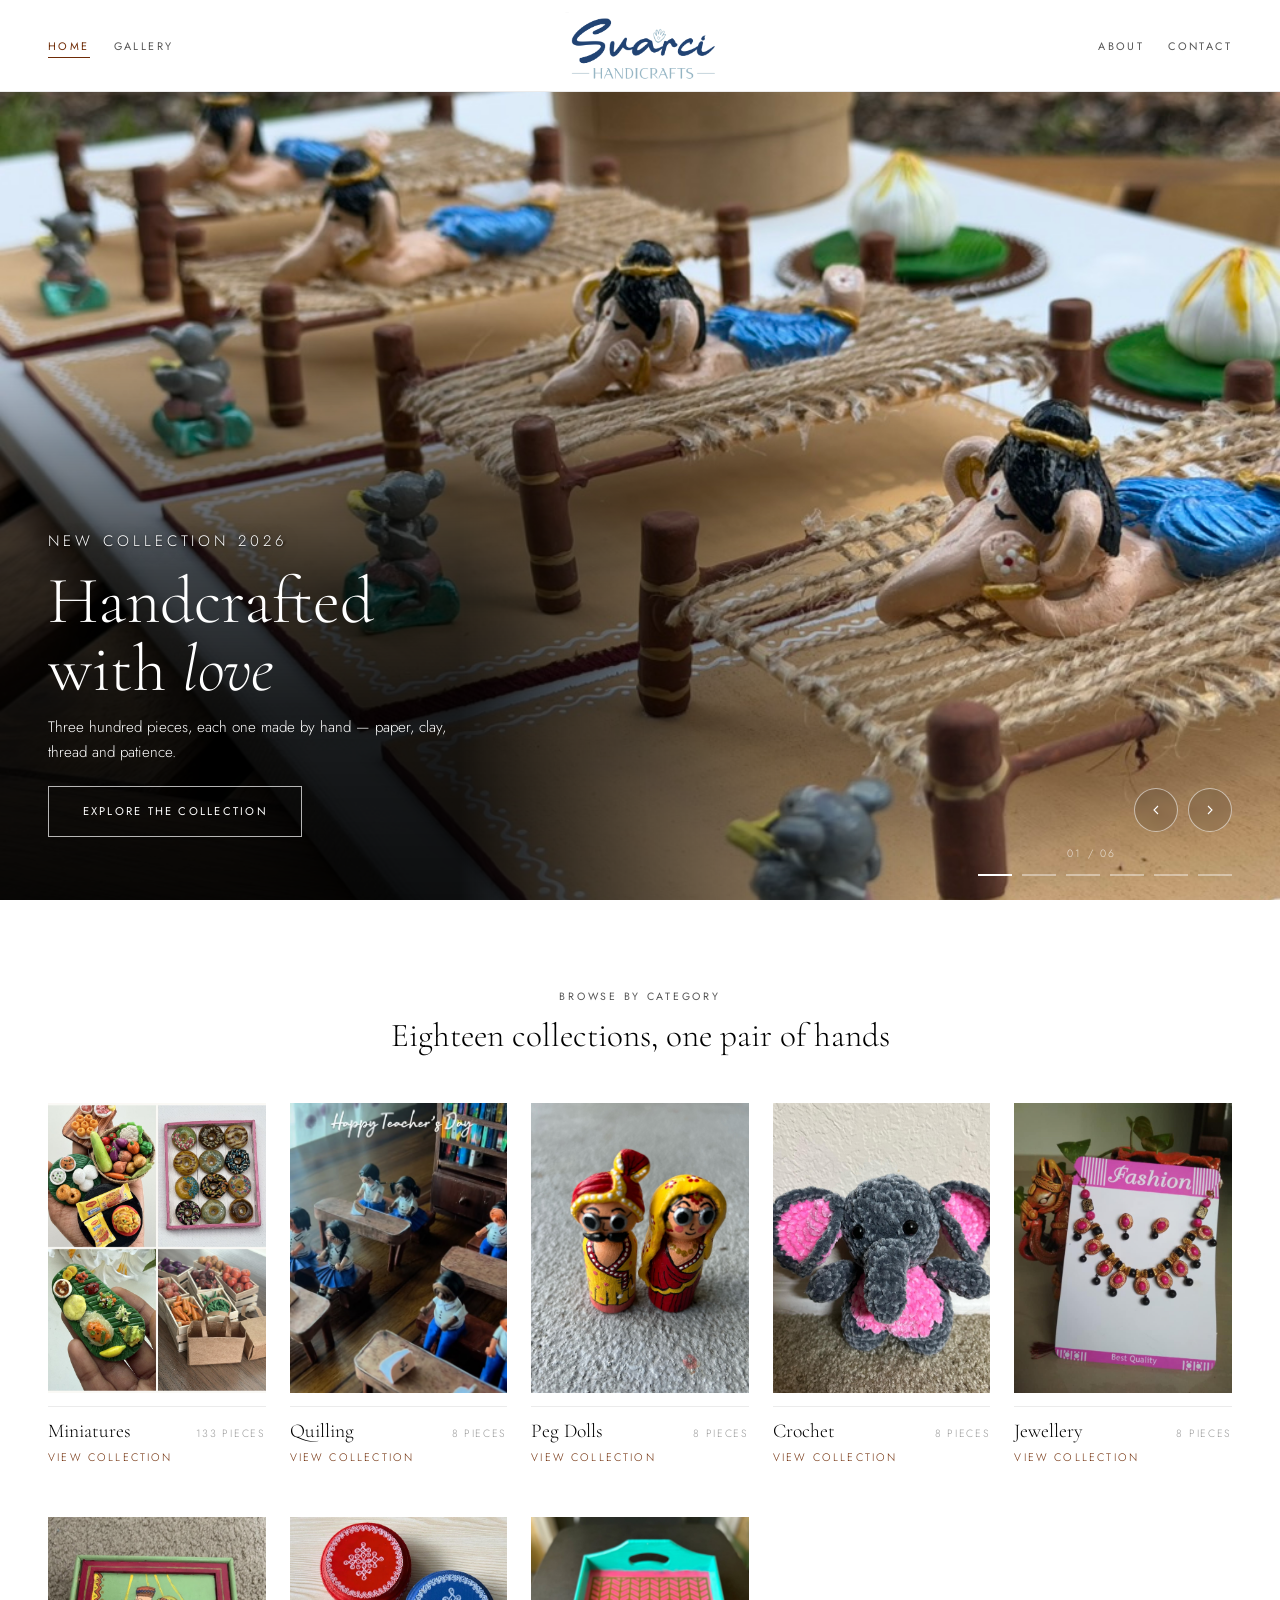
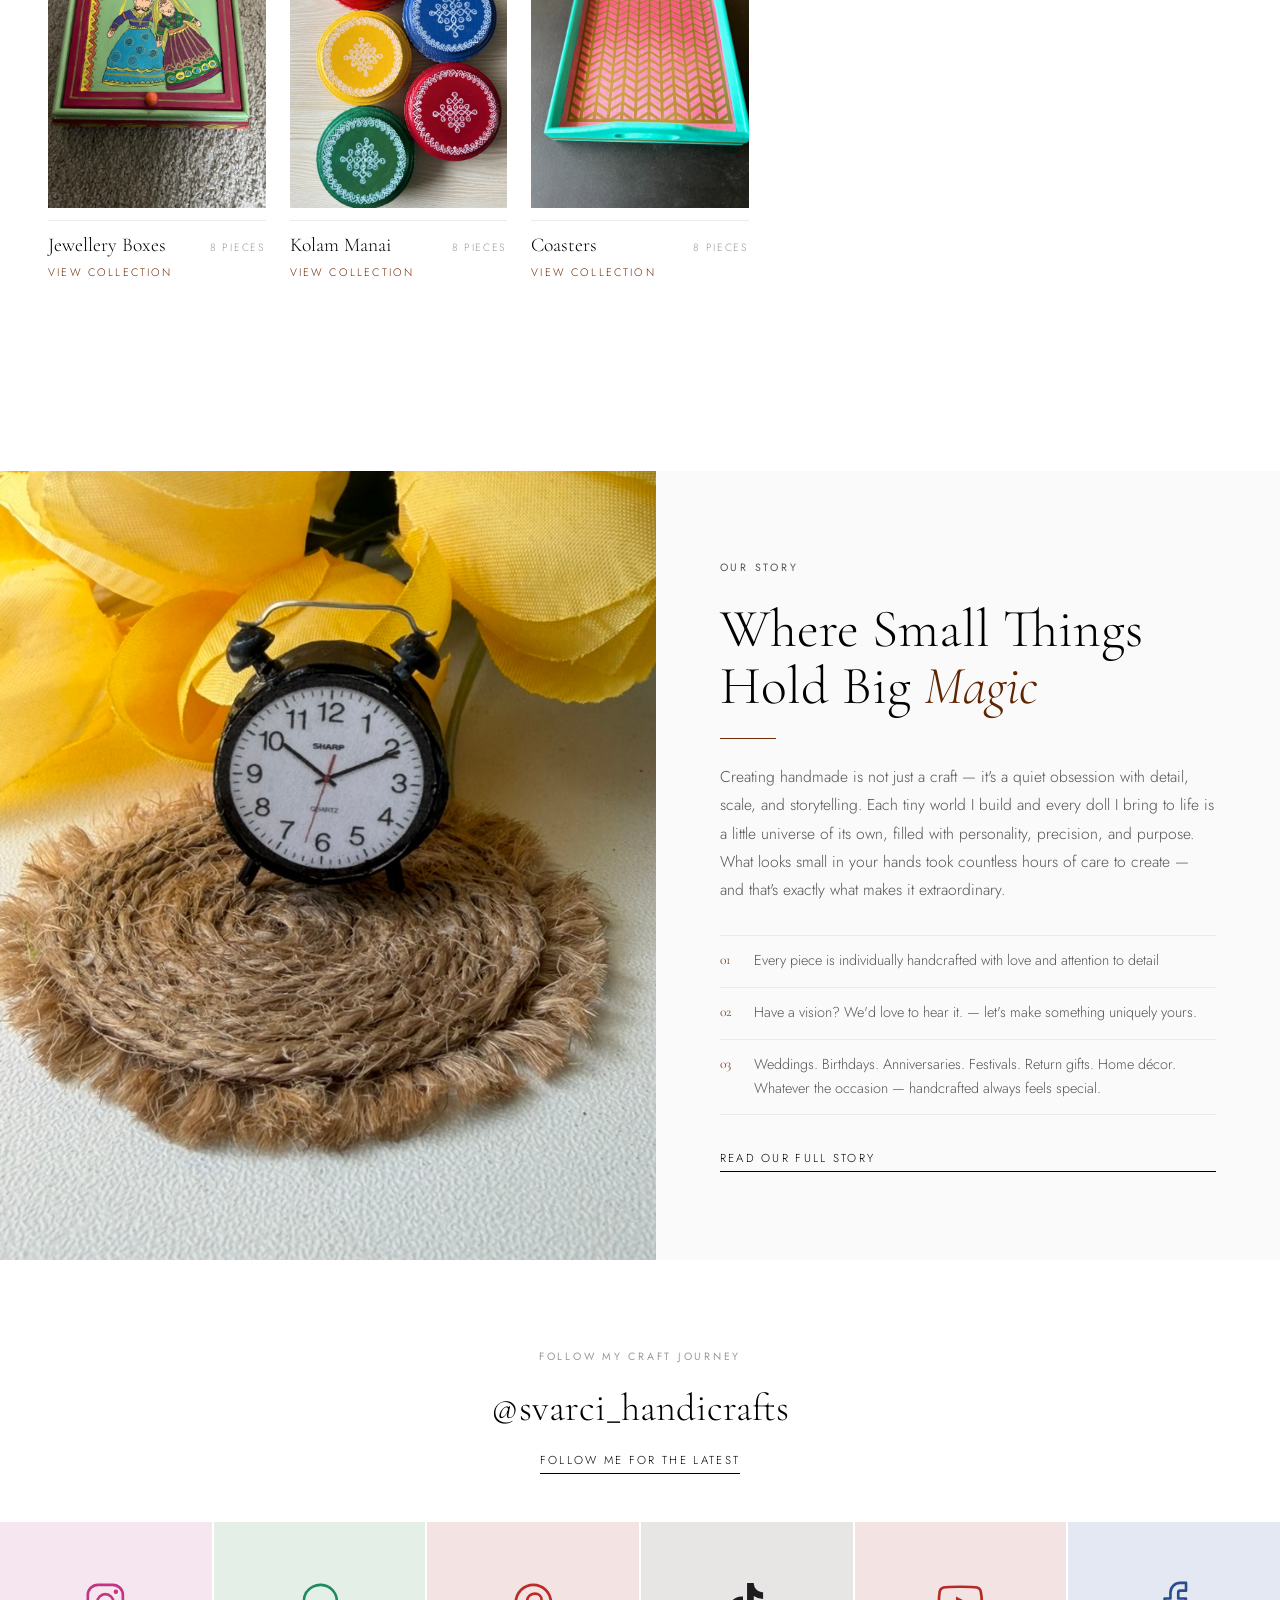
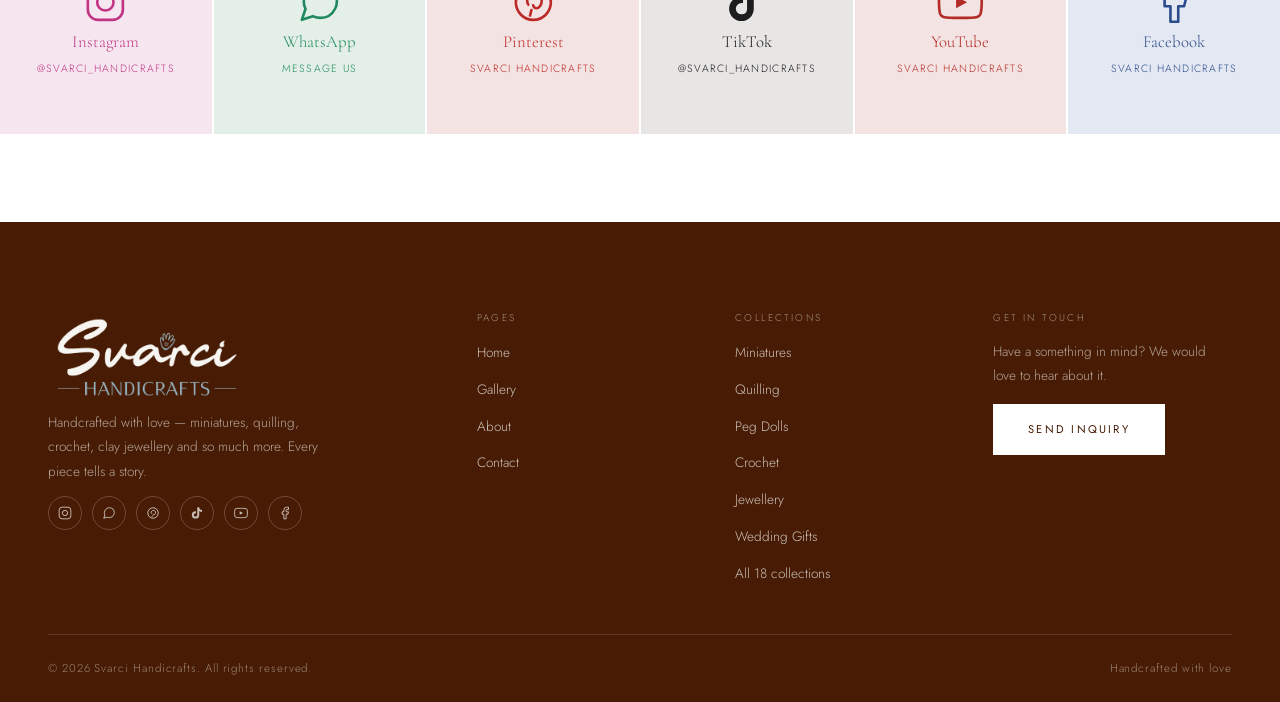
==== commit f8b57388: "Miniatures sets, 4-column square gallery grids, tighter padding - Miniatures: 133 pieces grouped int" ====
--- a/index.html
+++ b/index.html
@@ -8,7 +8,7 @@
 <link rel="preconnect" href="https://fonts.googleapis.com"/>
 <link rel="preconnect" href="https://fonts.gstatic.com" crossorigin/>
 <link href="https://fonts.googleapis.com/css2?family=Cormorant+Garamond:ital,wght@0,300;0,400;0,500;1,300;1,400&family=Jost:wght@300;400;500&display=swap" rel="stylesheet"/>
-<link rel="stylesheet" href="css/styles.css"/>
+<link rel="stylesheet" href="css/styles.css?v=10"/>
 </head>
 <body>
 
@@ -246,7 +246,7 @@
 </div>
 </footer>
 
-<script src="js/catalog.js?v=2"></script>
+<script src="js/catalog.js?v=4"></script>
 <script src="js/gallery.js"></script>
 <script src="js/main.js"></script>
 </body>
--- a/css/styles.css
+++ b/css/styles.css
@@ -206,12 +206,12 @@
 .count-badge{display:inline-flex;align-items:center;padding:.15rem .5rem;border-radius:999px;background:rgba(255,255,255,.24);color:var(--white);font-size:.66rem;letter-spacing:.04em}
 
 /* ── COLLECTION GRID ── */
-.gallery-grid{display:grid;grid-template-columns:repeat(3,1fr);gap:var(--sp-lg) var(--sp-md);margin-top:var(--sp-lg)}
+.gallery-grid{display:grid;grid-template-columns:repeat(4,1fr);gap:var(--sp-md) var(--sp-md);margin-top:var(--sp-lg)}
 .gallery-card{display:block}
-.gallery-card .frame{position:relative;overflow:hidden;aspect-ratio:3/4;background:var(--bone-3)}
+.gallery-card .frame{position:relative;overflow:hidden;aspect-ratio:1/1;background:var(--bone-3)}
 .gallery-card .frame .img-placeholder{position:absolute;inset:0;height:100%;transition:transform 1.1s var(--ease)}
 .gallery-card:hover .frame .img-placeholder{transform:scale(1.045)}
-.gallery-card-info{padding-top:var(--sp-sm);text-align:center}
+.gallery-card-info{padding-top:.5rem;text-align:center}
 .gallery-card-name{font-family:var(--serif);font-size:1.15rem;color:var(--ink)}
 .gallery-card-cat{font-size:.63rem;letter-spacing:.18em;text-transform:uppercase;color:var(--ink-3);margin-top:4px}
 .gallery-hidden{display:none!important}
@@ -337,7 +337,7 @@
 }
 
 /* ── COLLECTION DETAIL ── */
-.coll-hero{padding-bottom:calc(var(--sp-xl) - 1.5rem)}
+.coll-hero,.gallery-hero{padding-top:24px;padding-bottom:24px}
 .coll-back{display:inline-block;margin-bottom:var(--sp-md);border-bottom:1px solid var(--line);padding-bottom:3px;transition:all var(--t-fast)}
 .coll-back:hover{color:var(--ink);border-color:var(--ink)}
 .coll-hero h1{margin-bottom:.9rem}
@@ -346,6 +346,19 @@
 .coll-row{display:grid;gap:var(--sp-md)}
 .coll-row.one{grid-template-columns:1fr}
 .coll-row.two{grid-template-columns:1fr 1fr}
+.coll-grid{display:grid;grid-template-columns:repeat(4,1fr);gap:var(--sp-md) var(--sp-md)}
+.coll-grid .coll-figure figcaption{flex-direction:column;align-items:flex-start;gap:.15rem;font-size:1rem;line-height:1.3;padding-top:.5rem;margin-top:.5rem}
+.coll-body{background:var(--bone)}
+/* Category sections (Gallery + collection pages): 24px top and bottom */
+.gallery-body,.coll-body{padding:24px 0}
+.gallery-body .gallery-grid,.coll-body .coll-stack{margin-top:0}
+.coll-grid .coll-figure figcaption span{font-size:.68rem;letter-spacing:.16em}
+.coll-set+.coll-set{margin-top:var(--sp-lg)}
+.coll-set-head{display:flex;align-items:baseline;justify-content:space-between;gap:var(--sp-sm);padding-bottom:var(--sp-sm);margin-bottom:var(--sp-md);border-bottom:1px solid #1D1D1D}
+.coll-set-title{font-family:var(--serif);font-size:clamp(1.4rem,2.4vw,2rem);font-weight:700;color:#1D1D1D;line-height:1.2}
+.coll-set-head .text-overline{white-space:nowrap}
+@media(max-width:1024px){.coll-grid{grid-template-columns:repeat(3,1fr)}}
+@media(max-width:768px){.coll-grid{grid-template-columns:repeat(2,1fr);gap:var(--sp-md) var(--sp-sm)}}
 .coll-figure{display:flex;flex-direction:column}
 .coll-open{display:block;width:100%;padding:0;cursor:zoom-in}
 .coll-figure .frame{position:relative;overflow:hidden;background:var(--bone-3);width:100%}
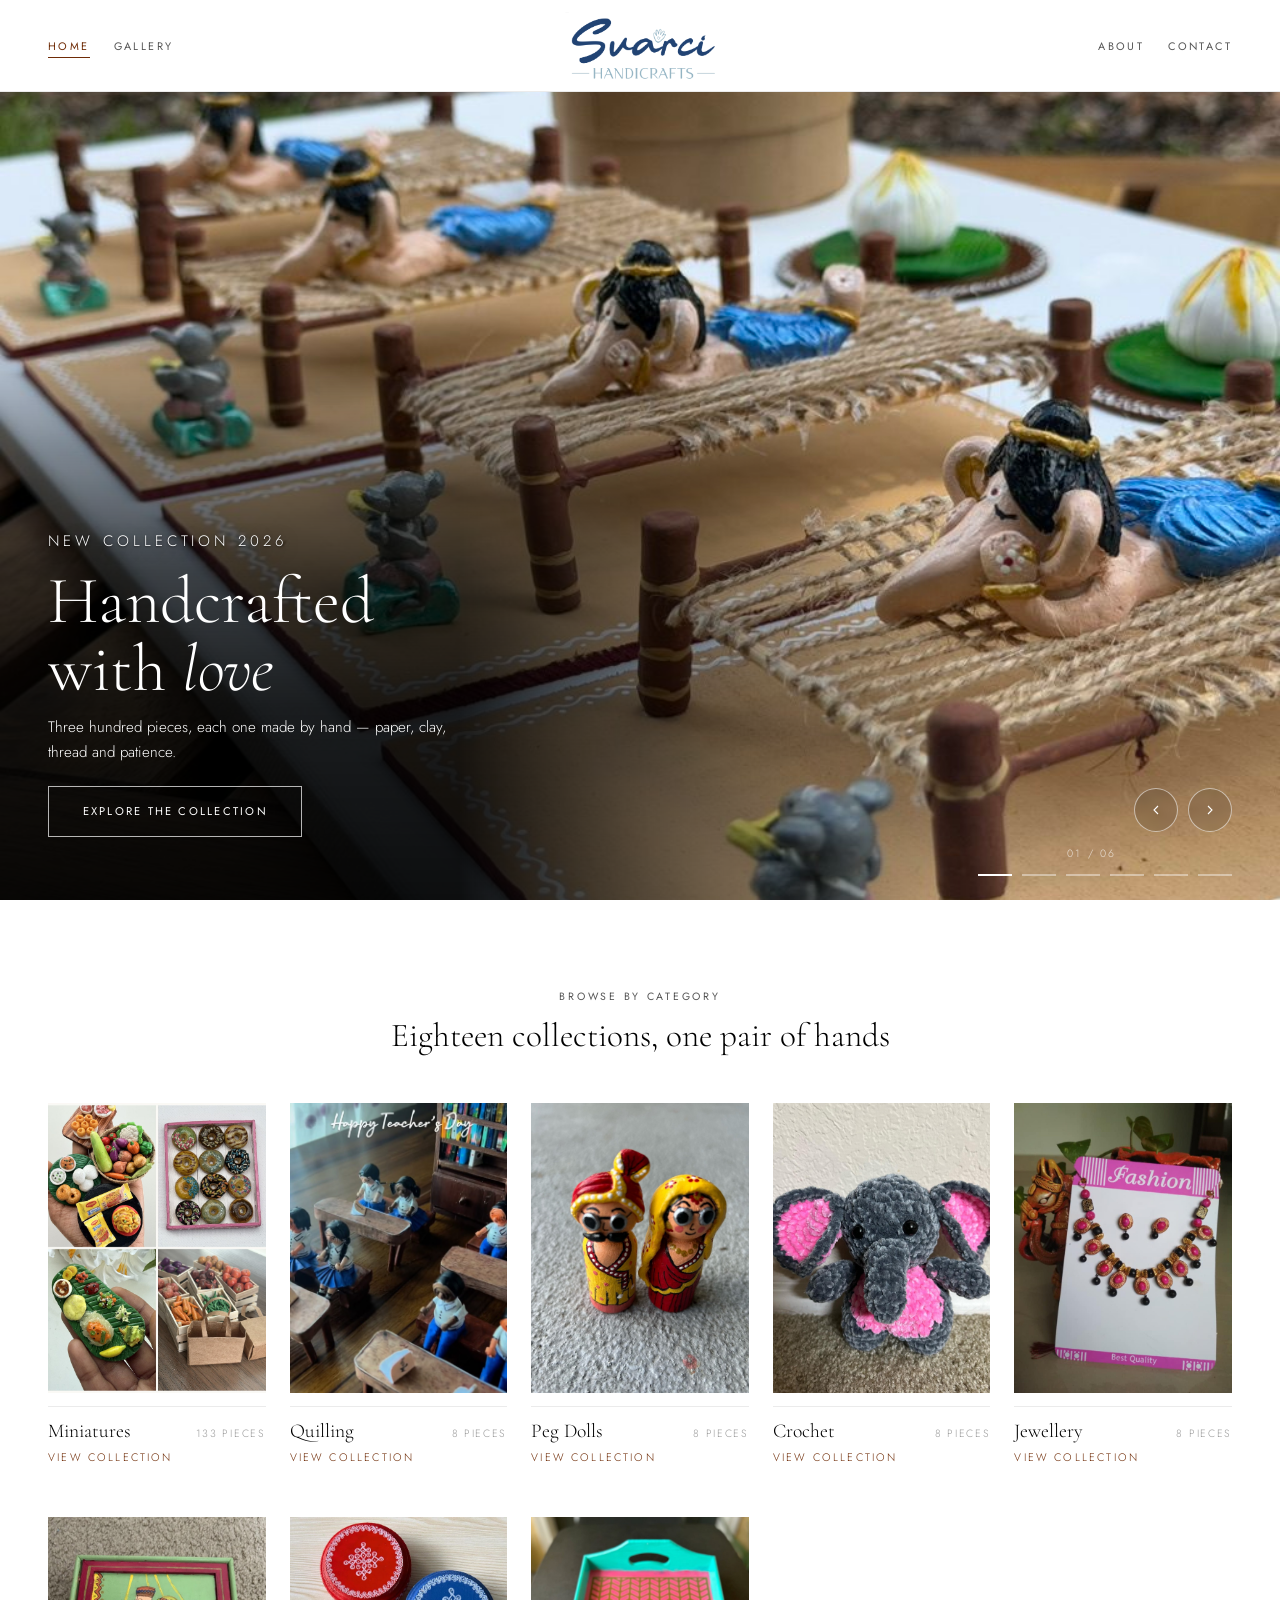
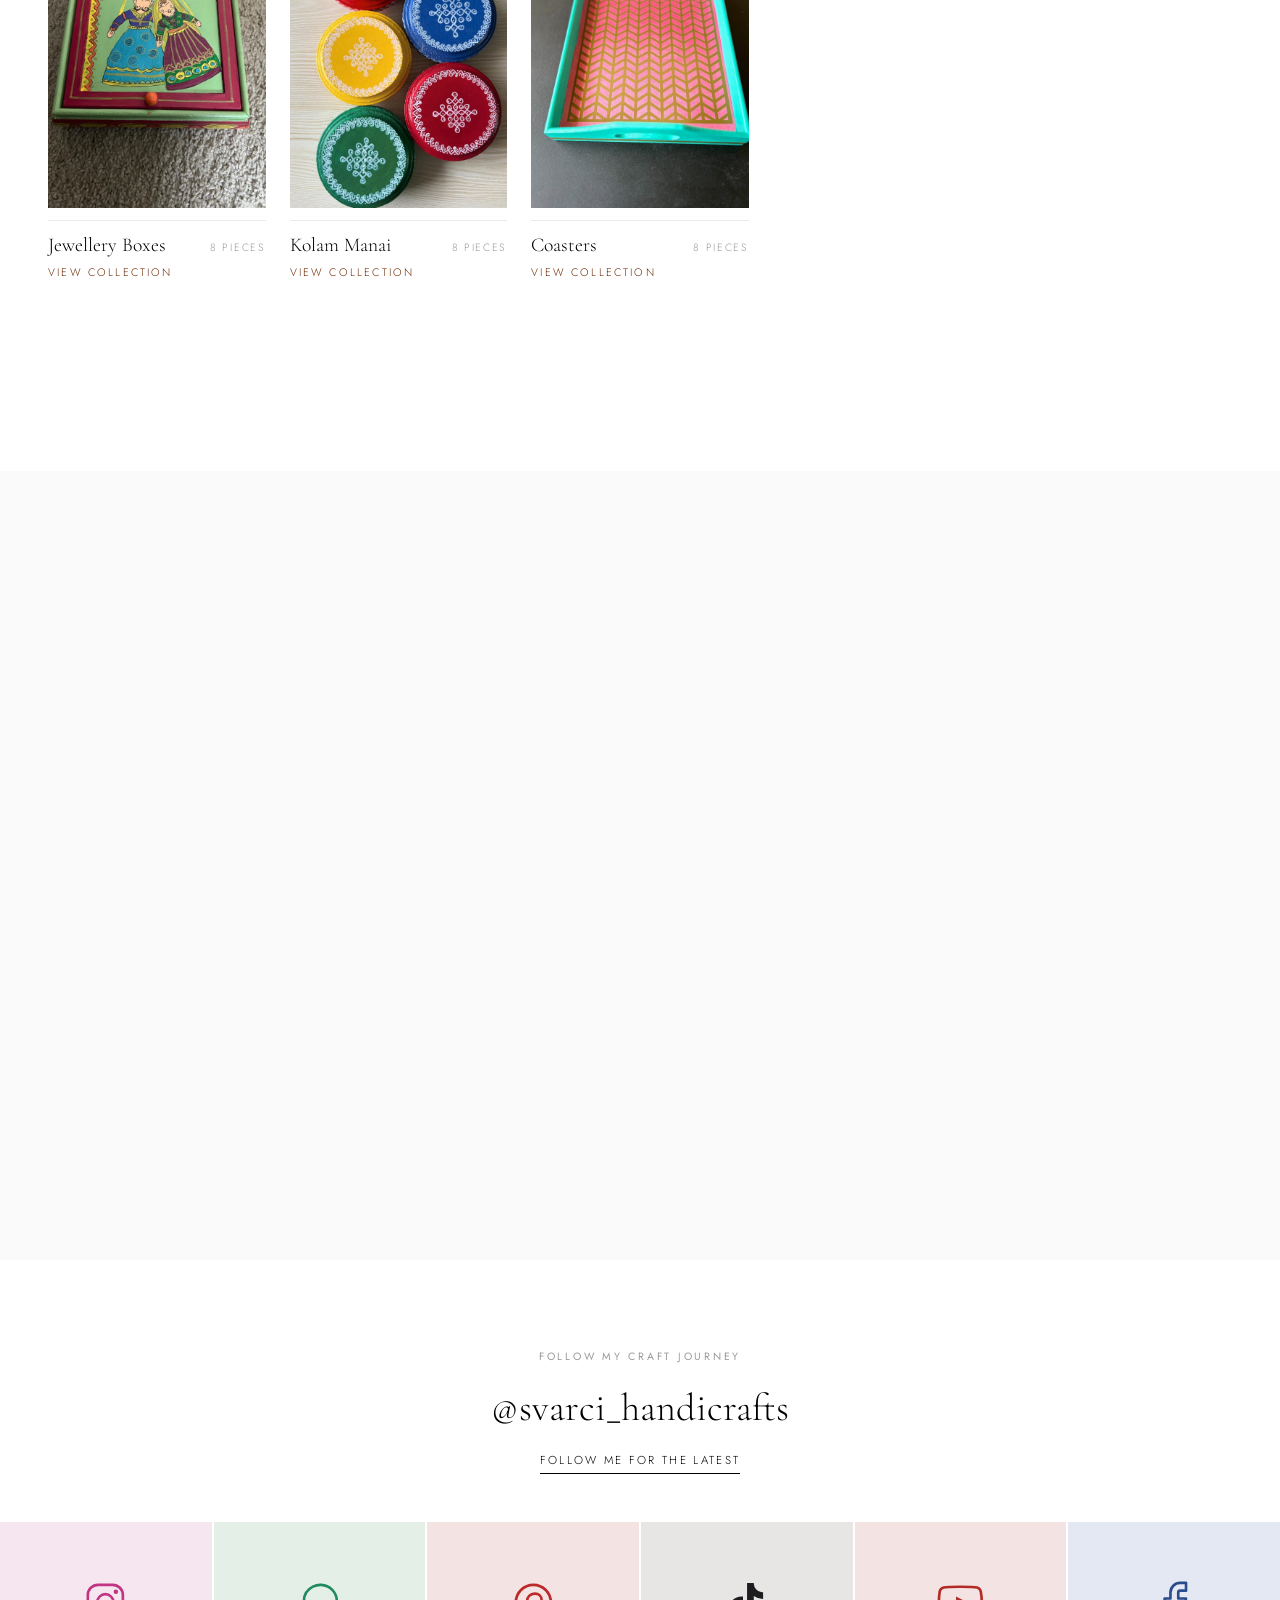
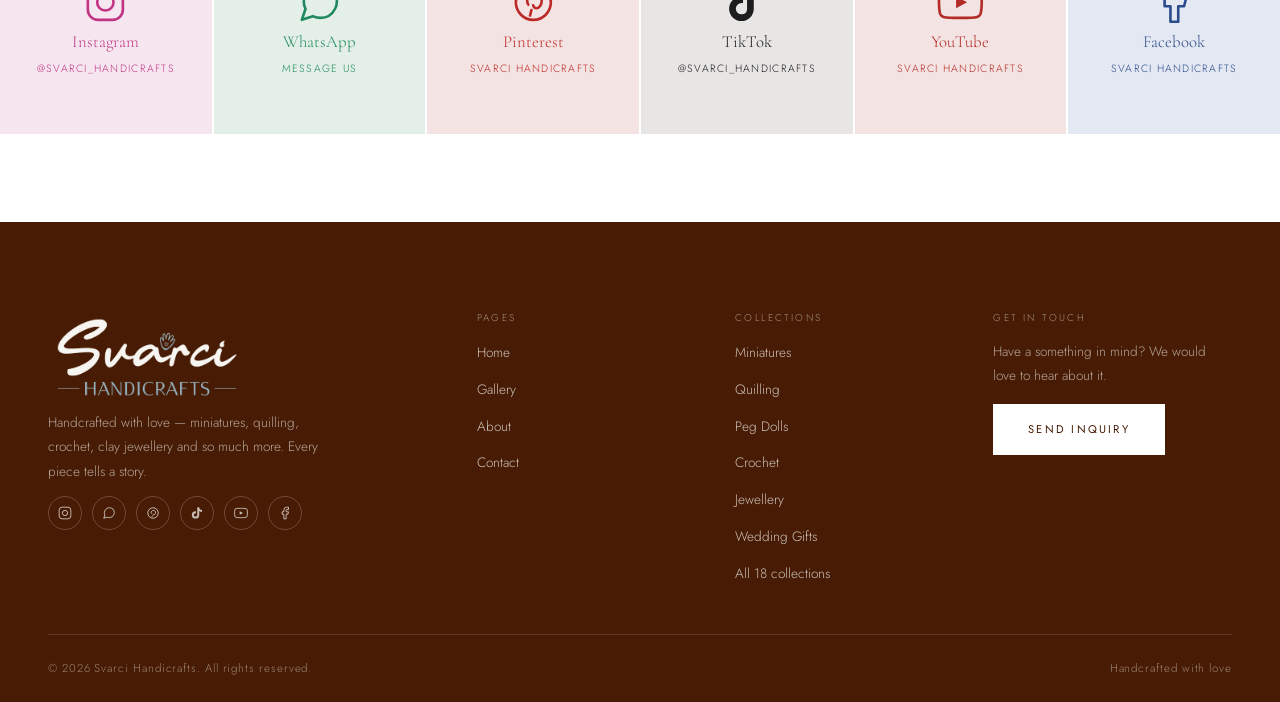
==== commit c7ae3ad1: "Optimize gallery images and serve homepage slides as WebP Re-encode 294 JPEGs at quality 82 (progres" ====
--- a/index.html
+++ b/index.html
@@ -66,7 +66,7 @@
 </div>
 </div>
 <div class="hero-slide">
-<img class="hero-slide-img" src="uploads/pasted-1788102655025-0.png" alt="Miniature clay donuts in a painted pink box"/>
+<img class="hero-slide-img" src="uploads/pasted-1788102655025-0.webp" alt="Miniature clay donuts in a painted pink box"/>
 <div class="hero-slide-scrim"></div>
 <div class="hero-slide-content">
 <p class="text-overline">Miniature Worlds</p>
@@ -76,7 +76,7 @@
 </div>
 </div>
 <div class="hero-slide">
-<img class="hero-slide-img" src="uploads/pasted-1788102722881-0.png" alt="Miniature breakfast tray with coffee cups, bread loaf and toast"/>
+<img class="hero-slide-img" src="uploads/pasted-1788102722881-0.webp" alt="Miniature breakfast tray with coffee cups, bread loaf and toast"/>
 <div class="hero-slide-scrim"></div>
 <div class="hero-slide-content">
 <p class="text-overline">Miniature Kitchens</p>
@@ -86,7 +86,7 @@
 </div>
 </div>
 <div class="hero-slide">
-<img class="hero-slide-img" src="uploads/pasted-1788102752680-0.png" alt="Miniature tea glasses and biscuits on a grey tray"/>
+<img class="hero-slide-img" src="uploads/pasted-1788102752680-0.webp" alt="Miniature tea glasses and biscuits on a grey tray"/>
 <div class="hero-slide-scrim"></div>
 <div class="hero-slide-content">
 <p class="text-overline">Petti Kadai Series</p>
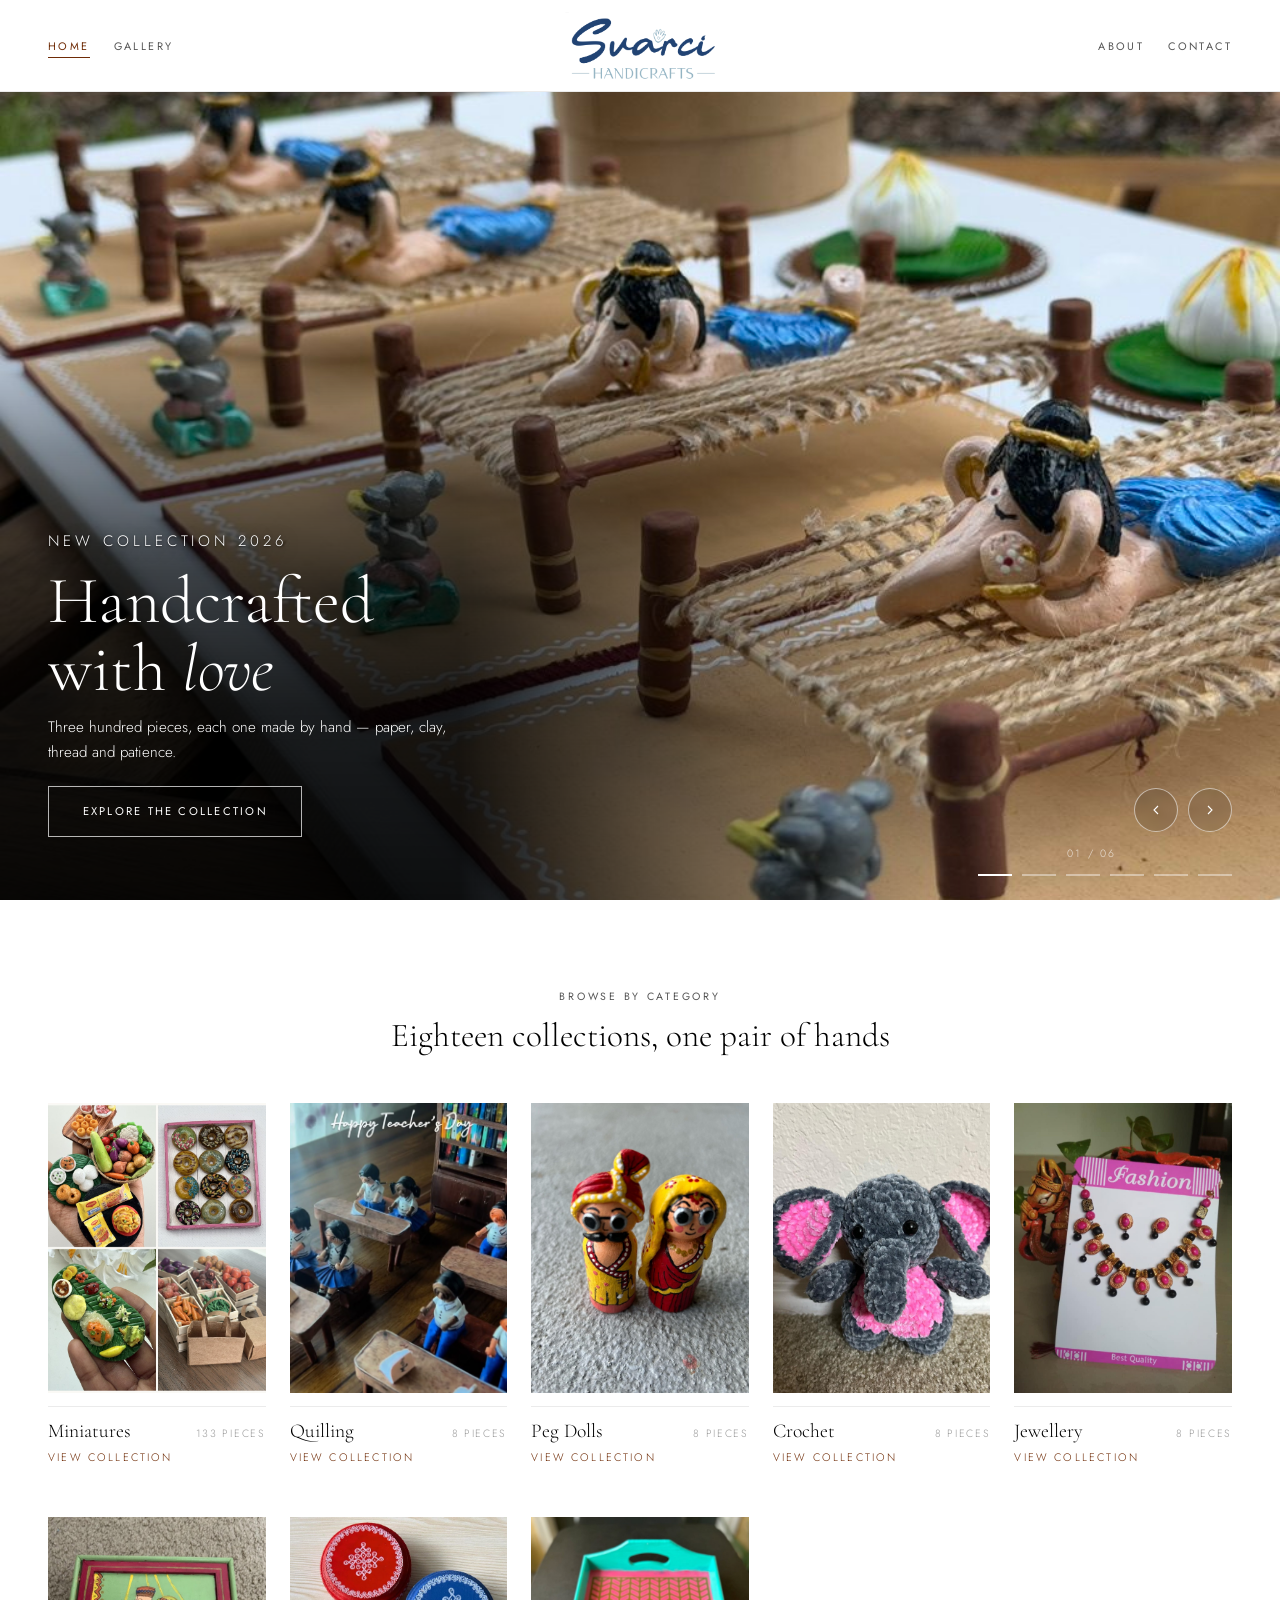
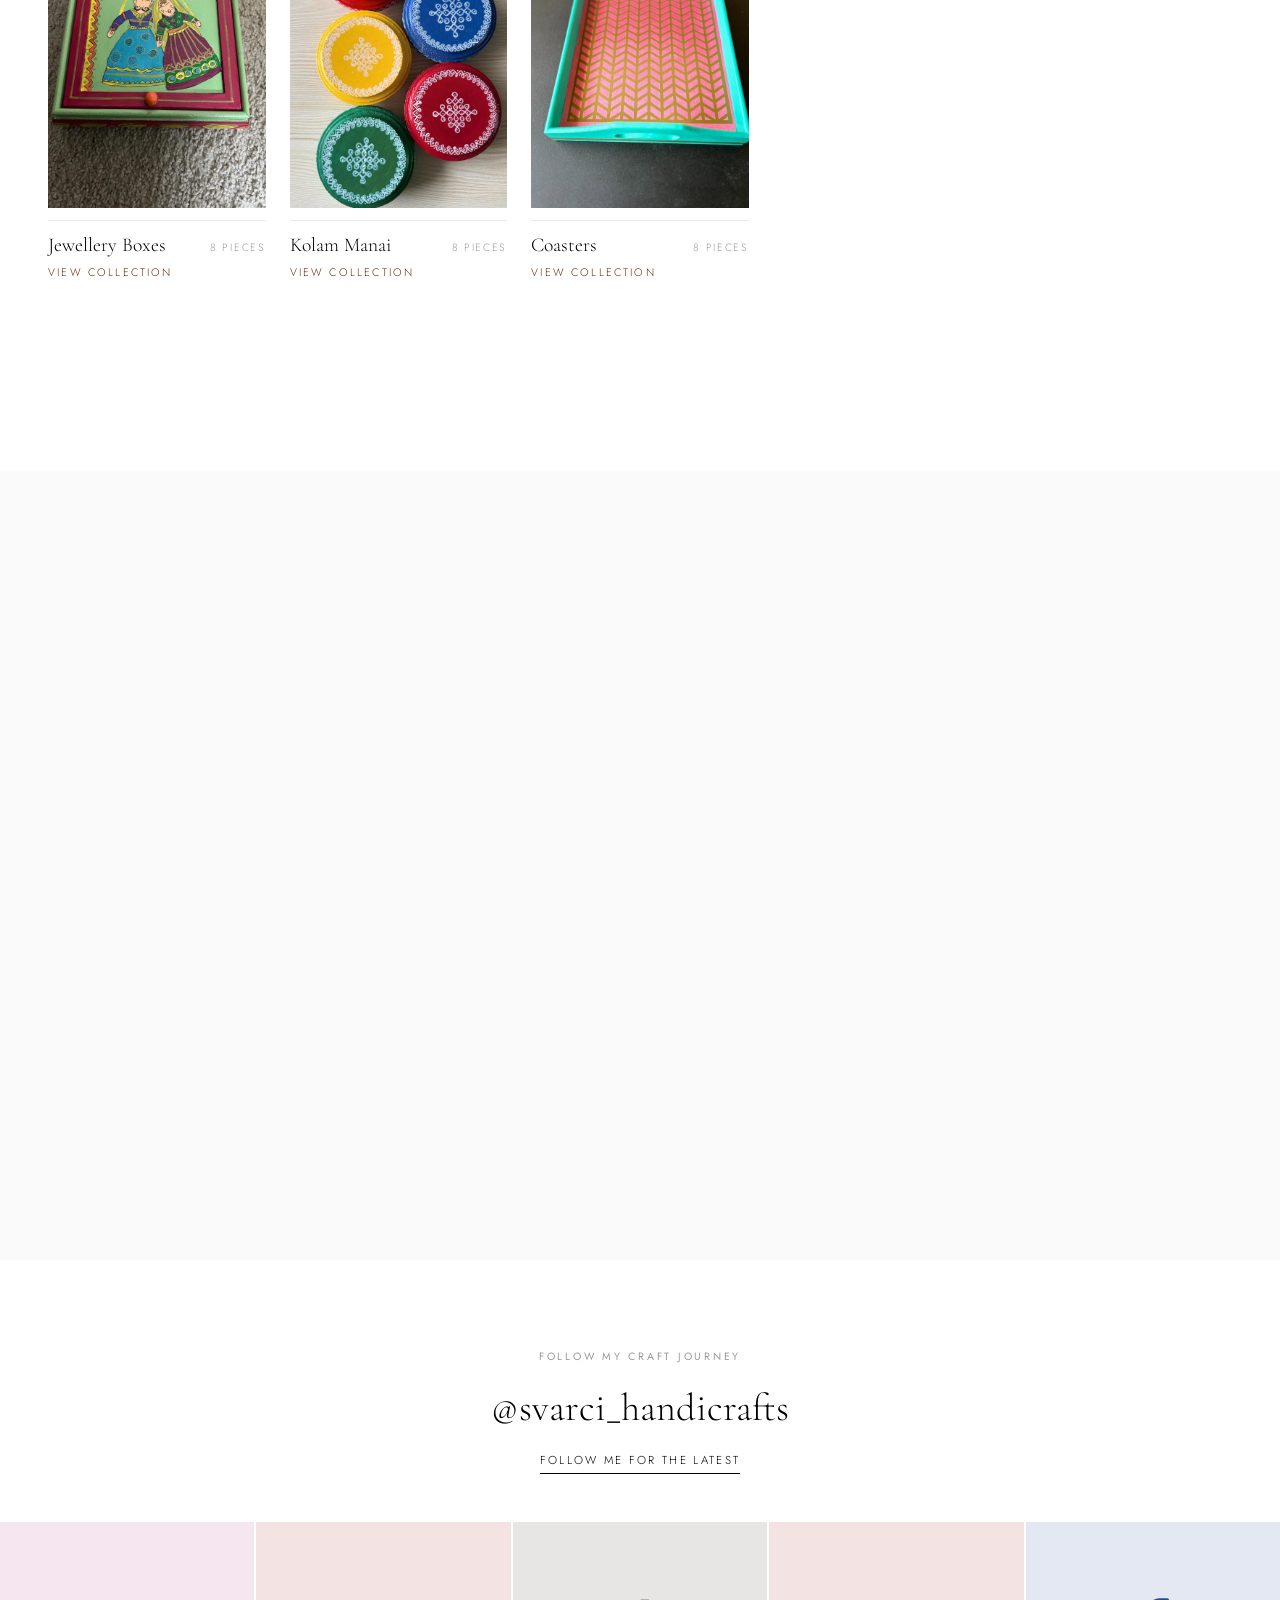
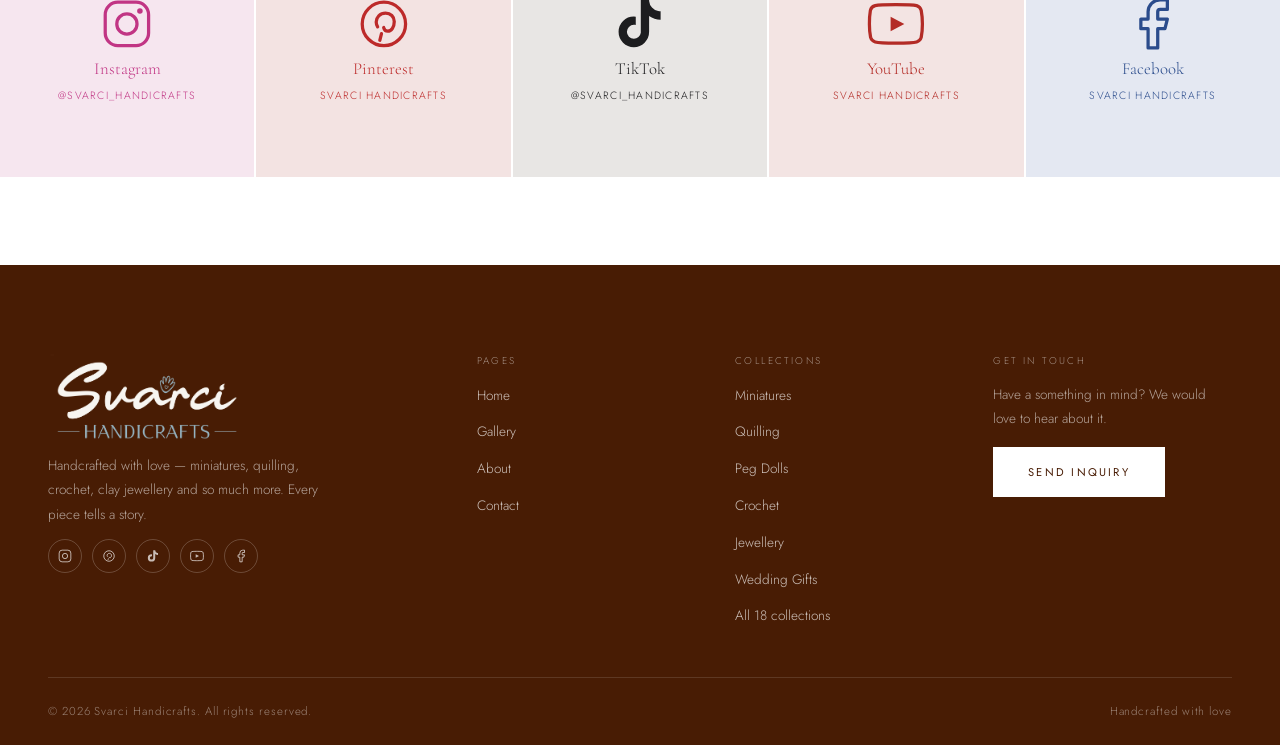
==== commit 1469d64f: "Link social profiles, hide WhatsApp, cap images at 2048px and use WebP - Point Instagram, YouTube, F" ====
--- a/index.html
+++ b/index.html
@@ -8,7 +8,7 @@
 <link rel="preconnect" href="https://fonts.googleapis.com"/>
 <link rel="preconnect" href="https://fonts.gstatic.com" crossorigin/>
 <link href="https://fonts.googleapis.com/css2?family=Cormorant+Garamond:ital,wght@0,300;0,400;0,500;1,300;1,400&family=Jost:wght@300;400;500&display=swap" rel="stylesheet"/>
-<link rel="stylesheet" href="css/styles.css?v=10"/>
+<link rel="stylesheet" href="css/styles.css?v=11"/>
 </head>
 <body>
 
@@ -66,7 +66,7 @@
 </div>
 </div>
 <div class="hero-slide">
-<img class="hero-slide-img" src="uploads/pasted-1788102655025-0.webp" alt="Miniature clay donuts in a painted pink box"/>
+<img class="hero-slide-img" src="uploads/pasted-1788102655025-0.webp?v=2" alt="Miniature clay donuts in a painted pink box"/>
 <div class="hero-slide-scrim"></div>
 <div class="hero-slide-content">
 <p class="text-overline">Miniature Worlds</p>
@@ -76,7 +76,7 @@
 </div>
 </div>
 <div class="hero-slide">
-<img class="hero-slide-img" src="uploads/pasted-1788102722881-0.webp" alt="Miniature breakfast tray with coffee cups, bread loaf and toast"/>
+<img class="hero-slide-img" src="uploads/pasted-1788102722881-0.webp?v=2" alt="Miniature breakfast tray with coffee cups, bread loaf and toast"/>
 <div class="hero-slide-scrim"></div>
 <div class="hero-slide-content">
 <p class="text-overline">Miniature Kitchens</p>
@@ -86,7 +86,7 @@
 </div>
 </div>
 <div class="hero-slide">
-<img class="hero-slide-img" src="uploads/pasted-1788102752680-0.webp" alt="Miniature tea glasses and biscuits on a grey tray"/>
+<img class="hero-slide-img" src="uploads/pasted-1788102752680-0.webp?v=2" alt="Miniature tea glasses and biscuits on a grey tray"/>
 <div class="hero-slide-scrim"></div>
 <div class="hero-slide-content">
 <p class="text-overline">Petti Kadai Series</p>
@@ -180,23 +180,23 @@
 <div class="social-head fade-up">
 <p class="text-overline">FOLLOW MY CRAFT JOURNEY</p>
 <div class="social-handle">@svarci_handicrafts</div>
-<a href="#" class="link-underline">FOLLOW ME FOR THE LATEST</a>
+<a href="https://www.instagram.com/svarci_handicrafts/" target="_blank" rel="noopener" class="link-underline">FOLLOW ME FOR THE LATEST</a>
 </div>
 <div class="insta-strip">
-<a href="#" class="insta-tile" aria-label="Instagram"><div class="social-thumb" style="--brand:#C13584;--brand-tint:#f6e6ef"><svg viewBox="0 0 24 24" fill="none" stroke="currentColor" stroke-width="1.35" stroke-linecap="round" stroke-linejoin="round"><rect x="3" y="3" width="18" height="18" rx="5.2"/><circle cx="12" cy="12" r="4.2"/><circle cx="17.4" cy="6.6" r="1.15" fill="currentColor" stroke="none"/></svg><span class="social-thumb-name">Instagram</span><span class="social-thumb-handle">@svarci_handicrafts</span></div><span class="glyph"><svg viewBox="0 0 24 24"><rect x="2" y="2" width="20" height="20" rx="5"/><circle cx="12" cy="12" r="4.5"/><circle cx="17.5" cy="6.5" r="1" fill="currentColor" stroke="none"/></svg><em>Instagram</em></span></a>
-<a href="#" class="insta-tile" aria-label="WhatsApp"><div class="social-thumb" style="--brand:#1f8a5f;--brand-tint:#e3efe7"><svg viewBox="0 0 24 24" fill="none" stroke="currentColor" stroke-width="1.35" stroke-linecap="round" stroke-linejoin="round"><path d="M21 11.5a8.38 8.38 0 0 1-.9 3.8 8.5 8.5 0 0 1-7.6 4.7 8.38 8.38 0 0 1-3.8-.9L3 21l1.9-5.7a8.38 8.38 0 0 1-.9-3.8 8.5 8.5 0 0 1 4.7-7.6 8.38 8.38 0 0 1 3.8-.9h.5a8.48 8.48 0 0 1 8 8v.5z"/></svg><span class="social-thumb-name">WhatsApp</span><span class="social-thumb-handle">Message us</span></div><span class="glyph"><svg viewBox="0 0 24 24"><path d="M21 11.5a8.38 8.38 0 0 1-.9 3.8 8.5 8.5 0 0 1-7.6 4.7 8.38 8.38 0 0 1-3.8-.9L3 21l1.9-5.7a8.38 8.38 0 0 1-.9-3.8 8.5 8.5 0 0 1 4.7-7.6 8.38 8.38 0 0 1 3.8-.9h.5a8.48 8.48 0 0 1 8 8v.5z"/></svg><em>WhatsApp</em></span></a>
-<a href="#" class="insta-tile" aria-label="Pinterest"><div class="social-thumb" style="--brand:#bd2a2a;--brand-tint:#f3e3e2"><svg viewBox="0 0 24 24" fill="none" stroke="currentColor" stroke-width="1.35" stroke-linecap="round" stroke-linejoin="round"><circle cx="12" cy="12" r="9"/><path d="M11 16l-.7 2.8"/><path d="M9.4 13.2c-.3-.5-.6-1.3-.6-2 0-1.9 1.5-3.7 3.9-3.7 2.1 0 3.6 1.5 3.6 3.5 0 2.4-1.2 4-2.7 4-.8 0-1.5-.7-1.7-1.5"/></svg><span class="social-thumb-name">Pinterest</span><span class="social-thumb-handle">Svarci Handicrafts</span></div><span class="glyph"><svg viewBox="0 0 24 24"><circle cx="12" cy="12" r="9"/><path d="M11 16l-.7 2.8"/><path d="M9.4 13.2c-.3-.5-.6-1.3-.6-2 0-1.9 1.5-3.7 3.9-3.7 2.1 0 3.6 1.5 3.6 3.5 0 2.4-1.2 4-2.7 4-.8 0-1.5-.7-1.7-1.5"/></svg><em>Pinterest</em></span></a>
-<a href="#" class="insta-tile" aria-label="TikTok"><div class="social-thumb" style="--brand:#1d1d1f;--brand-tint:#e8e6e4"><svg viewBox="0 0 24 24" fill="none" stroke="currentColor" stroke-width="1.35" stroke-linecap="round" stroke-linejoin="round"><path d="M19.59 6.69a4.83 4.83 0 0 1-3.77-4.25V2h-3.45v13.67a2.89 2.89 0 0 1-2.88 2.5 2.89 2.89 0 1 1 0-5.78c.28 0 .54.04.79.1V9.01a6.28 6.28 0 0 0-.79-.05 6.34 6.34 0 1 0 6.33 6.34V8.73a8.18 8.18 0 0 0 4.78 1.52V6.79a4.85 4.85 0 0 1-1.01-.1z" fill="currentColor" stroke="none"/></svg><span class="social-thumb-name">TikTok</span><span class="social-thumb-handle">@svarci_handicrafts</span></div><span class="glyph"><svg viewBox="0 0 24 24" fill="currentColor" stroke="none"><path d="M19.59 6.69a4.83 4.83 0 0 1-3.77-4.25V2h-3.45v13.67a2.89 2.89 0 0 1-2.88 2.5 2.89 2.89 0 1 1 0-5.78c.28 0 .54.04.79.1V9.01a6.28 6.28 0 0 0-.79-.05 6.34 6.34 0 1 0 6.33 6.34V8.73a8.18 8.18 0 0 0 4.78 1.52V6.79a4.85 4.85 0 0 1-1.01-.1z"/></svg><em>TikTok</em></span></a>
-<a href="#" class="insta-tile" aria-label="YouTube"><div class="social-thumb" style="--brand:#b32b26;--brand-tint:#f3e4e3"><svg viewBox="0 0 24 24" fill="none" stroke="currentColor" stroke-width="1.35" stroke-linecap="round" stroke-linejoin="round"><path d="M22.5 6.4a2.8 2.8 0 0 0-1.9-2C18.9 4 12 4 12 4s-6.9 0-8.6.4a2.8 2.8 0 0 0-2 2A29 29 0 0 0 1 12a29 29 0 0 0 .5 5.6 2.8 2.8 0 0 0 1.9 1.9C5.1 20 12 20 12 20s6.9 0 8.6-.5a2.8 2.8 0 0 0 1.9-1.9A29 29 0 0 0 23 12a29 29 0 0 0-.5-5.6z"/><polygon points="9.8 15 15.5 12 9.8 9" fill="currentColor" stroke="none"/></svg><span class="social-thumb-name">YouTube</span><span class="social-thumb-handle">Svarci Handicrafts</span></div><span class="glyph"><svg viewBox="0 0 24 24"><path d="M22.5 6.4a2.8 2.8 0 0 0-1.9-2C18.9 4 12 4 12 4s-6.9 0-8.6.4a2.8 2.8 0 0 0-2 2A29 29 0 0 0 1 12a29 29 0 0 0 .5 5.6 2.8 2.8 0 0 0 1.9 1.9C5.1 20 12 20 12 20s6.9 0 8.6-.5a2.8 2.8 0 0 0 1.9-1.9A29 29 0 0 0 23 12a29 29 0 0 0-.5-5.6z"/><polygon points="9.8 15 15.5 12 9.8 9" fill="currentColor" stroke="none"/></svg><em>YouTube</em></span></a>
-<a href="#" class="insta-tile" aria-label="Facebook"><div class="social-thumb" style="--brand:#2b4c8c;--brand-tint:#e4e8f2"><svg viewBox="0 0 24 24" fill="none" stroke="currentColor" stroke-width="1.35" stroke-linecap="round" stroke-linejoin="round"><path d="M18 2h-3a5 5 0 0 0-5 5v3H7v4h3v8h4v-8h3l1-4h-4V7a1 1 0 0 1 1-1h3z"/></svg><span class="social-thumb-name">Facebook</span><span class="social-thumb-handle">Svarci Handicrafts</span></div><span class="glyph"><svg viewBox="0 0 24 24"><path d="M18 2h-3a5 5 0 0 0-5 5v3H7v4h3v8h4v-8h3l1-4h-4V7a1 1 0 0 1 1-1h3z"/></svg><em>Facebook</em></span></a>
+<a href="https://www.instagram.com/svarci_handicrafts/" target="_blank" rel="noopener" class="insta-tile" aria-label="Instagram"><div class="social-thumb" style="--brand:#C13584;--brand-tint:#f6e6ef"><svg viewBox="0 0 24 24" fill="none" stroke="currentColor" stroke-width="1.35" stroke-linecap="round" stroke-linejoin="round"><rect x="3" y="3" width="18" height="18" rx="5.2"/><circle cx="12" cy="12" r="4.2"/><circle cx="17.4" cy="6.6" r="1.15" fill="currentColor" stroke="none"/></svg><span class="social-thumb-name">Instagram</span><span class="social-thumb-handle">@svarci_handicrafts</span></div><span class="glyph"><svg viewBox="0 0 24 24"><rect x="2" y="2" width="20" height="20" rx="5"/><circle cx="12" cy="12" r="4.5"/><circle cx="17.5" cy="6.5" r="1" fill="currentColor" stroke="none"/></svg><em>Instagram</em></span></a>
+<a href="#" class="insta-tile is-hidden" hidden aria-label="WhatsApp"><div class="social-thumb" style="--brand:#1f8a5f;--brand-tint:#e3efe7"><svg viewBox="0 0 24 24" fill="none" stroke="currentColor" stroke-width="1.35" stroke-linecap="round" stroke-linejoin="round"><path d="M21 11.5a8.38 8.38 0 0 1-.9 3.8 8.5 8.5 0 0 1-7.6 4.7 8.38 8.38 0 0 1-3.8-.9L3 21l1.9-5.7a8.38 8.38 0 0 1-.9-3.8 8.5 8.5 0 0 1 4.7-7.6 8.38 8.38 0 0 1 3.8-.9h.5a8.48 8.48 0 0 1 8 8v.5z"/></svg><span class="social-thumb-name">WhatsApp</span><span class="social-thumb-handle">Message us</span></div><span class="glyph"><svg viewBox="0 0 24 24"><path d="M21 11.5a8.38 8.38 0 0 1-.9 3.8 8.5 8.5 0 0 1-7.6 4.7 8.38 8.38 0 0 1-3.8-.9L3 21l1.9-5.7a8.38 8.38 0 0 1-.9-3.8 8.5 8.5 0 0 1 4.7-7.6 8.38 8.38 0 0 1 3.8-.9h.5a8.48 8.48 0 0 1 8 8v.5z"/></svg><em>WhatsApp</em></span></a>
+<a href="https://pin.it/5KSjL2XBw" target="_blank" rel="noopener" class="insta-tile" aria-label="Pinterest"><div class="social-thumb" style="--brand:#bd2a2a;--brand-tint:#f3e3e2"><svg viewBox="0 0 24 24" fill="none" stroke="currentColor" stroke-width="1.35" stroke-linecap="round" stroke-linejoin="round"><circle cx="12" cy="12" r="9"/><path d="M11 16l-.7 2.8"/><path d="M9.4 13.2c-.3-.5-.6-1.3-.6-2 0-1.9 1.5-3.7 3.9-3.7 2.1 0 3.6 1.5 3.6 3.5 0 2.4-1.2 4-2.7 4-.8 0-1.5-.7-1.7-1.5"/></svg><span class="social-thumb-name">Pinterest</span><span class="social-thumb-handle">Svarci Handicrafts</span></div><span class="glyph"><svg viewBox="0 0 24 24"><circle cx="12" cy="12" r="9"/><path d="M11 16l-.7 2.8"/><path d="M9.4 13.2c-.3-.5-.6-1.3-.6-2 0-1.9 1.5-3.7 3.9-3.7 2.1 0 3.6 1.5 3.6 3.5 0 2.4-1.2 4-2.7 4-.8 0-1.5-.7-1.7-1.5"/></svg><em>Pinterest</em></span></a>
+<a href="https://www.tiktok.com/@umasara03" target="_blank" rel="noopener" class="insta-tile" aria-label="TikTok"><div class="social-thumb" style="--brand:#1d1d1f;--brand-tint:#e8e6e4"><svg viewBox="0 0 24 24" fill="none" stroke="currentColor" stroke-width="1.35" stroke-linecap="round" stroke-linejoin="round"><path d="M19.59 6.69a4.83 4.83 0 0 1-3.77-4.25V2h-3.45v13.67a2.89 2.89 0 0 1-2.88 2.5 2.89 2.89 0 1 1 0-5.78c.28 0 .54.04.79.1V9.01a6.28 6.28 0 0 0-.79-.05 6.34 6.34 0 1 0 6.33 6.34V8.73a8.18 8.18 0 0 0 4.78 1.52V6.79a4.85 4.85 0 0 1-1.01-.1z" fill="currentColor" stroke="none"/></svg><span class="social-thumb-name">TikTok</span><span class="social-thumb-handle">@svarci_handicrafts</span></div><span class="glyph"><svg viewBox="0 0 24 24" fill="currentColor" stroke="none"><path d="M19.59 6.69a4.83 4.83 0 0 1-3.77-4.25V2h-3.45v13.67a2.89 2.89 0 0 1-2.88 2.5 2.89 2.89 0 1 1 0-5.78c.28 0 .54.04.79.1V9.01a6.28 6.28 0 0 0-.79-.05 6.34 6.34 0 1 0 6.33 6.34V8.73a8.18 8.18 0 0 0 4.78 1.52V6.79a4.85 4.85 0 0 1-1.01-.1z"/></svg><em>TikTok</em></span></a>
+<a href="https://www.youtube.com/@svarcihandicrafts" target="_blank" rel="noopener" class="insta-tile" aria-label="YouTube"><div class="social-thumb" style="--brand:#b32b26;--brand-tint:#f3e4e3"><svg viewBox="0 0 24 24" fill="none" stroke="currentColor" stroke-width="1.35" stroke-linecap="round" stroke-linejoin="round"><path d="M22.5 6.4a2.8 2.8 0 0 0-1.9-2C18.9 4 12 4 12 4s-6.9 0-8.6.4a2.8 2.8 0 0 0-2 2A29 29 0 0 0 1 12a29 29 0 0 0 .5 5.6 2.8 2.8 0 0 0 1.9 1.9C5.1 20 12 20 12 20s6.9 0 8.6-.5a2.8 2.8 0 0 0 1.9-1.9A29 29 0 0 0 23 12a29 29 0 0 0-.5-5.6z"/><polygon points="9.8 15 15.5 12 9.8 9" fill="currentColor" stroke="none"/></svg><span class="social-thumb-name">YouTube</span><span class="social-thumb-handle">Svarci Handicrafts</span></div><span class="glyph"><svg viewBox="0 0 24 24"><path d="M22.5 6.4a2.8 2.8 0 0 0-1.9-2C18.9 4 12 4 12 4s-6.9 0-8.6.4a2.8 2.8 0 0 0-2 2A29 29 0 0 0 1 12a29 29 0 0 0 .5 5.6 2.8 2.8 0 0 0 1.9 1.9C5.1 20 12 20 12 20s6.9 0 8.6-.5a2.8 2.8 0 0 0 1.9-1.9A29 29 0 0 0 23 12a29 29 0 0 0-.5-5.6z"/><polygon points="9.8 15 15.5 12 9.8 9" fill="currentColor" stroke="none"/></svg><em>YouTube</em></span></a>
+<a href="https://www.facebook.com/people/Svarci-Handicrafts/100063672683499/" target="_blank" rel="noopener" class="insta-tile" aria-label="Facebook"><div class="social-thumb" style="--brand:#2b4c8c;--brand-tint:#e4e8f2"><svg viewBox="0 0 24 24" fill="none" stroke="currentColor" stroke-width="1.35" stroke-linecap="round" stroke-linejoin="round"><path d="M18 2h-3a5 5 0 0 0-5 5v3H7v4h3v8h4v-8h3l1-4h-4V7a1 1 0 0 1 1-1h3z"/></svg><span class="social-thumb-name">Facebook</span><span class="social-thumb-handle">Svarci Handicrafts</span></div><span class="glyph"><svg viewBox="0 0 24 24"><path d="M18 2h-3a5 5 0 0 0-5 5v3H7v4h3v8h4v-8h3l1-4h-4V7a1 1 0 0 1 1-1h3z"/></svg><em>Facebook</em></span></a>
 </div>
 <div class="social-icons fade-up" style="display:none">
-<a href="#" class="social-icon-btn"><svg viewBox="0 0 24 24" fill="none" stroke="currentColor" stroke-width="1.6"><rect x="2" y="2" width="20" height="20" rx="5"/><circle cx="12" cy="12" r="4.5"/></svg>Instagram</a>
-<a href="#" class="social-icon-btn"><svg viewBox="0 0 24 24" fill="none" stroke="currentColor" stroke-width="1.6"><path d="M21 11.5a8.38 8.38 0 0 1-.9 3.8 8.5 8.5 0 0 1-7.6 4.7 8.38 8.38 0 0 1-3.8-.9L3 21l1.9-5.7a8.38 8.38 0 0 1-.9-3.8 8.5 8.5 0 0 1 4.7-7.6 8.38 8.38 0 0 1 3.8-.9h.5a8.48 8.48 0 0 1 8 8v.5z"/></svg>WhatsApp</a>
-<a href="#" class="social-icon-btn"><svg viewBox="0 0 24 24" fill="none" stroke="currentColor" stroke-width="1.6"><path d="M12 3a9 9 0 0 0-3.3 17.4c-.1-.7-.2-1.8 0-2.6l1-4.3s-.3-.5-.3-1.3c0-1.2.7-2.1 1.6-2.1.7 0 1.1.6 1.1 1.2 0 .8-.5 1.9-.7 3 .2.8.9 1.5 1.7 1.5 1.5 0 2.7-1.6 2.7-4 0-2-1.5-3.5-3.6-3.5-2.4 0-3.9 1.8-3.9 3.7 0 .7.3 1.5.6 2l-.5 1.9"/><circle cx="12" cy="12" r="9"/></svg>Pinterest</a>
-<a href="#" class="social-icon-btn"><svg viewBox="0 0 24 24" fill="currentColor"><path d="M19.59 6.69a4.83 4.83 0 0 1-3.77-4.25V2h-3.45v13.67a2.89 2.89 0 0 1-2.88 2.5 2.89 2.89 0 1 1 0-5.78c.28 0 .54.04.79.1V9.01a6.28 6.28 0 0 0-.79-.05 6.34 6.34 0 1 0 6.33 6.34V8.73a8.18 8.18 0 0 0 4.78 1.52V6.79a4.85 4.85 0 0 1-1.01-.1z"/></svg>TikTok</a>
-<a href="#" class="social-icon-btn"><svg viewBox="0 0 24 24" fill="none" stroke="currentColor" stroke-width="1.6"><path d="M22.5 6.4a2.8 2.8 0 0 0-1.9-2C18.9 4 12 4 12 4s-6.9 0-8.6.4a2.8 2.8 0 0 0-2 2A29 29 0 0 0 1 12a29 29 0 0 0 .5 5.6 2.8 2.8 0 0 0 1.9 1.9C5.1 20 12 20 12 20s6.9 0 8.6-.5a2.8 2.8 0 0 0 1.9-1.9A29 29 0 0 0 23 12a29 29 0 0 0-.5-5.6z"/><polygon points="9.8 15 15.5 12 9.8 9" fill="currentColor" stroke="none"/></svg>YouTube</a>
-<a href="#" class="social-icon-btn"><svg viewBox="0 0 24 24" fill="none" stroke="currentColor" stroke-width="1.6"><path d="M18 2h-3a5 5 0 0 0-5 5v3H7v4h3v8h4v-8h3l1-4h-4V7a1 1 0 0 1 1-1h3z"/></svg>Facebook</a>
+<a href="https://www.instagram.com/svarci_handicrafts/" target="_blank" rel="noopener" class="social-icon-btn"><svg viewBox="0 0 24 24" fill="none" stroke="currentColor" stroke-width="1.6"><rect x="2" y="2" width="20" height="20" rx="5"/><circle cx="12" cy="12" r="4.5"/></svg>Instagram</a>
+<a href="#" class="social-icon-btn is-hidden" hidden><svg viewBox="0 0 24 24" fill="none" stroke="currentColor" stroke-width="1.6"><path d="M21 11.5a8.38 8.38 0 0 1-.9 3.8 8.5 8.5 0 0 1-7.6 4.7 8.38 8.38 0 0 1-3.8-.9L3 21l1.9-5.7a8.38 8.38 0 0 1-.9-3.8 8.5 8.5 0 0 1 4.7-7.6 8.38 8.38 0 0 1 3.8-.9h.5a8.48 8.48 0 0 1 8 8v.5z"/></svg>WhatsApp</a>
+<a href="https://pin.it/5KSjL2XBw" target="_blank" rel="noopener" class="social-icon-btn"><svg viewBox="0 0 24 24" fill="none" stroke="currentColor" stroke-width="1.6"><path d="M12 3a9 9 0 0 0-3.3 17.4c-.1-.7-.2-1.8 0-2.6l1-4.3s-.3-.5-.3-1.3c0-1.2.7-2.1 1.6-2.1.7 0 1.1.6 1.1 1.2 0 .8-.5 1.9-.7 3 .2.8.9 1.5 1.7 1.5 1.5 0 2.7-1.6 2.7-4 0-2-1.5-3.5-3.6-3.5-2.4 0-3.9 1.8-3.9 3.7 0 .7.3 1.5.6 2l-.5 1.9"/><circle cx="12" cy="12" r="9"/></svg>Pinterest</a>
+<a href="https://www.tiktok.com/@umasara03" target="_blank" rel="noopener" class="social-icon-btn"><svg viewBox="0 0 24 24" fill="currentColor"><path d="M19.59 6.69a4.83 4.83 0 0 1-3.77-4.25V2h-3.45v13.67a2.89 2.89 0 0 1-2.88 2.5 2.89 2.89 0 1 1 0-5.78c.28 0 .54.04.79.1V9.01a6.28 6.28 0 0 0-.79-.05 6.34 6.34 0 1 0 6.33 6.34V8.73a8.18 8.18 0 0 0 4.78 1.52V6.79a4.85 4.85 0 0 1-1.01-.1z"/></svg>TikTok</a>
+<a href="https://www.youtube.com/@svarcihandicrafts" target="_blank" rel="noopener" class="social-icon-btn"><svg viewBox="0 0 24 24" fill="none" stroke="currentColor" stroke-width="1.6"><path d="M22.5 6.4a2.8 2.8 0 0 0-1.9-2C18.9 4 12 4 12 4s-6.9 0-8.6.4a2.8 2.8 0 0 0-2 2A29 29 0 0 0 1 12a29 29 0 0 0 .5 5.6 2.8 2.8 0 0 0 1.9 1.9C5.1 20 12 20 12 20s6.9 0 8.6-.5a2.8 2.8 0 0 0 1.9-1.9A29 29 0 0 0 23 12a29 29 0 0 0-.5-5.6z"/><polygon points="9.8 15 15.5 12 9.8 9" fill="currentColor" stroke="none"/></svg>YouTube</a>
+<a href="https://www.facebook.com/people/Svarci-Handicrafts/100063672683499/" target="_blank" rel="noopener" class="social-icon-btn"><svg viewBox="0 0 24 24" fill="none" stroke="currentColor" stroke-width="1.6"><path d="M18 2h-3a5 5 0 0 0-5 5v3H7v4h3v8h4v-8h3l1-4h-4V7a1 1 0 0 1 1-1h3z"/></svg>Facebook</a>
 </div>
 </section>
 
@@ -207,12 +207,12 @@
 <div class="footer-brand-logo"><img src="uploads/svarci-logo-light.png" alt="Svarci Handicrafts"/></div>
 <p class="footer-brand-desc">Handcrafted with love — miniatures, quilling, crochet, clay jewellery and so much more. Every piece tells a story.</p>
 <div class="footer-social-row">
-<a href="#" class="footer-social-btn" aria-label="Instagram"><svg viewBox="0 0 24 24" fill="none" stroke="currentColor" stroke-width="1.6"><rect x="2" y="2" width="20" height="20" rx="5"/><circle cx="12" cy="12" r="4.5"/></svg></a>
-<a href="#" class="footer-social-btn" aria-label="WhatsApp"><svg viewBox="0 0 24 24" fill="none" stroke="currentColor" stroke-width="1.6"><path d="M21 11.5a8.38 8.38 0 0 1-.9 3.8 8.5 8.5 0 0 1-7.6 4.7 8.38 8.38 0 0 1-3.8-.9L3 21l1.9-5.7a8.38 8.38 0 0 1-.9-3.8 8.5 8.5 0 0 1 4.7-7.6 8.38 8.38 0 0 1 3.8-.9h.5a8.48 8.48 0 0 1 8 8v.5z"/></svg></a>
-<a href="#" class="footer-social-btn" aria-label="Pinterest"><svg viewBox="0 0 24 24" fill="none" stroke="currentColor" stroke-width="1.6"><circle cx="12" cy="12" r="9"/><path d="M11 16l-.7 2.8"/><path d="M9.4 13.2c-.3-.5-.6-1.3-.6-2 0-1.9 1.5-3.7 3.9-3.7 2.1 0 3.6 1.5 3.6 3.5 0 2.4-1.2 4-2.7 4-.8 0-1.5-.7-1.7-1.5"/></svg></a>
-<a href="#" class="footer-social-btn" aria-label="TikTok"><svg viewBox="0 0 24 24" fill="currentColor"><path d="M19.59 6.69a4.83 4.83 0 0 1-3.77-4.25V2h-3.45v13.67a2.89 2.89 0 0 1-2.88 2.5 2.89 2.89 0 1 1 0-5.78c.28 0 .54.04.79.1V9.01a6.28 6.28 0 0 0-.79-.05 6.34 6.34 0 1 0 6.33 6.34V8.73a8.18 8.18 0 0 0 4.78 1.52V6.79a4.85 4.85 0 0 1-1.01-.1z"/></svg></a>
-<a href="#" class="footer-social-btn" aria-label="YouTube"><svg viewBox="0 0 24 24" fill="none" stroke="currentColor" stroke-width="1.6"><path d="M22.5 6.4a2.8 2.8 0 0 0-1.9-2C18.9 4 12 4 12 4s-6.9 0-8.6.4a2.8 2.8 0 0 0-2 2A29 29 0 0 0 1 12a29 29 0 0 0 .5 5.6 2.8 2.8 0 0 0 1.9 1.9C5.1 20 12 20 12 20s6.9 0 8.6-.5a2.8 2.8 0 0 0 1.9-1.9A29 29 0 0 0 23 12a29 29 0 0 0-.5-5.6z"/><polygon points="9.8 15 15.5 12 9.8 9" fill="currentColor" stroke="none"/></svg></a>
-<a href="#" class="footer-social-btn" aria-label="Facebook"><svg viewBox="0 0 24 24" fill="none" stroke="currentColor" stroke-width="1.6"><path d="M18 2h-3a5 5 0 0 0-5 5v3H7v4h3v8h4v-8h3l1-4h-4V7a1 1 0 0 1 1-1h3z"/></svg></a>
+<a href="https://www.instagram.com/svarci_handicrafts/" target="_blank" rel="noopener" class="footer-social-btn" aria-label="Instagram"><svg viewBox="0 0 24 24" fill="none" stroke="currentColor" stroke-width="1.6"><rect x="2" y="2" width="20" height="20" rx="5"/><circle cx="12" cy="12" r="4.5"/></svg></a>
+<a href="#" class="footer-social-btn is-hidden" hidden aria-label="WhatsApp"><svg viewBox="0 0 24 24" fill="none" stroke="currentColor" stroke-width="1.6"><path d="M21 11.5a8.38 8.38 0 0 1-.9 3.8 8.5 8.5 0 0 1-7.6 4.7 8.38 8.38 0 0 1-3.8-.9L3 21l1.9-5.7a8.38 8.38 0 0 1-.9-3.8 8.5 8.5 0 0 1 4.7-7.6 8.38 8.38 0 0 1 3.8-.9h.5a8.48 8.48 0 0 1 8 8v.5z"/></svg></a>
+<a href="https://pin.it/5KSjL2XBw" target="_blank" rel="noopener" class="footer-social-btn" aria-label="Pinterest"><svg viewBox="0 0 24 24" fill="none" stroke="currentColor" stroke-width="1.6"><circle cx="12" cy="12" r="9"/><path d="M11 16l-.7 2.8"/><path d="M9.4 13.2c-.3-.5-.6-1.3-.6-2 0-1.9 1.5-3.7 3.9-3.7 2.1 0 3.6 1.5 3.6 3.5 0 2.4-1.2 4-2.7 4-.8 0-1.5-.7-1.7-1.5"/></svg></a>
+<a href="https://www.tiktok.com/@umasara03" target="_blank" rel="noopener" class="footer-social-btn" aria-label="TikTok"><svg viewBox="0 0 24 24" fill="currentColor"><path d="M19.59 6.69a4.83 4.83 0 0 1-3.77-4.25V2h-3.45v13.67a2.89 2.89 0 0 1-2.88 2.5 2.89 2.89 0 1 1 0-5.78c.28 0 .54.04.79.1V9.01a6.28 6.28 0 0 0-.79-.05 6.34 6.34 0 1 0 6.33 6.34V8.73a8.18 8.18 0 0 0 4.78 1.52V6.79a4.85 4.85 0 0 1-1.01-.1z"/></svg></a>
+<a href="https://www.youtube.com/@svarcihandicrafts" target="_blank" rel="noopener" class="footer-social-btn" aria-label="YouTube"><svg viewBox="0 0 24 24" fill="none" stroke="currentColor" stroke-width="1.6"><path d="M22.5 6.4a2.8 2.8 0 0 0-1.9-2C18.9 4 12 4 12 4s-6.9 0-8.6.4a2.8 2.8 0 0 0-2 2A29 29 0 0 0 1 12a29 29 0 0 0 .5 5.6 2.8 2.8 0 0 0 1.9 1.9C5.1 20 12 20 12 20s6.9 0 8.6-.5a2.8 2.8 0 0 0 1.9-1.9A29 29 0 0 0 23 12a29 29 0 0 0-.5-5.6z"/><polygon points="9.8 15 15.5 12 9.8 9" fill="currentColor" stroke="none"/></svg></a>
+<a href="https://www.facebook.com/people/Svarci-Handicrafts/100063672683499/" target="_blank" rel="noopener" class="footer-social-btn" aria-label="Facebook"><svg viewBox="0 0 24 24" fill="none" stroke="currentColor" stroke-width="1.6"><path d="M18 2h-3a5 5 0 0 0-5 5v3H7v4h3v8h4v-8h3l1-4h-4V7a1 1 0 0 1 1-1h3z"/></svg></a>
 </div>
 </div>
 <div>
--- a/css/styles.css
+++ b/css/styles.css
@@ -172,7 +172,8 @@
 .social-section{background:var(--bone);padding:var(--sp-xl) 0 0}
 .social-head{text-align:center;max-width:620px;margin:0 auto var(--sp-lg);display:flex;flex-direction:column;gap:.7rem;align-items:center}
 .social-handle{font-family:var(--serif);font-size:clamp(1.7rem,3vw,2.6rem);font-weight:300}
-.insta-strip{display:grid;grid-template-columns:repeat(6,1fr);gap:2px}
+.insta-strip{display:grid;grid-template-columns:repeat(5,1fr);gap:2px}
+.is-hidden{display:none!important}
 .insta-tile{position:relative;aspect-ratio:1;overflow:hidden;display:block;background:var(--bone-3)}
 .insta-tile .img-placeholder{position:absolute;inset:0;height:100%;transition:transform 1s var(--ease)}
 .social-thumb{position:absolute;inset:0;display:flex;flex-direction:column;align-items:center;justify-content:center;gap:.55rem;padding:1rem;text-align:center;background:var(--brand-tint);color:var(--brand);transition:transform 1s var(--ease)}
@@ -280,8 +281,6 @@
 /* ══ RESPONSIVE ══ */
 @media(max-width:1180px){
   .footer-grid{grid-template-columns:1.6fr 1fr 1fr;gap:var(--sp-lg)}
-  .insta-strip{grid-template-columns:repeat(4,1fr)}
-  .insta-tile:nth-child(n+5){display:none}
 }
 @media(max-width:1024px){
   :root{--sp-xl:3.6rem;--sp-lg:2rem}
@@ -319,8 +318,8 @@
   .products-grid{grid-template-columns:repeat(2,1fr);gap:var(--sp-sm)}
   .selection-grid{grid-template-columns:repeat(2,1fr);gap:var(--sp-md) var(--sp-sm)}
   .gallery-grid{grid-template-columns:repeat(2,1fr);gap:var(--sp-md) var(--sp-sm)}
-  .insta-strip{grid-template-columns:repeat(2,1fr)}
-  .insta-tile:nth-child(n+5){display:block}
+  .insta-strip{display:flex;flex-wrap:wrap;justify-content:center}
+  .insta-tile{width:calc((100% - 4px)/3)}
   .values-grid{grid-template-columns:1fr}
   .process-grid{grid-template-columns:1fr}
   .process-step{border-right:none;border-bottom:1px solid var(--line)}
